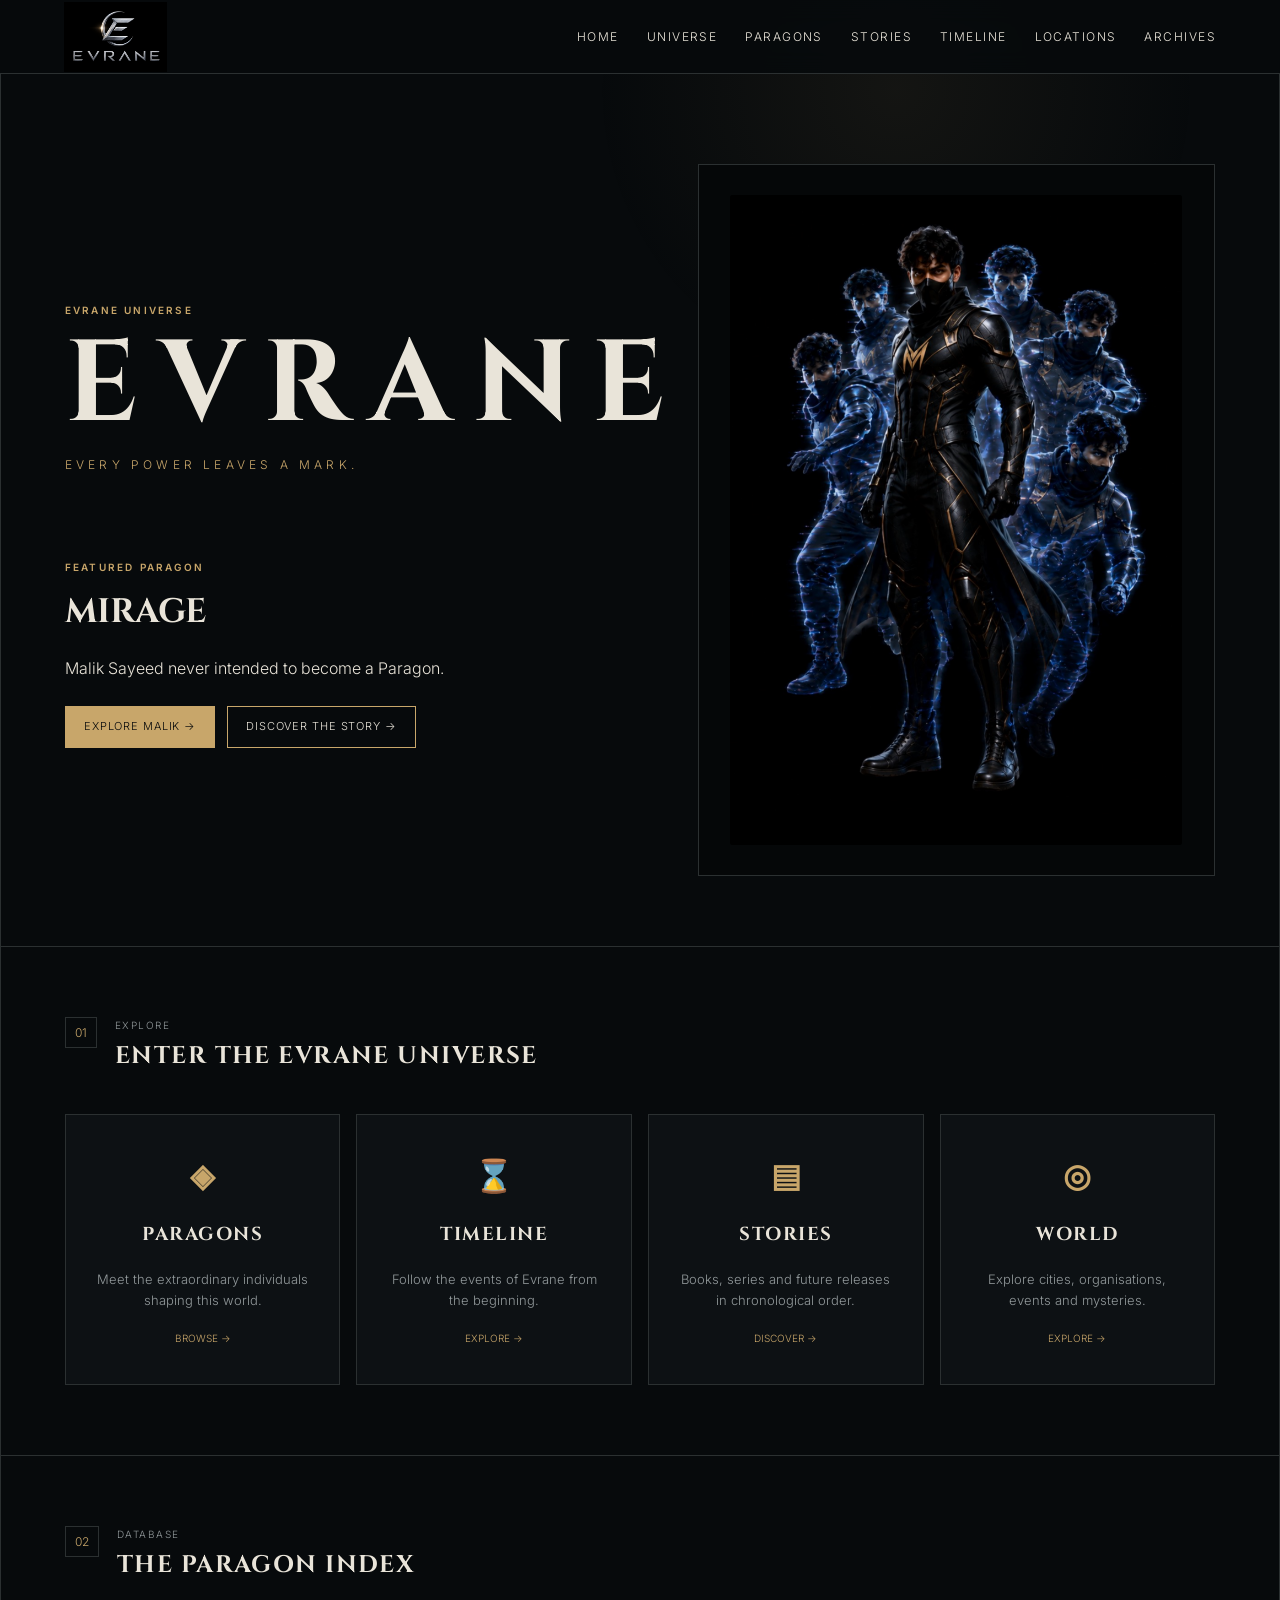
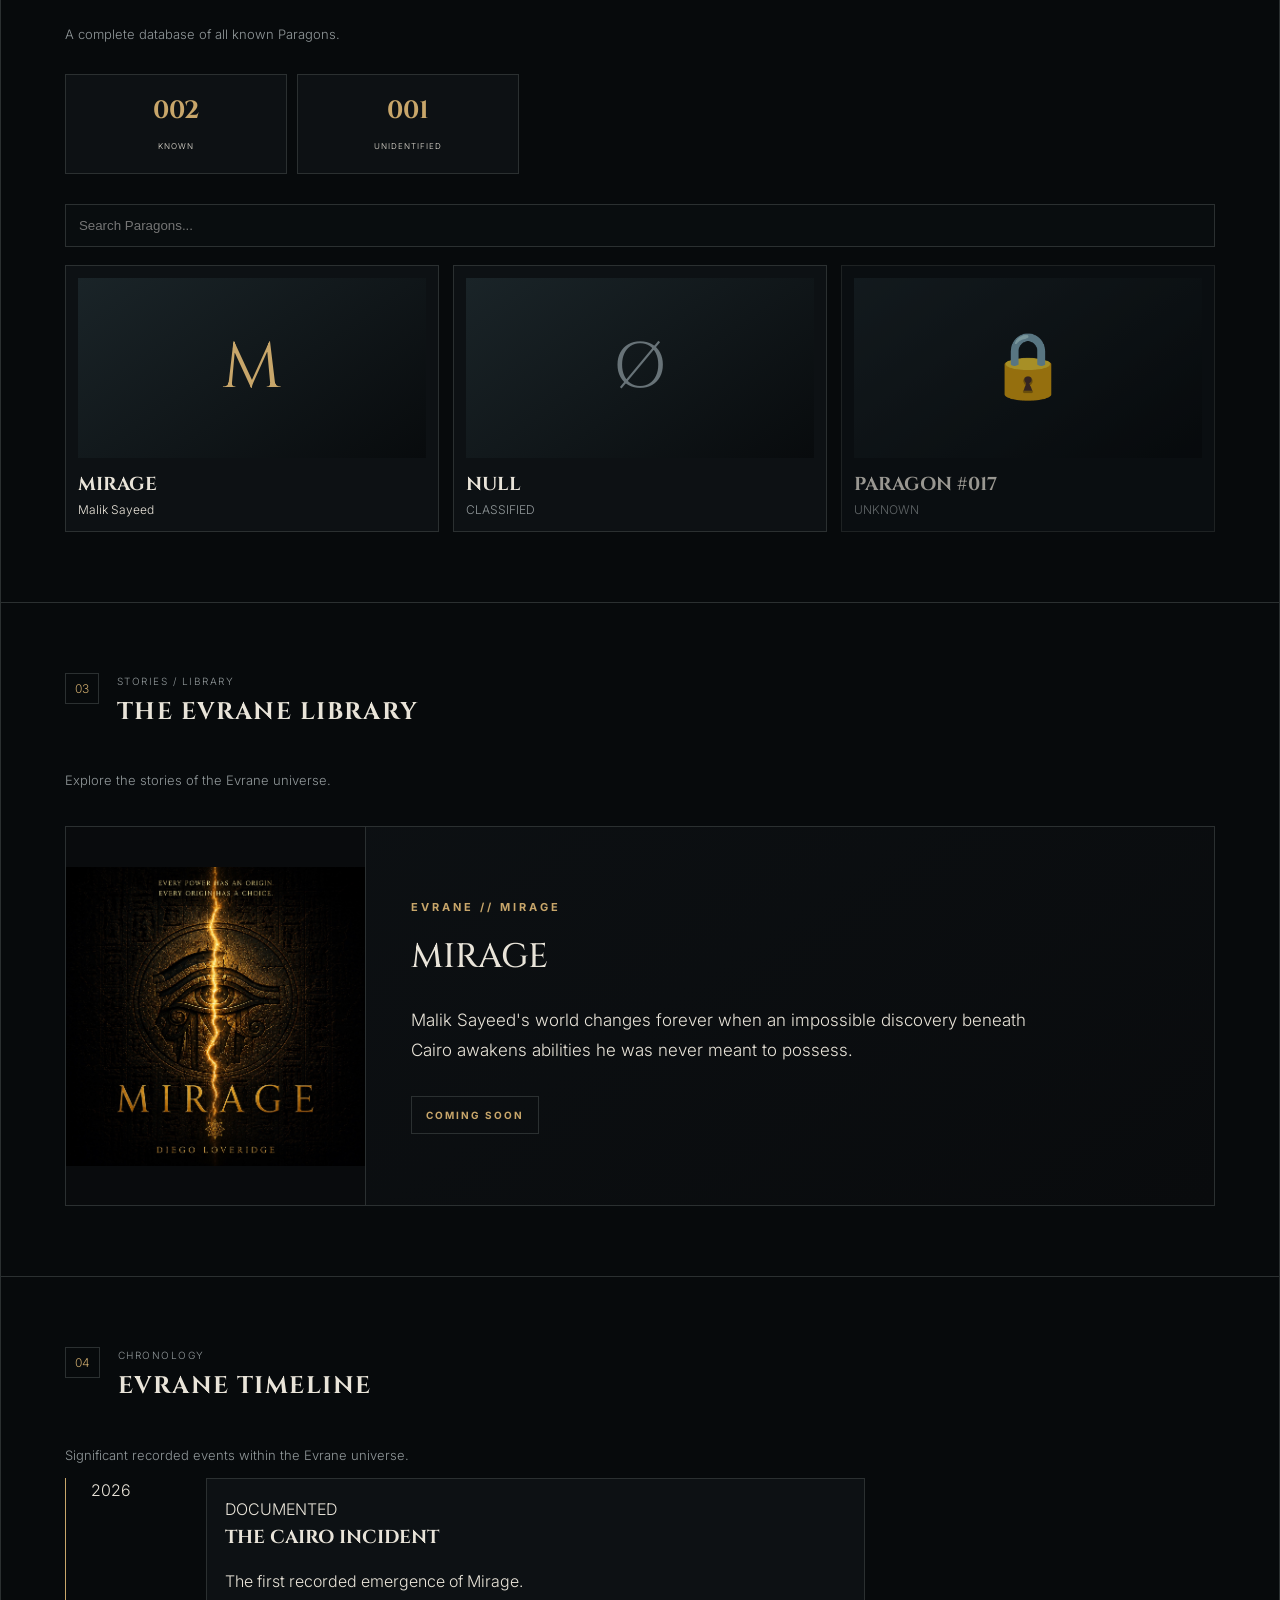
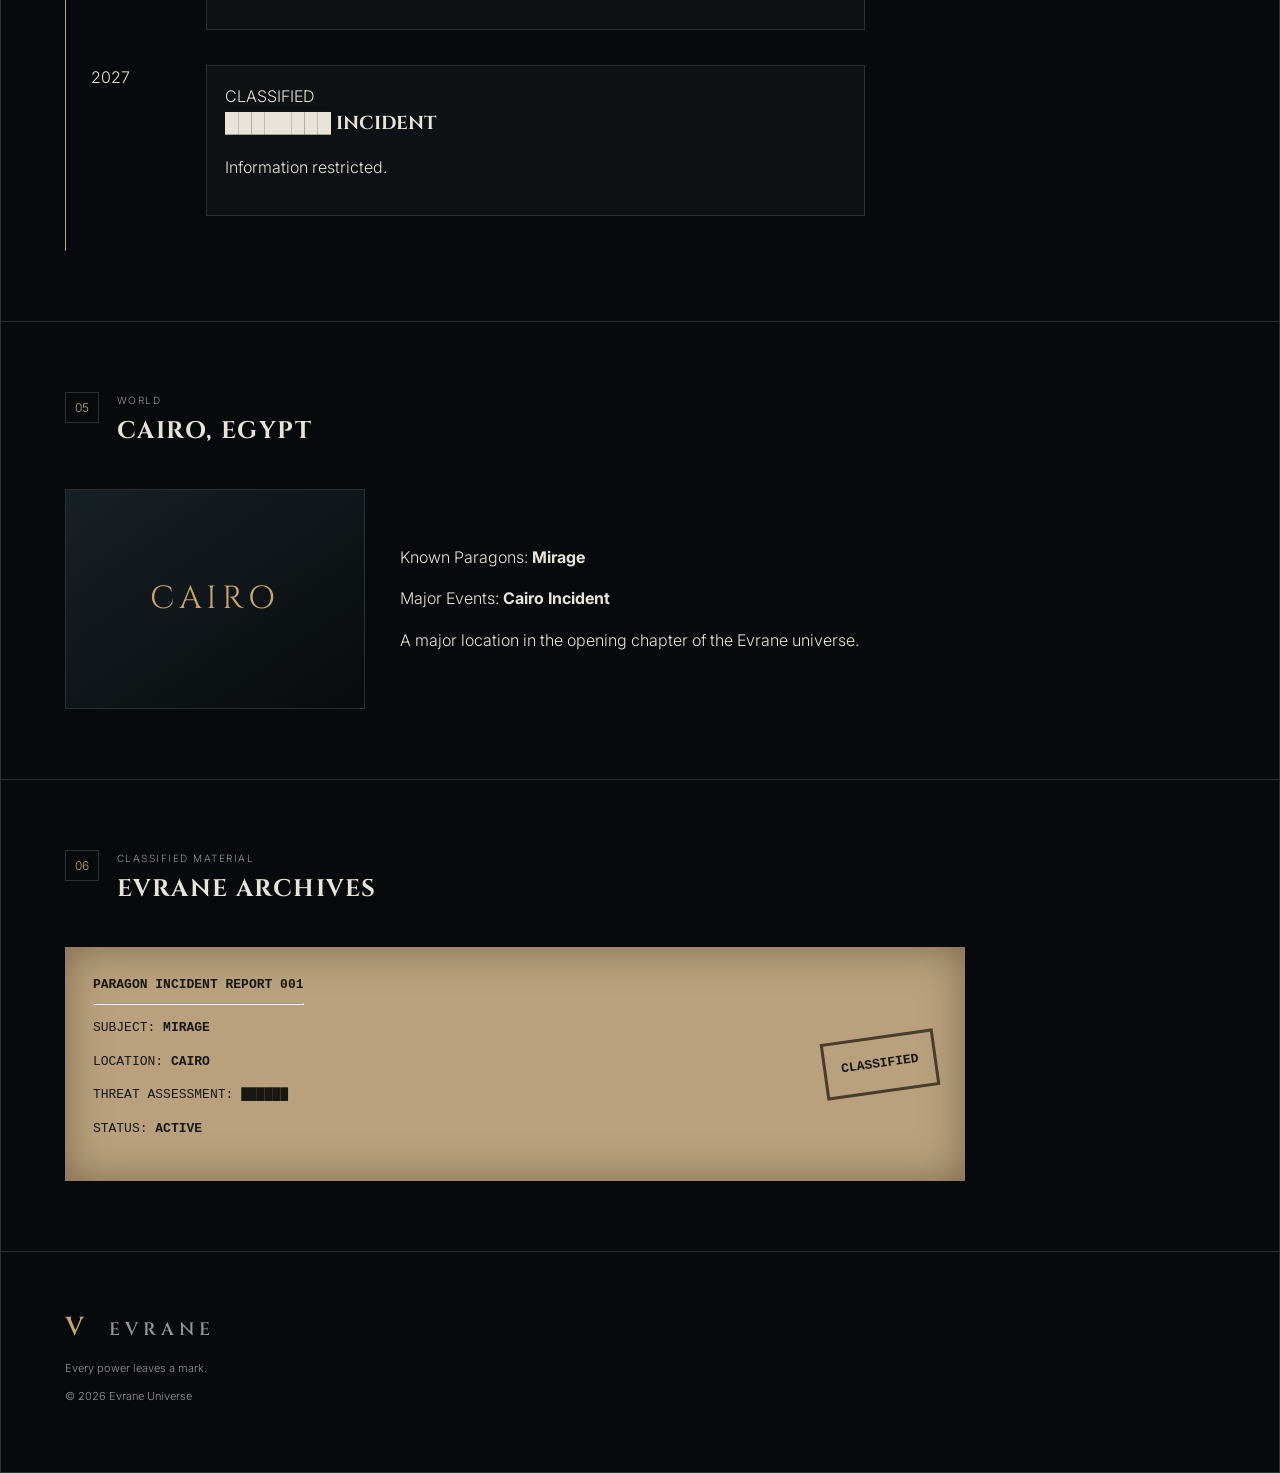
==== index.html @ d213751c "Update index.html" ====
<!doctype html>
<html lang="en">
<head>
<meta charset="utf-8">
<meta name="viewport" content="width=device-width,initial-scale=1">
<title>Evrane — Universe Archive</title>
<link rel="stylesheet" href="style.css">
</head>
<body>
<header>
  <a class="brand" href="#home"><img src="Evrane-logo.png.png" alt="Evrane"></a>
  <button id="menuBtn" aria-label="Open menu">☰</button>
  <nav id="nav">
    <a href="#home">Home</a><a href="#universe">Universe</a><a href="#paragons">Paragons</a>
    <a href="#stories">Stories</a><a href="#timeline">Timeline</a><a href="#locations">Locations</a><a href="#archives">Archives</a>
  </nav>
</header>

<main>
<section id="home" class="hero">
  <div class="hero-copy">
    <p class="eyebrow">EVRANE UNIVERSE</p>
    <h1>EVRANE</h1>
    <p class="tagline">EVERY POWER LEAVES A MARK.</p>
    <div class="feature">
      <p class="eyebrow">FEATURED PARAGON</p>
      <h2>MIRAGE</h2>
      <p>Malik Sayeed never intended to become a Paragon.</p>
      <div class="buttons"><a class="btn gold" href="mirage.html">Explore Malik →</a><a class="btn" href="#stories">Discover the Story →</a></div>
    </div>
  </div>
  <div class="hero-art">
  <img src="Mirage.png" alt="Mirage" class="mirage-hero">
</div>
</section>

<section id="universe">
  <div class="section-title"><span>01</span><div><p>EXPLORE</p><h2>ENTER THE EVRANE UNIVERSE</h2></div></div>
  <div class="portal-grid">
    <a href="#paragons" class="portal"><b>◈</b><h3>PARAGONS</h3><p>Meet the extraordinary individuals shaping this world.</p><em>Browse →</em></a>
    <a href="#timeline" class="portal"><b>⌛</b><h3>TIMELINE</h3><p>Follow the events of Evrane from the beginning.</p><em>Explore →</em></a>
    <a href="#stories" class="portal"><b>▤</b><h3>STORIES</h3><p>Books, series and future releases in chronological order.</p><em>Discover →</em></a>
    <a href="#locations" class="portal"><b>◎</b><h3>WORLD</h3><p>Explore cities, organisations, events and mysteries.</p><em>Explore →</em></a>
  </div>
</section>

<section id="paragons">
  <div class="section-title"><span>02</span><div><p>DATABASE</p><h2>THE PARAGON INDEX</h2></div></div>
  <p class="intro">A complete database of all known Paragons.</p>
  <div class="stats">
  <div><strong>002</strong><small>KNOWN</small></div>
  <div><strong>001</strong><small>UNIDENTIFIED</small></div>
</div>
  <input id="search" placeholder="Search Paragons..." aria-label="Search Paragons">
  <div class="cards" id="paragonCards">
    <a href="mirage.html" class="character" data-name="mirage malik sayeed" id="mirage"><div class="portrait">M</div><h3>MIRAGE</h3><p>Malik Sayeed</p></a>
    <article class="character" data-name="null classified"><div class="portrait dark">Ø</div><h3>NULL</h3><p>CLASSIFIED</p></article>
    <article class="character locked" data-name="paragon 017 unknown"><div class="portrait">🔒</div><h3>PARAGON #017</h3><p>UNKNOWN</p></article>
  </div>
</section>
  
 <section id="stories">

  <div class="section-title">
    <span>03</span>
    <div>
      <p>STORIES / LIBRARY</p>
      <h2>THE EVRANE LIBRARY</h2>
    </div>
  </div>

  <p class="intro">
    Explore the stories of the Evrane universe.
  </p>

  <div class="library-grid">

    <article class="book-card">

      <div class="book-cover">
  <img src="Mirage-Cover.JPEG" alt="Mirage by Diego Loveridge">
</div>

      <div class="book-info">
        <span class="book-series">EVRANE // MIRAGE</span>
        <h3>MIRAGE</h3>
        <p>
          Malik Sayeed's world changes forever when an impossible discovery
          beneath Cairo awakens abilities he was never meant to possess.
        </p>

        <div class="book-meta">
          <span>COMING SOON</span>
        </div>
      </div>

    </article>

  </div>

</section>

 <section id="timeline">

  <div class="section-title">
    <span>04</span>
    <div>
      <p>CHRONOLOGY</p>
      <h2>EVRANE TIMELINE</h2>
    </div>
  </div>

  <p class="intro">
    Significant recorded events within the Evrane universe.
  </p>

  <div class="timeline">

    <div class="timeline-entry">
      <div class="timeline-year">2026</div>

      <article class="timeline-card">
        <span class="timeline-status documented">DOCUMENTED</span>
        <h3>THE CAIRO INCIDENT</h3>
        <p>
          The first recorded emergence of Mirage.
        </p>
      </article>
    </div>

    <div class="timeline-entry classified-entry">
      <div class="timeline-year">2027</div>

      <article class="timeline-card">
        <span class="timeline-status classified">CLASSIFIED</span>

        <h3>
          <span class="redacted">████████</span> INCIDENT
        </h3>

        <p>
          Information restricted.
        </p>
      </article>
    </div>

  </div>

</section>

<section id="locations">
 <div class="section-title"><span>05</span><div><p>WORLD</p><h2>CAIRO, EGYPT</h2></div></div>
 <div class="location"><div class="city">CAIRO</div><div><p>Known Paragons: <b>Mirage</b></p><p>Major Events: <b>Cairo Incident</b></p><p>A major location in the opening chapter of the Evrane universe.</p></div></div>
</section>

<section id="archives">
 <div class="section-title"><span>06</span><div><p>CLASSIFIED MATERIAL</p><h2>EVRANE ARCHIVES</h2></div></div>
 <div class="document">
  <div><b>PARAGON INCIDENT REPORT 001</b><hr><p>SUBJECT: <strong>MIRAGE</strong></p><p>LOCATION: <strong>CAIRO</strong></p><p>THREAT ASSESSMENT: <strong>██████</strong></p><p>STATUS: <strong>ACTIVE</strong></p></div>
  <div class="stamp">CLASSIFIED</div>
 </div>
</section>
</main>

<footer><div class="brand"><span class="mark">V</span> EVRANE</div><p>Every power leaves a mark.</p><p>© 2026 Evrane Universe</p></footer>
<script src="script.js"></script>
</body></html>
---- style.css ----
@import url('https://fonts.googleapis.com/css2?family=Cinzel:wght@500;600&family=Inter:wght@300;400;500;600&display=swap');
:root{--bg:#070a0c;--panel:#0d1114;--panel2:#11171a;--line:#2b3031;--gold:#c8a66a;--cream:#e9e4d9;--muted:#92999b;--green:#86b95d}
*{box-sizing:border-box}html{scroll-behavior:smooth}body{margin:0;background:var(--bg);color:var(--cream);font-family:Inter,Arial,sans-serif;font-weight:300;line-height:1.6}
body:before{content:"";position:fixed;inset:0;pointer-events:none;background:radial-gradient(circle at 70% 10%,rgba(200,166,106,.07),transparent 25%);z-index:-1}
header{height:74px;position:sticky;top:0;z-index:10;background:rgba(7,10,12,.94);backdrop-filter:blur(12px);border-bottom:1px solid var(--line);display:flex;align-items:center;padding:0 5%;gap:35px}
.brand{font-family:Cinzel,serif;letter-spacing:.28em;font-size:18px;font-weight:600}.mark{color:var(--gold);font-size:26px;margin-right:10px}
nav{display:flex;gap:28px;margin-left:auto}nav a,.portal{color:var(--cream);text-decoration:none}nav a{font-size:12px;text-transform:uppercase;letter-spacing:.12em}nav a:hover{color:var(--gold)}
#menuBtn{display:none;margin-left:auto;background:none;border:1px solid var(--line);color:var(--cream);padding:8px 11px}
main{max-width:1400px;margin:auto;border-left:1px solid var(--line);border-right:1px solid var(--line)}
section{padding:70px 5%;border-bottom:1px solid var(--line)}.hero{min-height:650px;display:grid;grid-template-columns:1.1fr .9fr;align-items:center;padding-top:90px}
.hero h1{font-family:Cinzel,serif;font-size:clamp(58px,9vw,118px);letter-spacing:.18em;margin:0;line-height:1}.tagline{color:var(--gold);letter-spacing:.35em;font-size:12px}
.feature{margin-top:85px;max-width:500px}.feature h2{font-family:Cinzel;font-size:34px;margin:.1em 0}.eyebrow{font-size:10px;letter-spacing:.22em;color:var(--gold);font-weight:600}
.hero-art{height:520px;border:1px solid var(--line);background:linear-gradient(145deg,#151b1e,#080a0c);display:grid;place-items:center;text-align:center;color:var(--muted);position:relative;overflow:hidden}
.silhouette{position:absolute;width:180px;height:390px;border-radius:45% 45% 20% 20%;background:linear-gradient(#222b2e,#080a0c);filter:drop-shadow(0 0 25px rgba(200,166,106,.12))}
.hero-art p{z-index:1;margin-top:420px;font-size:11px;letter-spacing:.15em}.buttons{display:flex;gap:12px;margin-top:25px;flex-wrap:wrap}.btn{border:1px solid var(--gold);padding:11px 18px;text-decoration:none;color:var(--cream);font-size:11px;text-transform:uppercase;letter-spacing:.08em}.btn.gold{background:var(--gold);color:#090b0c}
.section-title{display:flex;align-items:flex-start;gap:18px;margin-bottom:35px}.section-title>span{border:1px solid var(--line);padding:5px 9px;color:var(--gold);font-size:12px}.section-title p{margin:0;color:var(--muted);font-size:10px;letter-spacing:.15em}.section-title h2{font-family:Cinzel;margin:4px 0;font-size:24px;letter-spacing:.06em}.section-title h2 small{font-family:Inter;color:var(--muted);font-size:14px}
.portal-grid{display:grid;grid-template-columns:repeat(4,1fr);gap:16px}.portal{background:var(--panel);border:1px solid var(--line);padding:35px 25px;text-align:center}.portal:hover{border-color:var(--gold);transform:translateY(-2px)}.portal b{font-size:32px;color:var(--gold)}.portal h3{font-family:Cinzel;letter-spacing:.08em}.portal p,.intro,.muted{color:var(--muted);font-size:13px}.portal em{font-style:normal;color:var(--gold);font-size:10px;text-transform:uppercase}
.stats{display:grid;grid-template-columns:repeat(5,1fr);gap:10px;margin:30px 0}.stats div{border:1px solid var(--line);background:var(--panel);padding:16px;text-align:center}.stats strong{display:block;color:var(--gold);font-family:Cinzel;font-size:25px}.stats small{font-size:8px;letter-spacing:.12em}
#search{width:100%;background:#090d0f;border:1px solid var(--line);padding:13px;color:var(--cream);margin-bottom:18px}.cards{display:grid;grid-template-columns:repeat(3,1fr);gap:14px}.character{border:1px solid var(--line);background:var(--panel);padding:12px}.portrait{height:180px;display:grid;place-items:center;background:linear-gradient(145deg,#1a2428,#080b0d);font-family:Cinzel;font-size:64px;color:var(--gold)}.portrait.dark{color:#687378}.character h3{font-family:Cinzel;margin:12px 0 0}.character p{margin:0;color:var(--muted);font-size:12px}.character small{color:var(--gold)}.active{color:var(--green)!important}.locked{opacity:.65}
.profile-grid{display:grid;grid-template-columns:.8fr 1.2fr .7fr;gap:25px}.profile-art,.book,.city{min-height:300px;border:1px solid var(--line);background:linear-gradient(145deg,#172024,#080b0d);display:grid;place-items:center;text-align:center;font-family:Cinzel;color:var(--gold);font-size:32px;letter-spacing:.15em}
dl{display:grid;grid-template-columns:1fr 1fr;font-size:13px}dt{color:var(--muted)}dd{margin:0}aside{border:1px solid var(--line);padding:20px;background:var(--panel)}select{width:100%;background:#090d0f;color:var(--cream);border:1px solid var(--line);padding:10px}
.story,.location{display:grid;grid-template-columns:300px 1fr;gap:35px;align-items:center}.book{min-height:390px}.badge{border:1px solid var(--gold);color:var(--gold);font-size:9px;padding:5px 8px}
.timeline{max-width:800px}.timeline>div{display:grid;grid-template-columns:90px 1fr;gap:25px;border-left:1px solid var(--gold);padding:0 0 35px 25px}.timeline time{font-family:Cinzel;color:var(--gold);font-size:20px}.timeline article{border:1px solid var(--line);padding:18px;background:var(--panel)}.timeline h3{font-family:Cinzel;margin:0}.goldtext{color:var(--gold);font-size:10px}.city{min-height:220px}
.document{background:#b9a17d;color:#191713;padding:28px;max-width:900px;display:flex;justify-content:space-between;gap:30px;font-family:monospace;box-shadow:inset 0 0 40px #7d684d}.stamp{border:3px solid #493b2e;padding:15px;align-self:center;transform:rotate(-8deg);font-weight:bold}
footer{max-width:1400px;margin:auto;padding:55px 5%;border:1px solid var(--line);border-top:0;color:var(--muted);font-size:11px}
@media(max-width:850px){header{height:auto;min-height:65px;flex-wrap:wrap;padding:14px 5%}#menuBtn{display:block}nav{display:none;width:100%;flex-direction:column;gap:0}nav.open{display:flex}nav a{padding:12px 0;border-top:1px solid var(--line)}.hero{grid-template-columns:1fr;padding-top:55px}.hero-art{height:360px;margin-top:40px}.silhouette{height:260px}.hero-art p{margin-top:290px}.feature{margin-top:50px}.portal-grid{grid-template-columns:1fr 1fr}.profile-grid{grid-template-columns:1fr}.stats{grid-template-columns:repeat(2,1fr)}.cards{grid-template-columns:1fr 1fr}.story,.location{grid-template-columns:1fr}.book{min-height:300px}}
@media(max-width:520px){section{padding:50px 6%}.portal-grid,.cards{grid-template-columns:1fr}.hero h1{font-size:48px}.tagline{letter-spacing:.2em}.document{flex-direction:column}.stats{grid-template-columns:1fr 1fr}.story{grid-template-columns:1fr}}
.brand img {
  display: block;
  width: 180px;
  max-width: 42vw;
  height: auto;
  object-fit: contain;
}
/* Official Evrane header logo */
header .brand {
  display: flex;
  align-items: center;
  width: 190px;
  height: 70px;
  overflow: hidden;
}

header .brand img {
  display: block;
  width: 190px !important;
  height: 70px !important;
  object-fit: contain;
  object-position: left center;
  max-width: 190px !important;
}
/* Mirage homepage artwork */
.hero-art {
  display: flex;
  align-items: center;
  justify-content: center;
  overflow: hidden;
  background: #050708;
}

.mirage-hero {
  display: block;
  width: 115%;
  height: auto;
  max-height: 820px;
  object-fit: contain;
  object-position: center;
}
/* Mirage artwork - responsive sizing */
.hero-art {
  height: auto !important;
  min-height: 0 !important;
  padding: 30px !important;
  display: flex;
  align-items: center;
  justify-content: center;
  overflow: hidden;
}

.mirage-hero {
  display: block;
  width: 100%;
  max-width: 700px;
  height: auto !important;
  max-height: 650px;
  object-fit: contain !important;
  object-position: center !important;
}

/* Phone */
@media (max-width: 520px) {
  .hero-art {
    padding: 15px !important;
  }

  .mirage-hero {
    width: 100%;
    height: auto !important;
    max-height: none !important;
    object-fit: contain !important;
  }
}
/* ========================================
   MIRAGE CHARACTER PAGE
======================================== */

.mirage-page {
  padding: 70px 5%;
  min-height: 100vh;
}

.mirage-page > h1 {
  font-family: Cinzel, serif;
  font-size: clamp(60px, 10vw, 130px);
  letter-spacing: .12em;
  margin: 10px 0 0;
  line-height: 1;
}

.mirage-page > .tagline {
  color: var(--gold);
  letter-spacing: .35em;
  margin: 18px 0 45px;
  font-size: 14px;
}

/* Main Mirage artwork */

.mirage-page-art {
  width: 100%;
  min-height: 620px;
  border: 1px solid var(--line);
  background:
    radial-gradient(circle at center, #122333 0%, #0d1114 45%, #070a0c 75%);
  display: flex;
  align-items: center;
  justify-content: center;
  overflow: hidden;
  position: relative;
}

.mirage-page-art img {
  display: block;
  width: auto;
  height: 580px;
  max-width: 95%;
  object-fit: contain;
}

/* Identity introduction */

.mirage-intro {
  max-width: 900px;
  margin: 70px auto;
  padding: 45px;
  border-left: 1px solid var(--gold);
  background: var(--panel);
}

.mirage-intro h2 {
  font-family: Cinzel, serif;
  font-size: clamp(30px, 5vw, 52px);
  margin: 10px 0 25px;
}

.mirage-intro p:not(.eyebrow) {
  line-height: 1.8;
  color: var(--cream);
  font-size: 16px;
}

.mirage-intro .intro-lead {
  font-family: Cinzel, serif;
  font-size: 21px;
  line-height: 1.5;
  color: var(--cream);
  margin-bottom: 18px;
  letter-spacing: .02em;
}

/* Mirage page mobile */

@media (max-width: 520px) {

.mirage-page {
  padding: 70px 6% 0;
}

  .mirage-page > h1 {
    font-size: 52px;
    letter-spacing: .08em;
  }

  .mirage-page-art {
    min-height: 430px;
  }

  .mirage-page-art img {
    width: 100%;
    height: auto;
    max-height: 420px;
    object-fit: contain;
  }

  .mirage-intro {
    margin: 40px 0;
    padding: 25px;
  }

}
/* Mirage Profile */

.mirage-profile-card {
  margin: 70px 0 20px;
  padding: 45px;
  border: 1px solid var(--line);
  background: linear-gradient(145deg, #0d1114, #090b0d);
}

.mirage-profile-card > .eyebrow {
  margin-bottom: 30px;
}

.profile-list {
  display: grid;
  grid-template-columns: repeat(2, 1fr);
  border-top: 1px solid var(--line);
  border-left: 1px solid var(--line);
}

.profile-list > div {
  display: flex;
  flex-direction: column;
  gap: 10px;
  padding: 25px;
  min-height: 105px;
  border-right: 1px solid var(--line);
  border-bottom: 1px solid var(--line);
}

.profile-list span {
  color: var(--gold);
  font-size: 11px;
  letter-spacing: .18em;
  text-transform: uppercase;
}

.profile-list strong {
  color: var(--cream);
  font-family: Cinzel, serif;
  font-size: 21px;
  font-weight: 500;
}

.profile-active {
  color: #d7c184 !important;
}

@media (max-width: 520px) {

  .mirage-profile-card {
    margin-top: 45px;
    padding: 25px 20px;
  }

  .profile-list {
    grid-template-columns: 1fr;
  }

  .profile-list > div {
    min-height: auto;
    padding: 20px;
  }

  .profile-list strong {
    font-size: 18px;
  }

}

/* Mirage Abilities */

.mirage-abilities {
  margin: 80px 0 20px;
  padding: 45px;
  border: 1px solid var(--line);
  background: linear-gradient(145deg, #0d1114, #090b0d);
}

.mirage-abilities > .eyebrow {
  margin-bottom: 15px;
}

.mirage-abilities > h2 {
  font-family: Cinzel, serif;
  font-size: clamp(30px, 5vw, 52px);
  font-weight: 500;
  color: var(--cream);
  margin: 0 0 40px;
}

.ability-grid {
  display: grid;
  grid-template-columns: repeat(2, 1fr);
  border-top: 1px solid var(--line);
  border-left: 1px solid var(--line);
}

.ability-card {
  padding: 30px;
  min-height: 210px;
  border-right: 1px solid var(--line);
  border-bottom: 1px solid var(--line);
}

.ability-card span {
  display: block;
  color: var(--gold);
  font-size: 11px;
  letter-spacing: .18em;
  margin-bottom: 15px;
}

.ability-card h3 {
  font-family: Cinzel, serif;
  color: var(--cream);
  font-size: 22px;
  font-weight: 500;
  margin: 0 0 15px;
}

.ability-card p {
  color: var(--cream);
  font-size: 15px;
  line-height: 1.7;
  margin: 0;
}

/* Mirage Abilities - Mobile */

@media (max-width: 520px) {

  .mirage-abilities {
    margin-top: 45px;
    margin-bottom: 0;
    padding: 25px 20px;
  }

  .mirage-abilities > h2 {
    font-size: 32px;
    line-height: 1.2;
    margin-bottom: 30px;
  }

  .ability-grid {
    grid-template-columns: 1fr;
  }

  .ability-card {
    min-height: auto;
    padding: 25px 20px;
  }

  .ability-card h3 {
    font-size: 19px;
  }

}

/* Malik / Mirage Character Showcase */

.character-duo {
  display: grid;
  grid-template-columns: repeat(2, 1fr);
  gap: 20px;
  margin: 45px 0 60px;
}

.character-side {
  position: relative;
  border: 1px solid var(--line);
  background: #080c0f;
  padding: 25px;
  text-align: center;
  overflow: hidden;
}

.character-side img {
  width: 100%;
  height: 450px;
  object-fit: contain;
  display: block;
  margin: 15px auto 20px;
}

.malik-image {
  transform: scale(1.25);
}

.character-side .eyebrow {
  margin: 0;
}

.character-label {
  color: var(--cream);
  font-family: Cinzel, serif;
  font-size: 18px;
  letter-spacing: .12em;
  text-transform: uppercase;
  margin: 15px 0 0;
}

/* Malik / Mirage Character Showcase - Mobile */

@media (max-width: 520px) {

  .character-duo {
    grid-template-columns: 1fr;
    gap: 20px;
    margin: 35px 0 45px;
  }

  .character-side {
    padding: 20px;
  }

  .character-side img {
    height: 420px;
    max-height: none;
    object-fit: contain;
  }
.malik-image {
  transform: scale(1.4);
}
  
  .character-label {
    font-size: 15px;
  }
}

/* Mirage Origin */

.mirage-origin {
  margin: 30px 0 20px;
  padding: 45px;
  border: 1px solid var(--line);
  background: linear-gradient(145deg, #0d1114, #090b0d);
}

.mirage-origin > .eyebrow {
  margin-bottom: 25px;
}

.mirage-origin > h2 {
  font-family: Cinzel, serif;
  color: var(--cream);
  font-size: 42px;
  font-weight: 500;
  margin: 0 0 35px;
}

.origin-content {
  max-width: 850px;
  padding-left: 30px;
  border-left: 1px solid var(--gold);
}

.origin-content p {
  color: var(--cream);
  font-size: 17px;
  line-height: 1.8;
  margin: 0 0 24px;
}

.origin-content p:last-child {
  margin-bottom: 0;
}
/* Mirage Origin - Mobile */

@media (max-width: 520px) {

  .mirage-origin {
    margin-top: 10px;
    padding: 30px 20px;
  }

  .mirage-origin > h2 {
    font-size: 32px;
    line-height: 1.2;
    margin-bottom: 28px;
  }

  .origin-content {
    padding-left: 20px;
  }

  .origin-content p {
    font-size: 15px;
    line-height: 1.75;
  }
}

/* Mirage Personality */

.mirage-personality {
  margin: 10px 0 20px;
  padding: 45px;
  border: 1px solid var(--line);
  background: linear-gradient(145deg, #0d1114, #090b0d);
}

.mirage-personality > .eyebrow {
  margin-bottom: 25px;
}

.mirage-personality > h2 {
  font-family: Cinzel, serif;
  color: var(--cream);
  font-size: 42px;
  font-weight: 500;
  margin: 0 0 35px;
}

.personality-content {
  max-width: 850px;
  padding-left: 30px;
  border-left: 2px solid var(--gold);
}

.personality-content p {
  color: var(--cream);
  font-size: 17px;
  line-height: 1.8;
  margin: 0 0 24px;
}

.personality-content p:last-child {
  margin-bottom: 0;
}

/* Mirage Personality - Mobile */

@media (max-width: 520px) {

  .mirage-personality {
    margin-top: 10px;
    padding: 30px 20px;
  }

  .mirage-personality > h2 {
    font-size: 32px;
    line-height: 1.2;
    margin-bottom: 28px;
  }

  .personality-content {
    padding-left: 20px;
  }

  .personality-content p {
    font-size: 15px;
    line-height: 1.75;
  }
}

/* Mirage Family */

.mirage-family {
  margin: 10px 0 20px;
  padding: 45px;
  border: 1px solid var(--line);
  background: linear-gradient(145deg, #0d1114, #090b0d);
}

.mirage-family > .eyebrow {
  margin-bottom: 25px;
}

.mirage-family > h2 {
  font-family: Cinzel, serif;
  color: var(--cream);
  font-size: 42px;
  font-weight: 500;
  margin: 0 0 35px;
}

.family-content {
  max-width: 850px;
  padding-left: 30px;
  border-left: 2px solid var(--gold);
}

.family-content p {
  color: var(--cream);
  font-size: 17px;
  line-height: 1.8;
  margin: 0 0 24px;
}

.family-content p:last-child {
  margin-bottom: 0;
}

.family-member {
  margin: 38px 0;
  padding: 0;
  
}

.family-member + .family-member {
  margin-top: 48px;
}

.family-member span {
  display: block;
  color: var(--gold);
  font-size: 11px;
  font-weight: 700;
  letter-spacing: 2px;
  text-transform: uppercase;
  margin-bottom: 8px;
}

.family-member h3 {
  font-family: Cinzel, serif;
  color: var(--cream);
  font-size: 24px;
  font-weight: 500;
  margin: 0 0 14px;
}

.family-member p {
  margin: 0;
}

/* Mirage Family - Mobile */

@media (max-width: 520px) {

  .mirage-family {
    margin-top: 10px;
    padding: 30px 20px;
  }

  .mirage-family > h2 {
    font-size: 32px;
    line-height: 1.2;
    margin-bottom: 28px;
  }

  .family-content {
    padding-left: 20px;
  }

  .family-content p {
    font-size: 15px;
    line-height: 1.75;
  }

}

a.character,
a.character:visited,
a.character:hover,
a.character:active {
  color: inherit;
  text-decoration: none;
}

a.character h3,
a.character p,
a.character small {
  color: inherit;
  text-decoration: none;
}

/* Mirage — Allies & Enemies */

.mirage-relations {
  margin: 10px 0 20px;
  padding: 45px;
  border: 1px solid var(--line);
  background: linear-gradient(145deg, #0d1114, #090b0d);
}

.mirage-relations > .eyebrow {
  margin-bottom: 25px;
}

.mirage-relations > h2 {
  font-family: Cinzel, serif;
  color: var(--cream);
  font-size: 42px;
  font-weight: 500;
  margin: 0 0 40px;
}

.relations-grid {
  display: grid;
  grid-template-columns: 1fr 1fr;
  gap: 25px;
}

.relations-column {
  border: 1px solid var(--line);
  padding: 30px;
  min-width: 0;
}

.relations-heading {
  border-bottom: 1px solid var(--line);
  padding-bottom: 20px;
  margin-bottom: 25px;
}

.relations-heading span {
  display: block;
  color: var(--gold);
  font-size: 11px;
  font-weight: 700;
  letter-spacing: 2px;
  margin-bottom: 8px;
}

.relations-heading h3 {
  font-family: Cinzel, serif;
  color: var(--cream);
  font-size: 24px;
  font-weight: 500;
  margin: 0;
}

.relation-empty {
  padding: 30px 0;
  opacity: 0.55;
}

.relation-empty span {
  font-size: 12px;
  letter-spacing: 2px;
}

.relation-empty p {
  margin: 10px 0 0;
}

.relation-card {
  padding: 10px 0;
}

.relation-type {
  color: var(--gold);
  font-size: 11px;
  font-weight: 700;
  letter-spacing: 2px;
}

.relation-card h3 {
  font-family: Cinzel, serif;
  color: var(--cream);
  font-size: 30px;
  font-weight: 500;
  margin: 12px 0 4px;
}

.relation-name {
  color: var(--cream);
  opacity: 0.65;
  margin: 0 0 22px;
}

.relation-card > p:not(.relation-name) {
  color: var(--cream);
  font-size: 16px;
  line-height: 1.75;
}

.relation-status {
  display: inline-block;
  margin-top: 18px;
  color: var(--gold);
  font-size: 11px;
  font-weight: 700;
  letter-spacing: 2px;
}

/* Allies & Enemies — Mobile */

@media (max-width: 520px) {

  .mirage-relations {
    padding: 30px 20px;
  }

  .mirage-relations > h2 {
    font-size: 32px;
  }

  .relations-grid {
    grid-template-columns: 1fr;
  }

  .relations-column {
    padding: 22px 20px;
  }

  .relations-heading h3 {
    font-size: 21px;
  }

  .relation-card h3 {
    font-size: 26px;
  }

  .relation-card > p:not(.relation-name) {
    font-size: 15px;
    line-height: 1.75;
  }
}

/* Evrane Library */

.library-grid {
  margin-top: 35px;
}

.book-card {
  display: grid;
  grid-template-columns: 300px 1fr;
  border: 1px solid var(--line);
  background: linear-gradient(145deg, #0d1114, #090b0d);
  min-height: 380px;
}

.book-cover-placeholder {
  border-right: 1px solid var(--line);
  background: linear-gradient(145deg, #151d22, #0b1013);
  display: flex;
  flex-direction: column;
  align-items: center;
  justify-content: center;
  min-height: 380px;
  font-family: Cinzel, serif;
  color: var(--gold);
  letter-spacing: 5px;
}

.book-cover-placeholder span {
  font-size: 36px;
}

.book-cover-placeholder small {
  margin-top: 15px;
  font-size: 11px;
  letter-spacing: 3px;
  color: var(--cream);
}

.book-info {
  padding: 45px;
  display: flex;
  flex-direction: column;
  justify-content: center;
}

.book-series {
  color: var(--gold);
  font-size: 11px;
  font-weight: 700;
  letter-spacing: 3px;
}

.book-info h3 {
  font-family: Cinzel, serif;
  color: var(--cream);
  font-size: 34px;
  font-weight: 500;
  margin: 14px 0 20px;
}

.book-info p {
  max-width: 650px;
  font-size: 17px;
  line-height: 1.8;
  margin: 0 0 30px;
}

.book-meta {
  display: flex;
  gap: 12px;
}

.book-meta span {
  border: 1px solid var(--line);
  padding: 10px 14px;
  color: var(--gold);
  font-size: 10px;
  font-weight: 700;
  letter-spacing: 2px;
}

/* Evrane Library - Mobile */

@media (max-width: 700px) {

  .book-card {
    grid-template-columns: 1fr;
  }

  .book-cover-placeholder {
    border-right: 0;
    border-bottom: 1px solid var(--line);
    min-height: 280px;
  }

.book-info {
  padding: 28px 24px;
}

.book-info h3 {
  margin-bottom: 18px;
}

.book-info p {
  margin-bottom: 22px;
  line-height: 1.65;
}

  .book-meta {
    flex-wrap: wrap;
  }
}

.book-cover {
  border-right: 1px solid var(--line);
  overflow: hidden;
  display: flex;
  align-items: center;
  justify-content: center;
  background: #090b0d;
}

.book-cover img {
  width: 100%;
  aspect-ratio: 1 / 1;
  object-fit: cover;
  display: block;
}
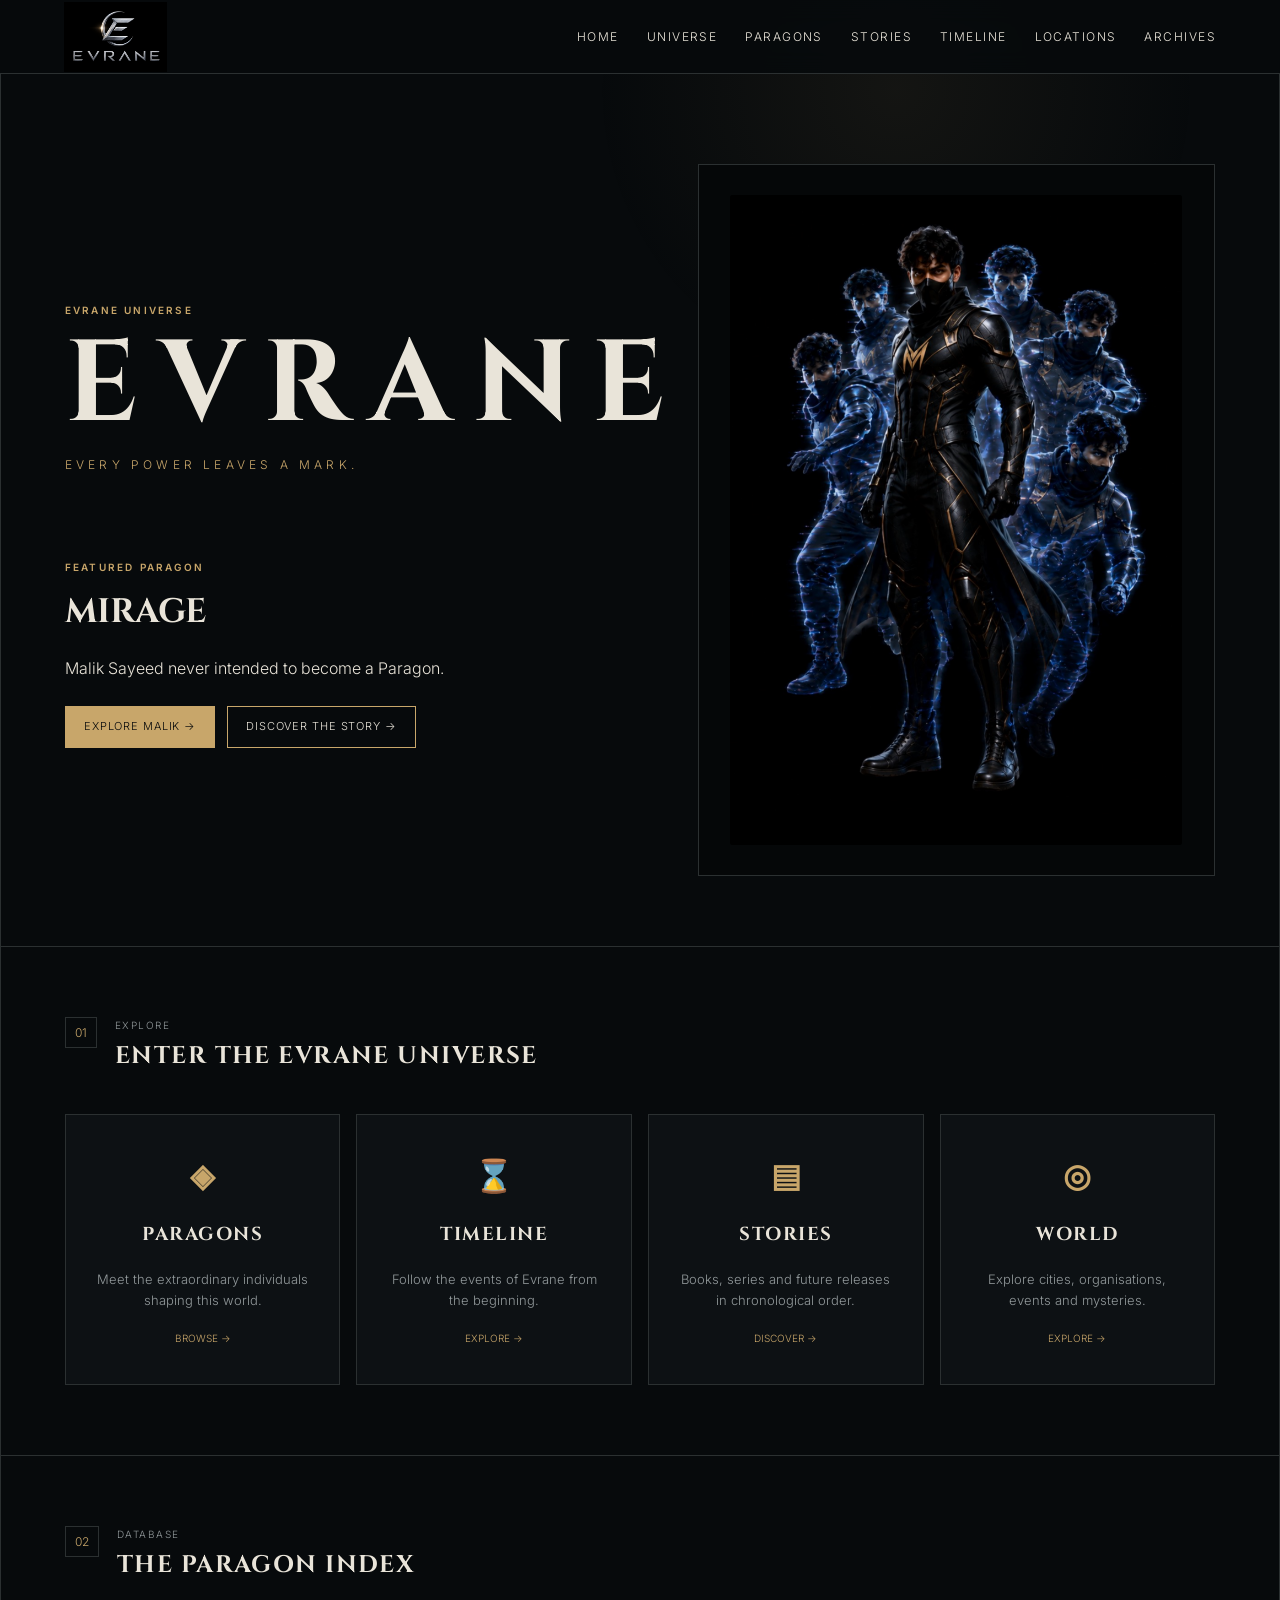
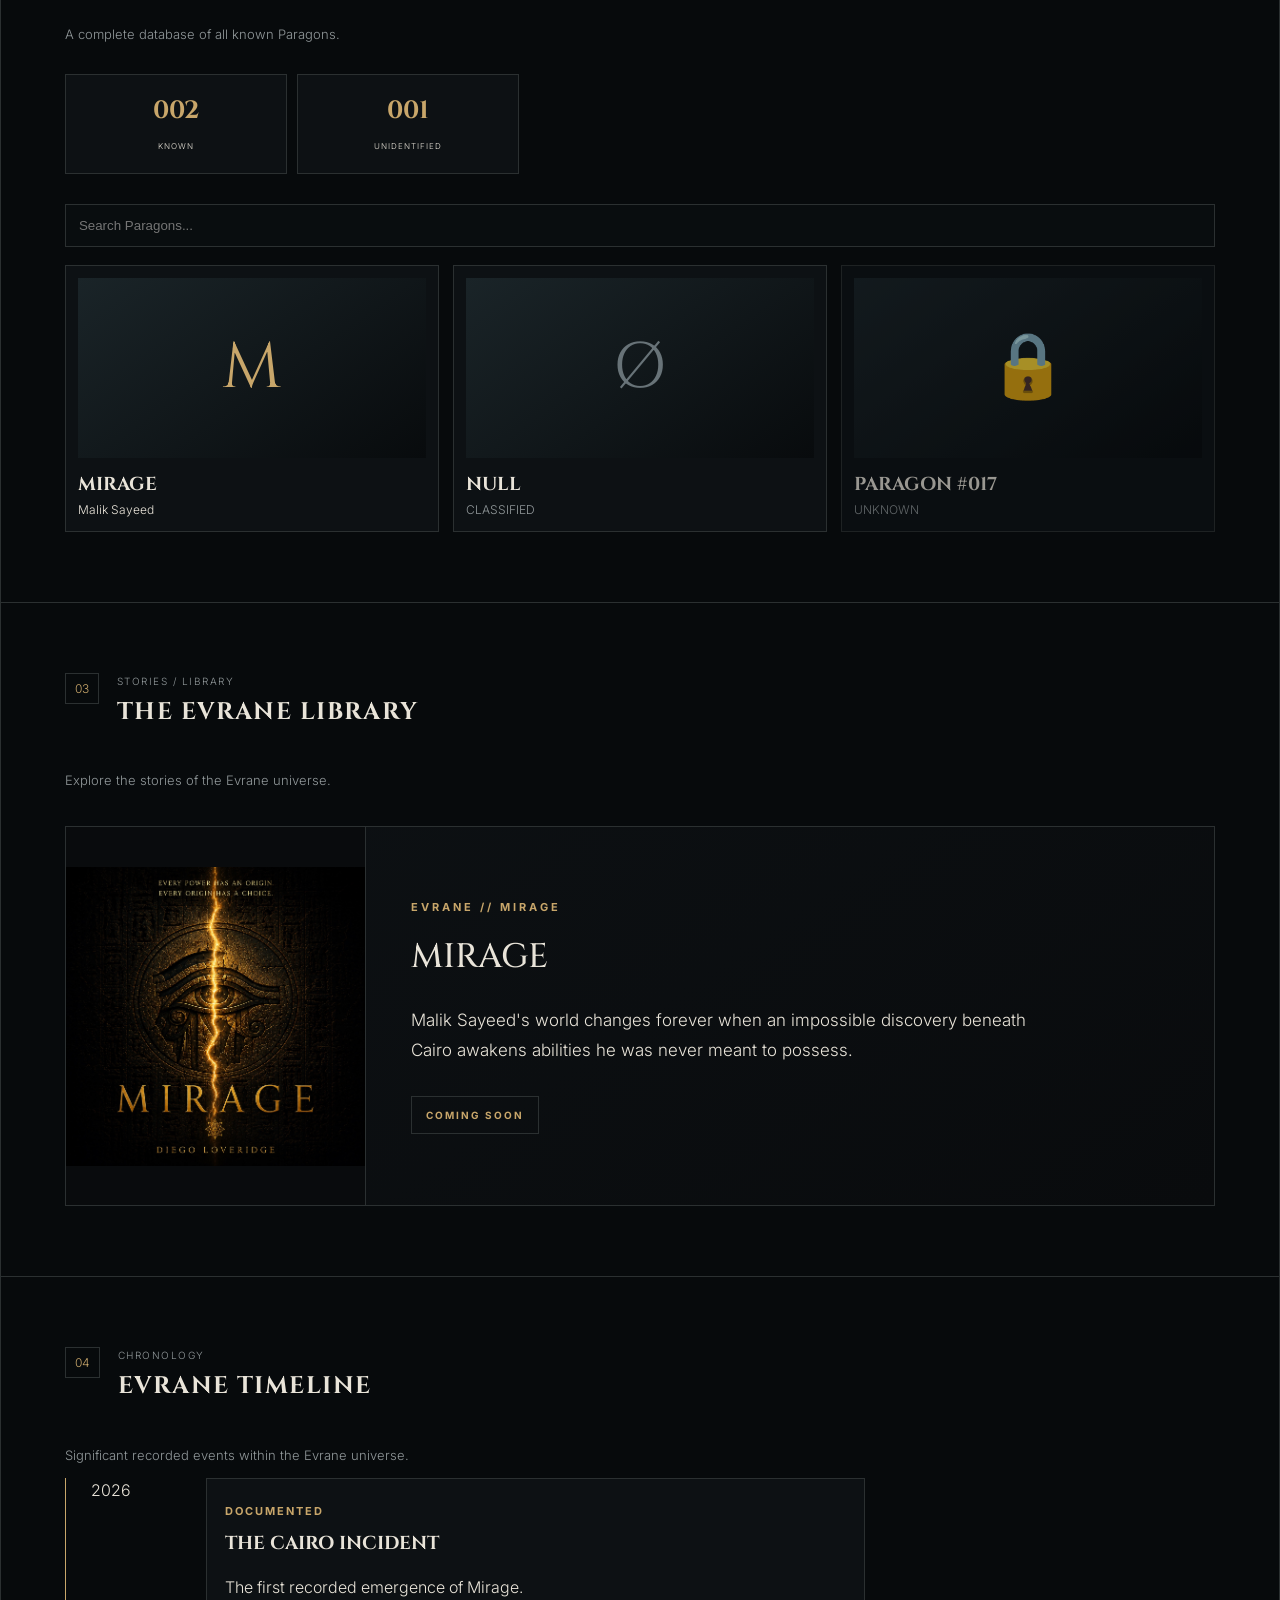
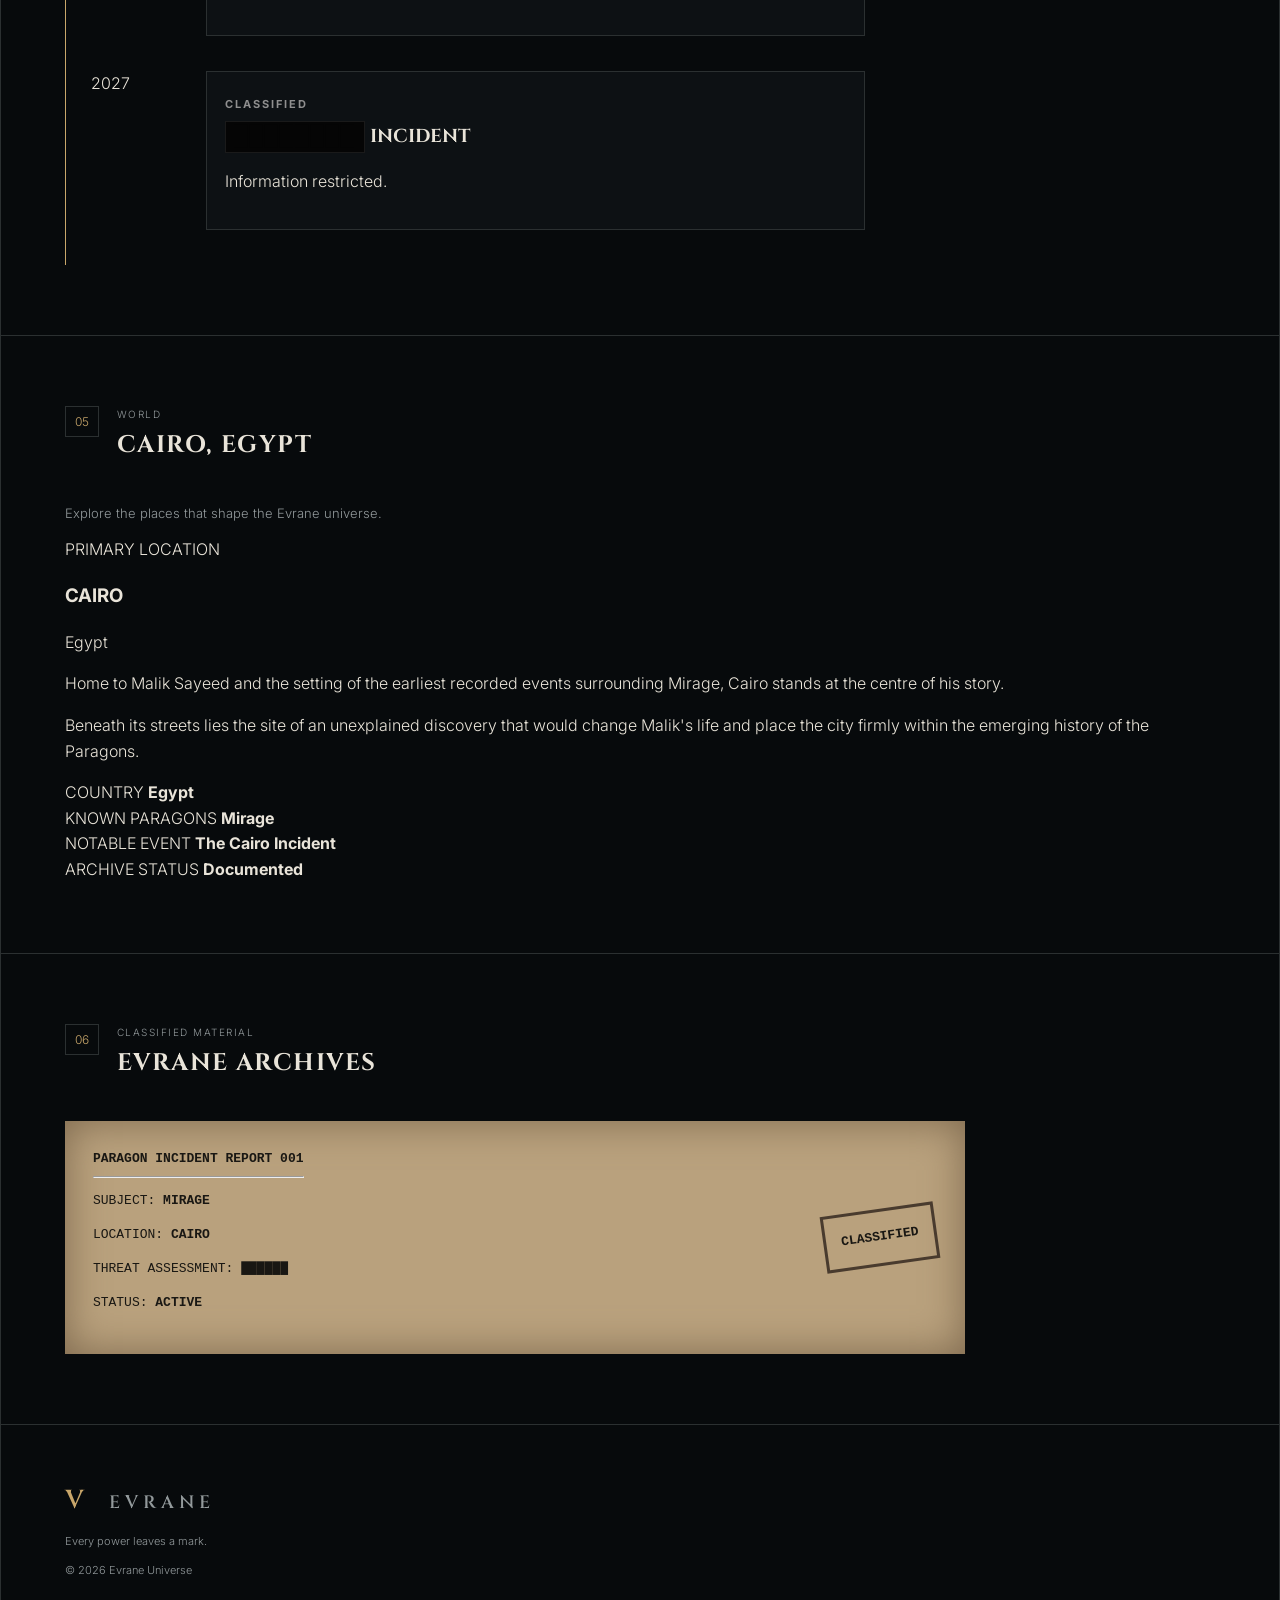
==== commit 8091b4d6: "Update index.html" ====
--- a/index.html
+++ b/index.html
@@ -149,8 +149,68 @@
 </section>
 
 <section id="locations">
- <div class="section-title"><span>05</span><div><p>WORLD</p><h2>CAIRO, EGYPT</h2></div></div>
- <div class="location"><div class="city">CAIRO</div><div><p>Known Paragons: <b>Mirage</b></p><p>Major Events: <b>Cairo Incident</b></p><p>A major location in the opening chapter of the Evrane universe.</p></div></div>
+
+  <div class="section-title">
+    <span>05</span>
+    <div>
+      <p>WORLD</p>
+      <h2>CAIRO, EGYPT</h2>
+    </div>
+  </div>
+
+  <p class="intro">
+    Explore the places that shape the Evrane universe.
+  </p>
+
+  <div class="location-card">
+
+    <div class="location-heading">
+      <span>PRIMARY LOCATION</span>
+      <h3>CAIRO</h3>
+      <p>Egypt</p>
+    </div>
+
+    <div class="location-content">
+
+      <div class="location-description">
+        <p>
+          Home to Malik Sayeed and the setting of the earliest recorded
+          events surrounding Mirage, Cairo stands at the centre of his story.
+        </p>
+
+        <p>
+          Beneath its streets lies the site of an unexplained discovery that
+          would change Malik's life and place the city firmly within the
+          emerging history of the Paragons.
+        </p>
+      </div>
+
+      <div class="location-data">
+        <div>
+          <span>COUNTRY</span>
+          <strong>Egypt</strong>
+        </div>
+
+        <div>
+          <span>KNOWN PARAGONS</span>
+          <strong>Mirage</strong>
+        </div>
+
+        <div>
+          <span>NOTABLE EVENT</span>
+          <strong>The Cairo Incident</strong>
+        </div>
+
+        <div>
+          <span>ARCHIVE STATUS</span>
+          <strong>Documented</strong>
+        </div>
+      </div>
+
+    </div>
+
+  </div>
+
 </section>
 
 <section id="archives">
--- a/style.css
+++ b/style.css
@@ -946,3 +946,29 @@
   object-fit: cover;
   display: block;
 }
+
+.redacted {
+  display: inline-block;
+  background: #050505;
+  color: #050505;
+  padding: 0 8px;
+  border: 1px solid #1a1a1a;
+  letter-spacing: 2px;
+  user-select: none;
+}
+
+.timeline-status {
+  display: inline-block;
+  font-size: 11px;
+  font-weight: 700;
+  letter-spacing: 2px;
+  margin-bottom: 8px;
+}
+
+.timeline-status.documented {
+  color: var(--gold);
+}
+
+.timeline-status.classified {
+  color: #8f8f8f;
+}
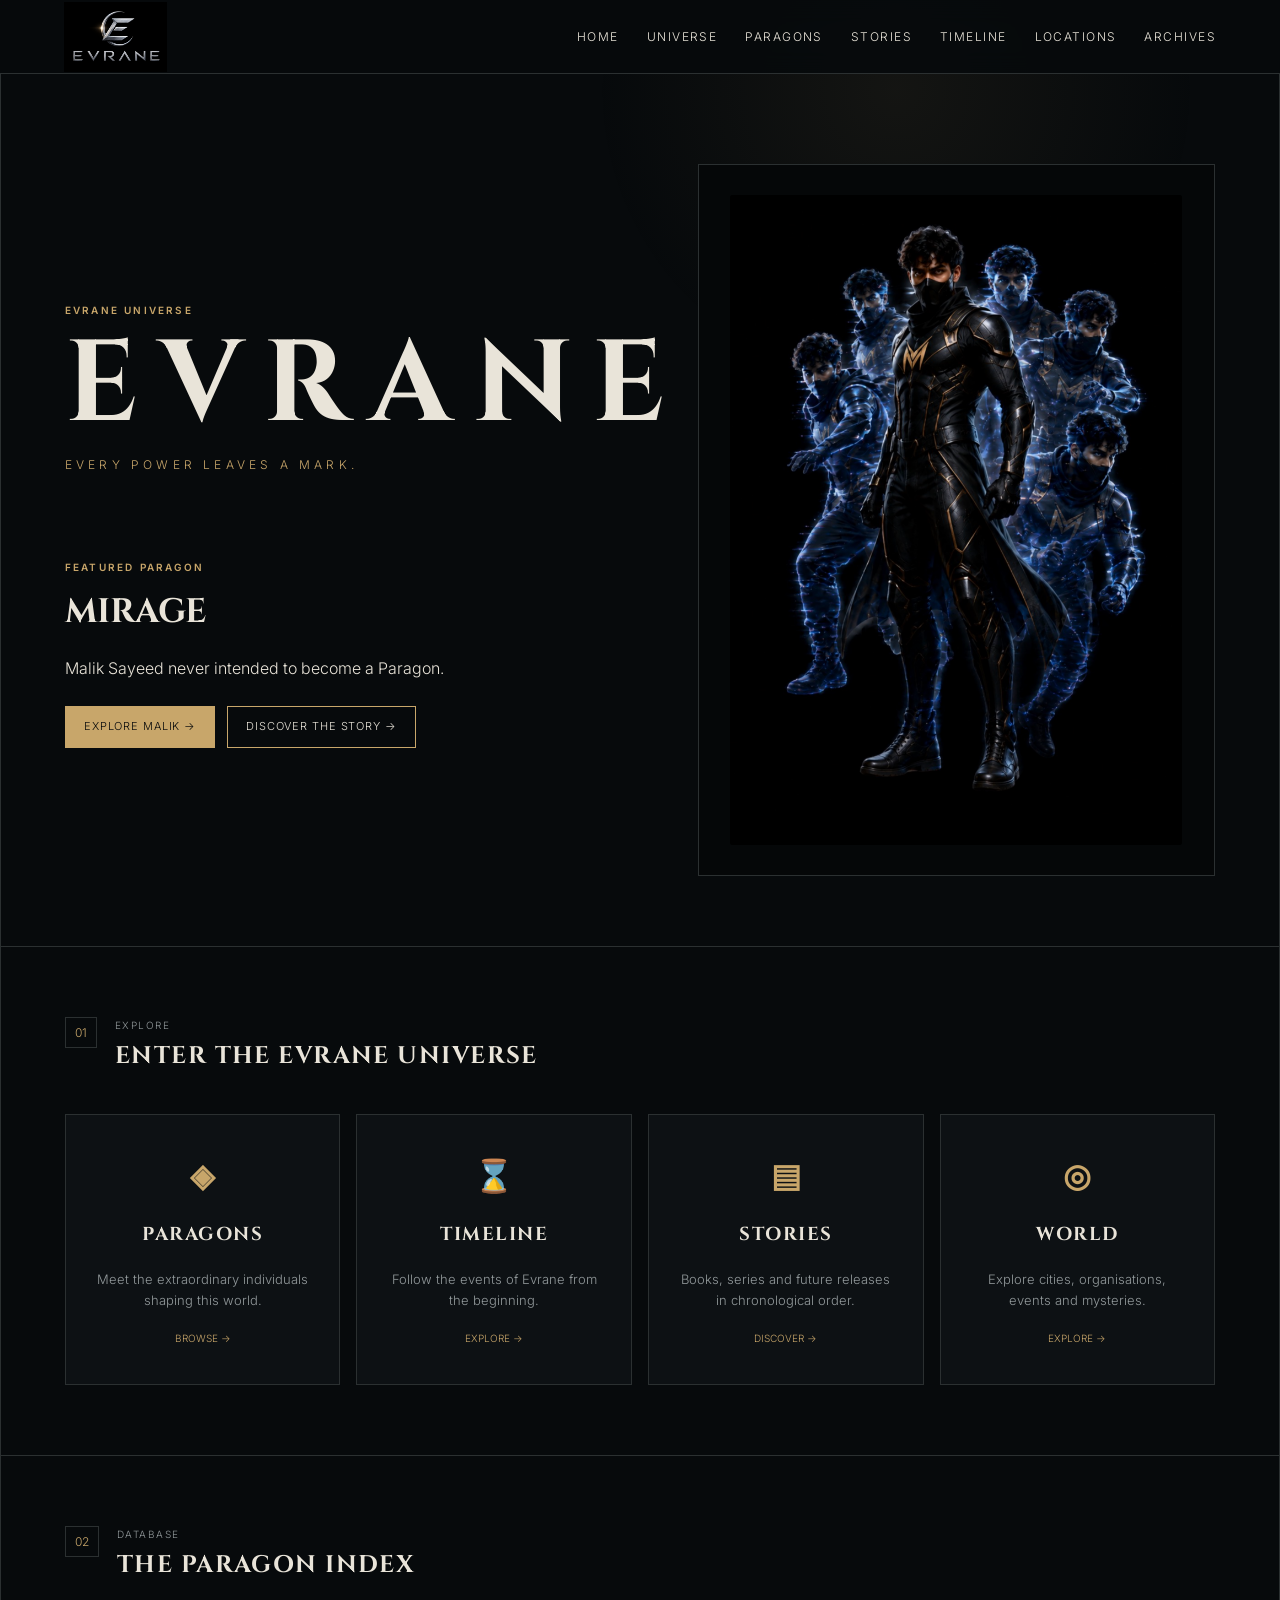
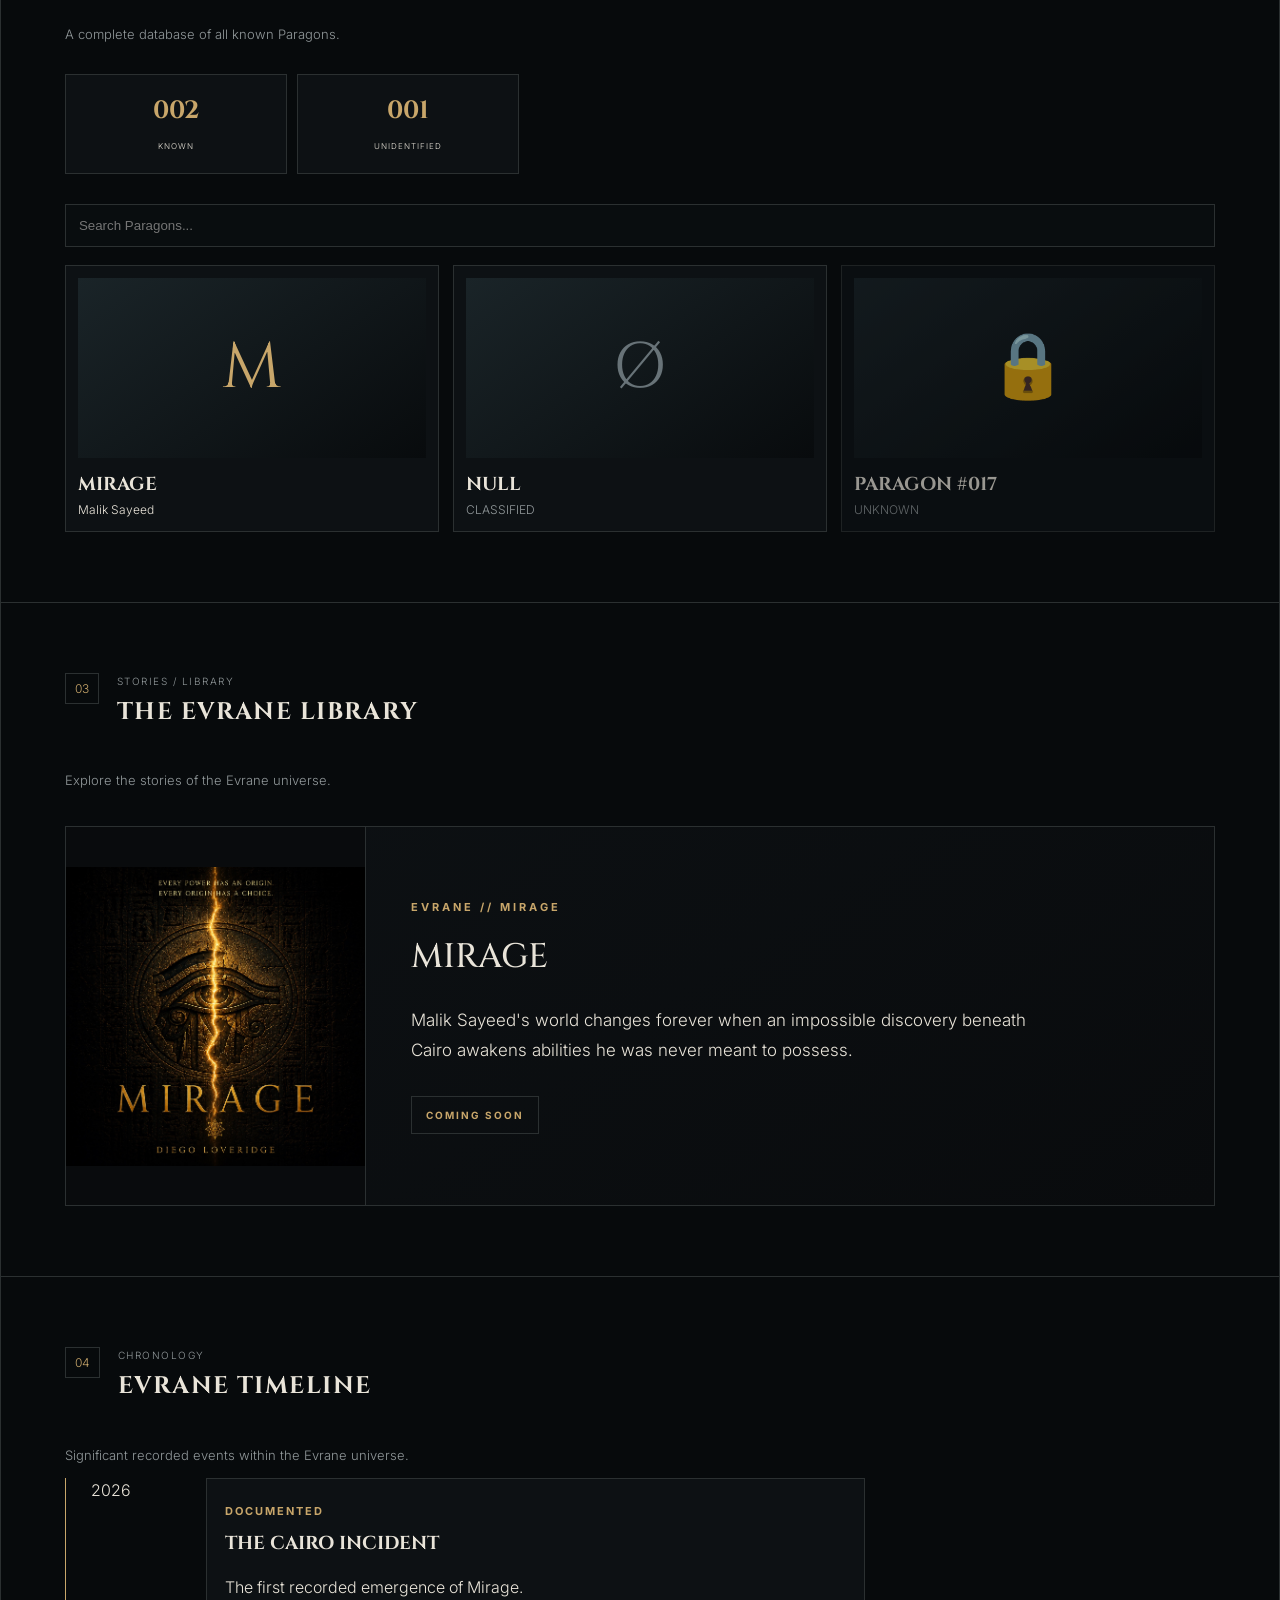
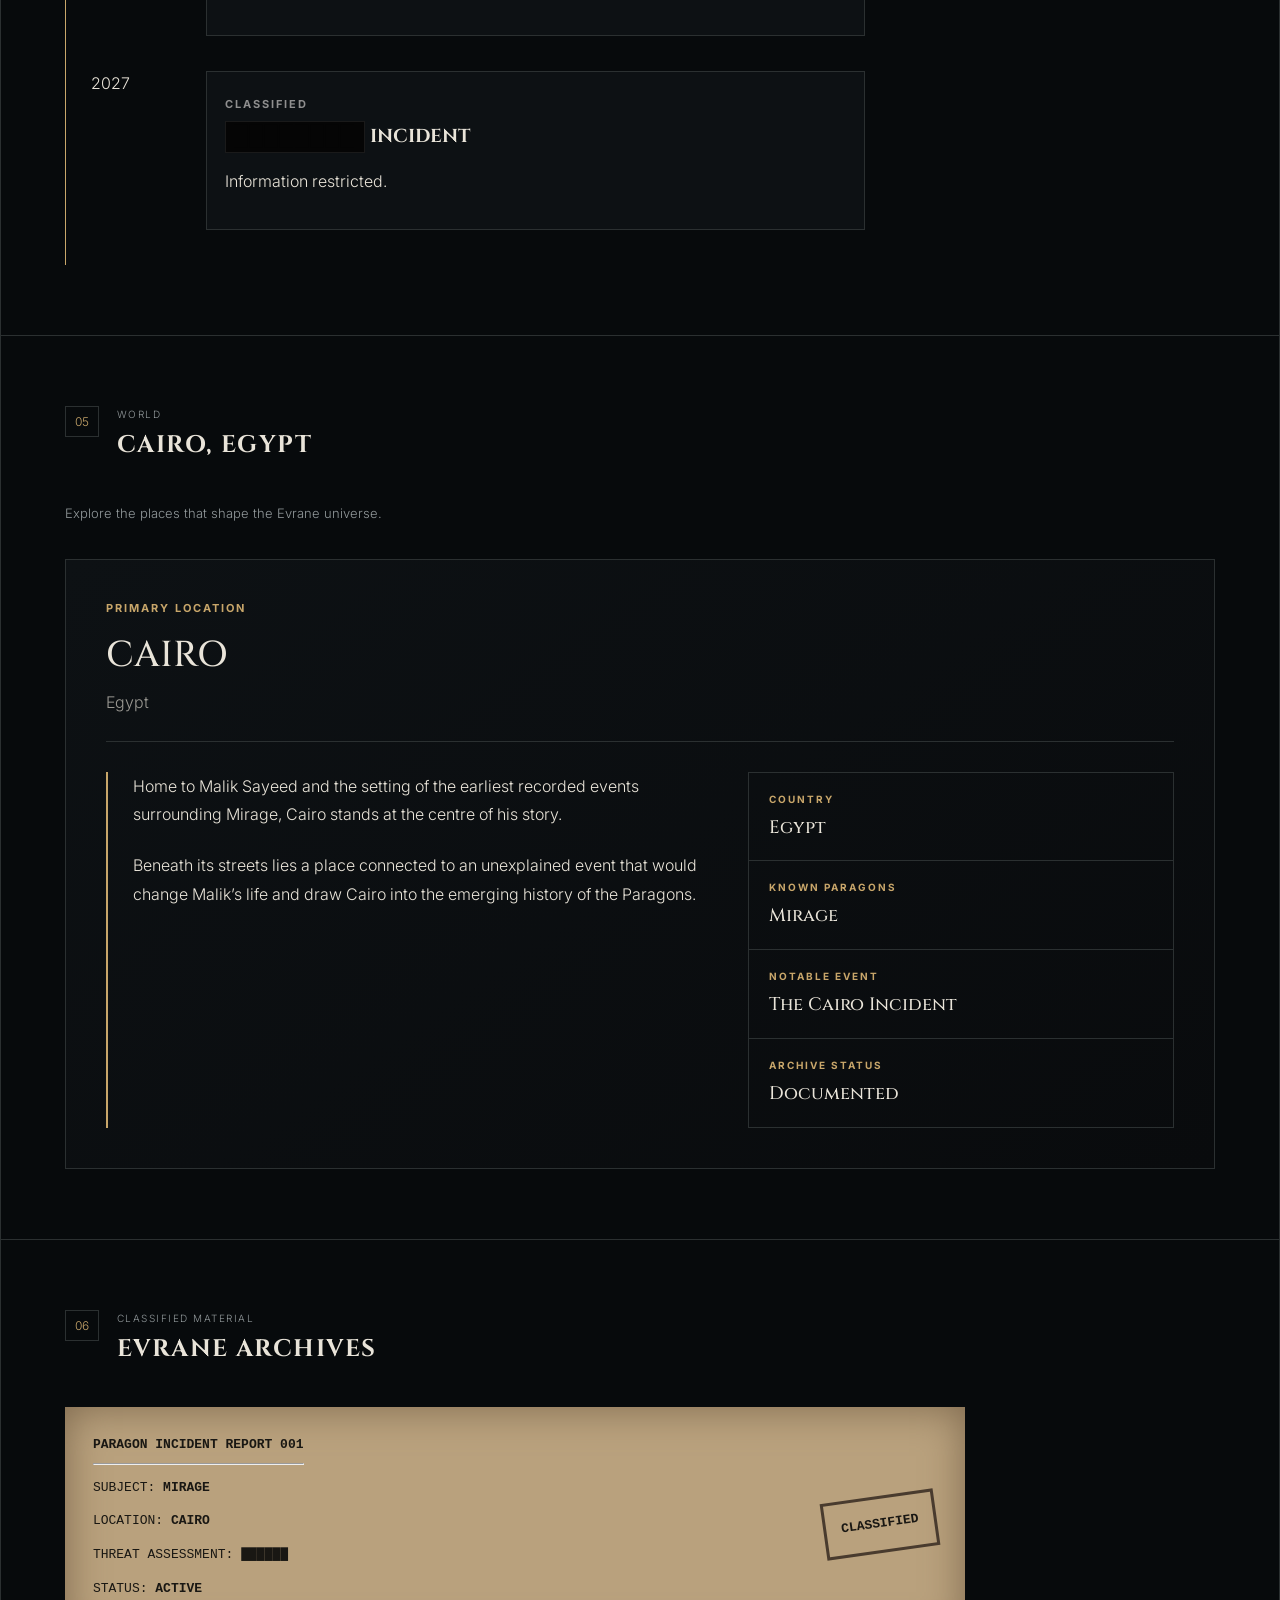
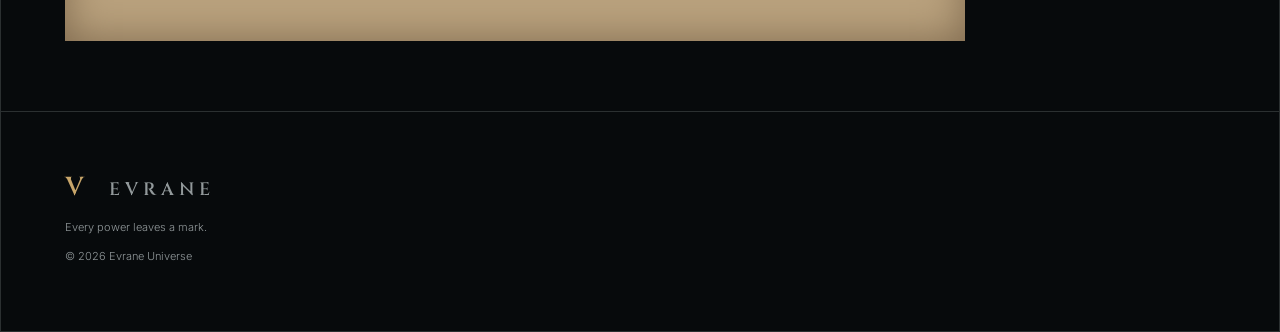
==== commit 6748878d: "Update index.html" ====
--- a/index.html
+++ b/index.html
@@ -179,9 +179,7 @@
         </p>
 
         <p>
-          Beneath its streets lies the site of an unexplained discovery that
-          would change Malik's life and place the city firmly within the
-          emerging history of the Paragons.
+          Beneath its streets lies a place connected to an unexplained event that would change Malik’s life and draw Cairo into the emerging history of the Paragons.
         </p>
       </div>
 
--- a/style.css
+++ b/style.css
@@ -972,3 +972,125 @@
 .timeline-status.classified {
   color: #8f8f8f;
 }
+
+/* Evrane World / Locations */
+
+.location-card {
+  margin-top: 35px;
+  border: 1px solid var(--line);
+  background: linear-gradient(145deg, #0d1114, #090b0d);
+  padding: 40px;
+}
+
+.location-heading {
+  padding-bottom: 25px;
+  margin-bottom: 30px;
+  border-bottom: 1px solid var(--line);
+}
+
+.location-heading > span {
+  display: block;
+  color: var(--gold);
+  font-size: 11px;
+  font-weight: 700;
+  letter-spacing: 2px;
+  margin-bottom: 10px;
+}
+
+.location-heading h3 {
+  font-family: Cinzel, serif;
+  color: var(--cream);
+  font-size: 36px;
+  font-weight: 500;
+  margin: 0 0 5px;
+}
+
+.location-heading p {
+  color: var(--cream);
+  opacity: 0.65;
+  font-size: 16px;
+  margin: 0;
+}
+
+.location-content {
+  display: grid;
+  grid-template-columns: 1.4fr 1fr;
+  gap: 45px;
+}
+
+.location-description {
+  padding-left: 25px;
+  border-left: 2px solid var(--gold);
+}
+
+.location-description p {
+  color: var(--cream);
+  font-size: 16px;
+  line-height: 1.8;
+  margin: 0 0 22px;
+}
+
+.location-description p:last-child {
+  margin-bottom: 0;
+}
+
+.location-data {
+  border: 1px solid var(--line);
+}
+
+.location-data > div {
+  padding: 18px 20px;
+  border-bottom: 1px solid var(--line);
+}
+
+.location-data > div:last-child {
+  border-bottom: 0;
+}
+
+.location-data span {
+  display: block;
+  color: var(--gold);
+  font-size: 10px;
+  font-weight: 700;
+  letter-spacing: 2px;
+  margin-bottom: 7px;
+}
+
+.location-data strong {
+  display: block;
+  color: var(--cream);
+  font-family: Cinzel, serif;
+  font-size: 18px;
+  font-weight: 500;
+}
+
+/* Evrane World / Locations — Mobile */
+
+@media (max-width: 700px) {
+
+  .location-card {
+    padding: 30px 20px;
+  }
+
+  .location-heading h3 {
+    font-size: 30px;
+  }
+
+  .location-content {
+    grid-template-columns: 1fr;
+    gap: 30px;
+  }
+
+  .location-description {
+    padding-left: 20px;
+  }
+
+  .location-description p {
+    font-size: 15px;
+    line-height: 1.75;
+  }
+
+  .location-data > div {
+    padding: 16px;
+  }
+}
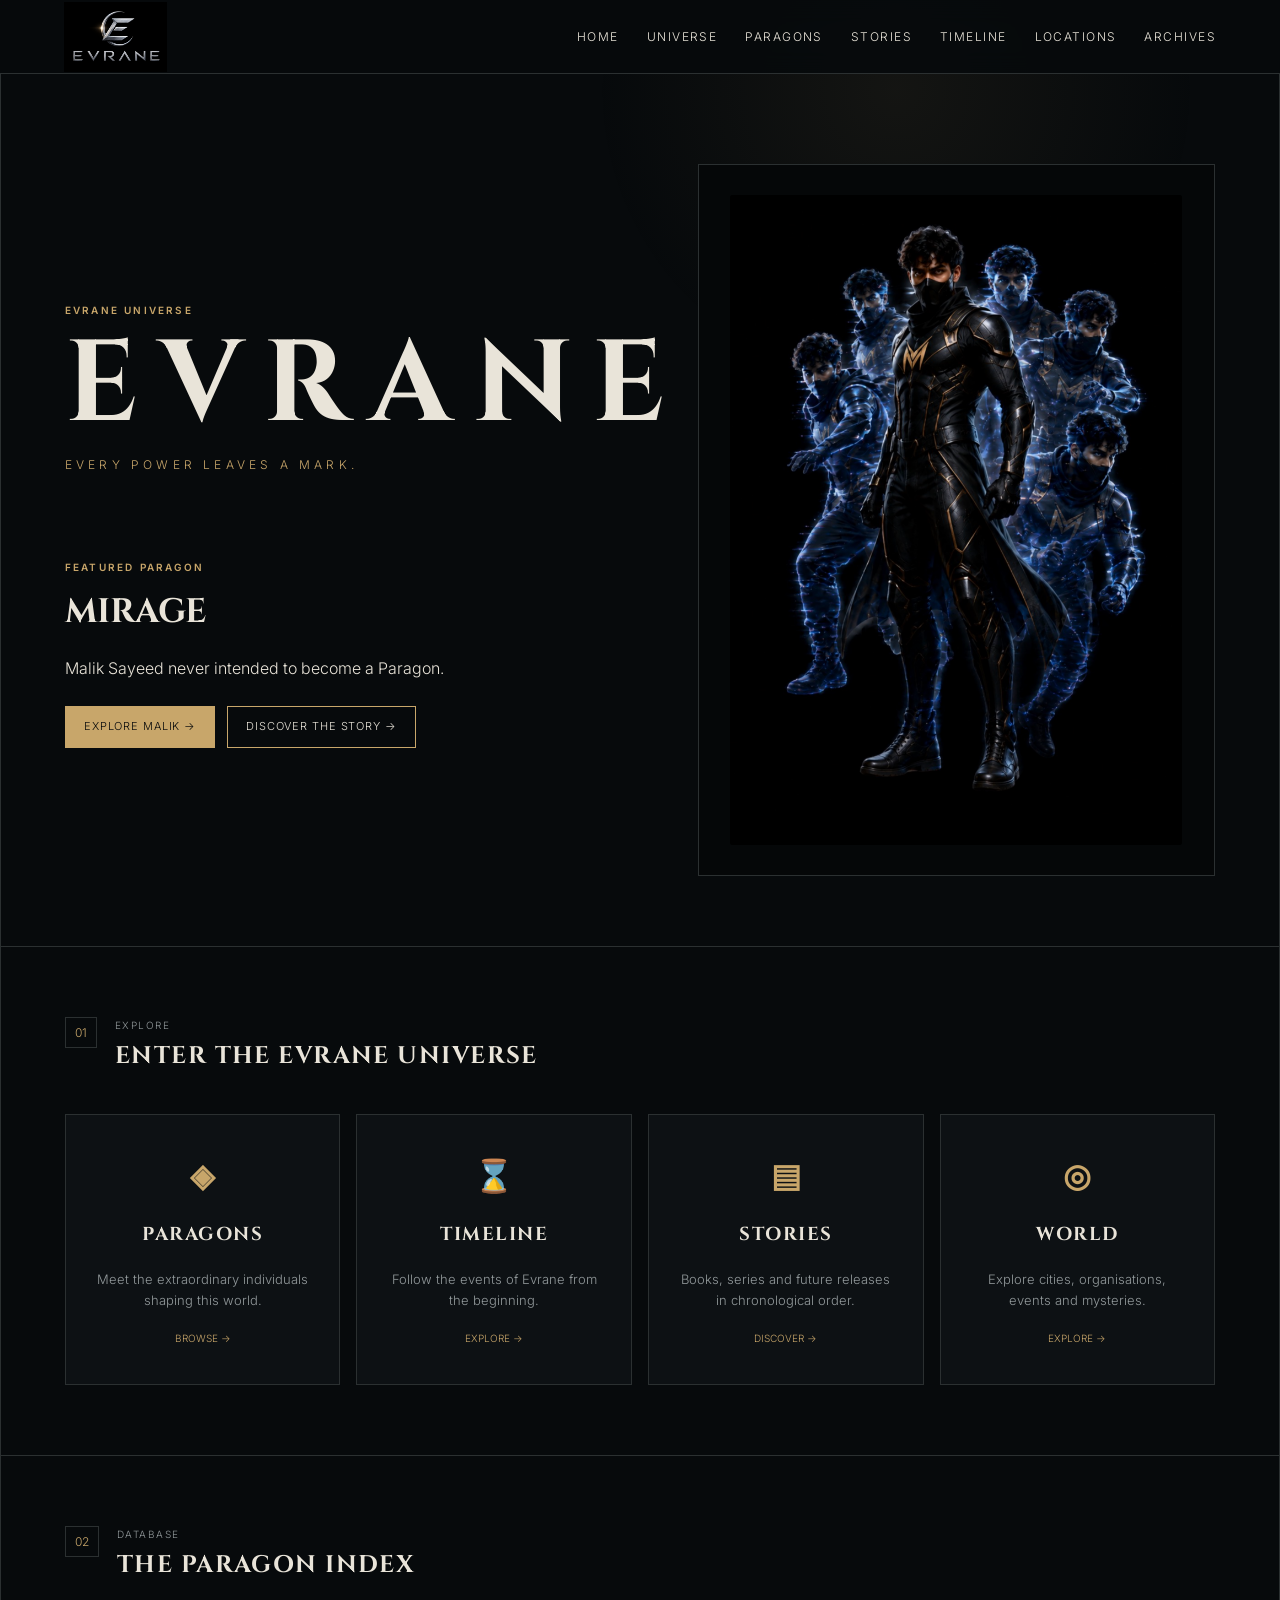
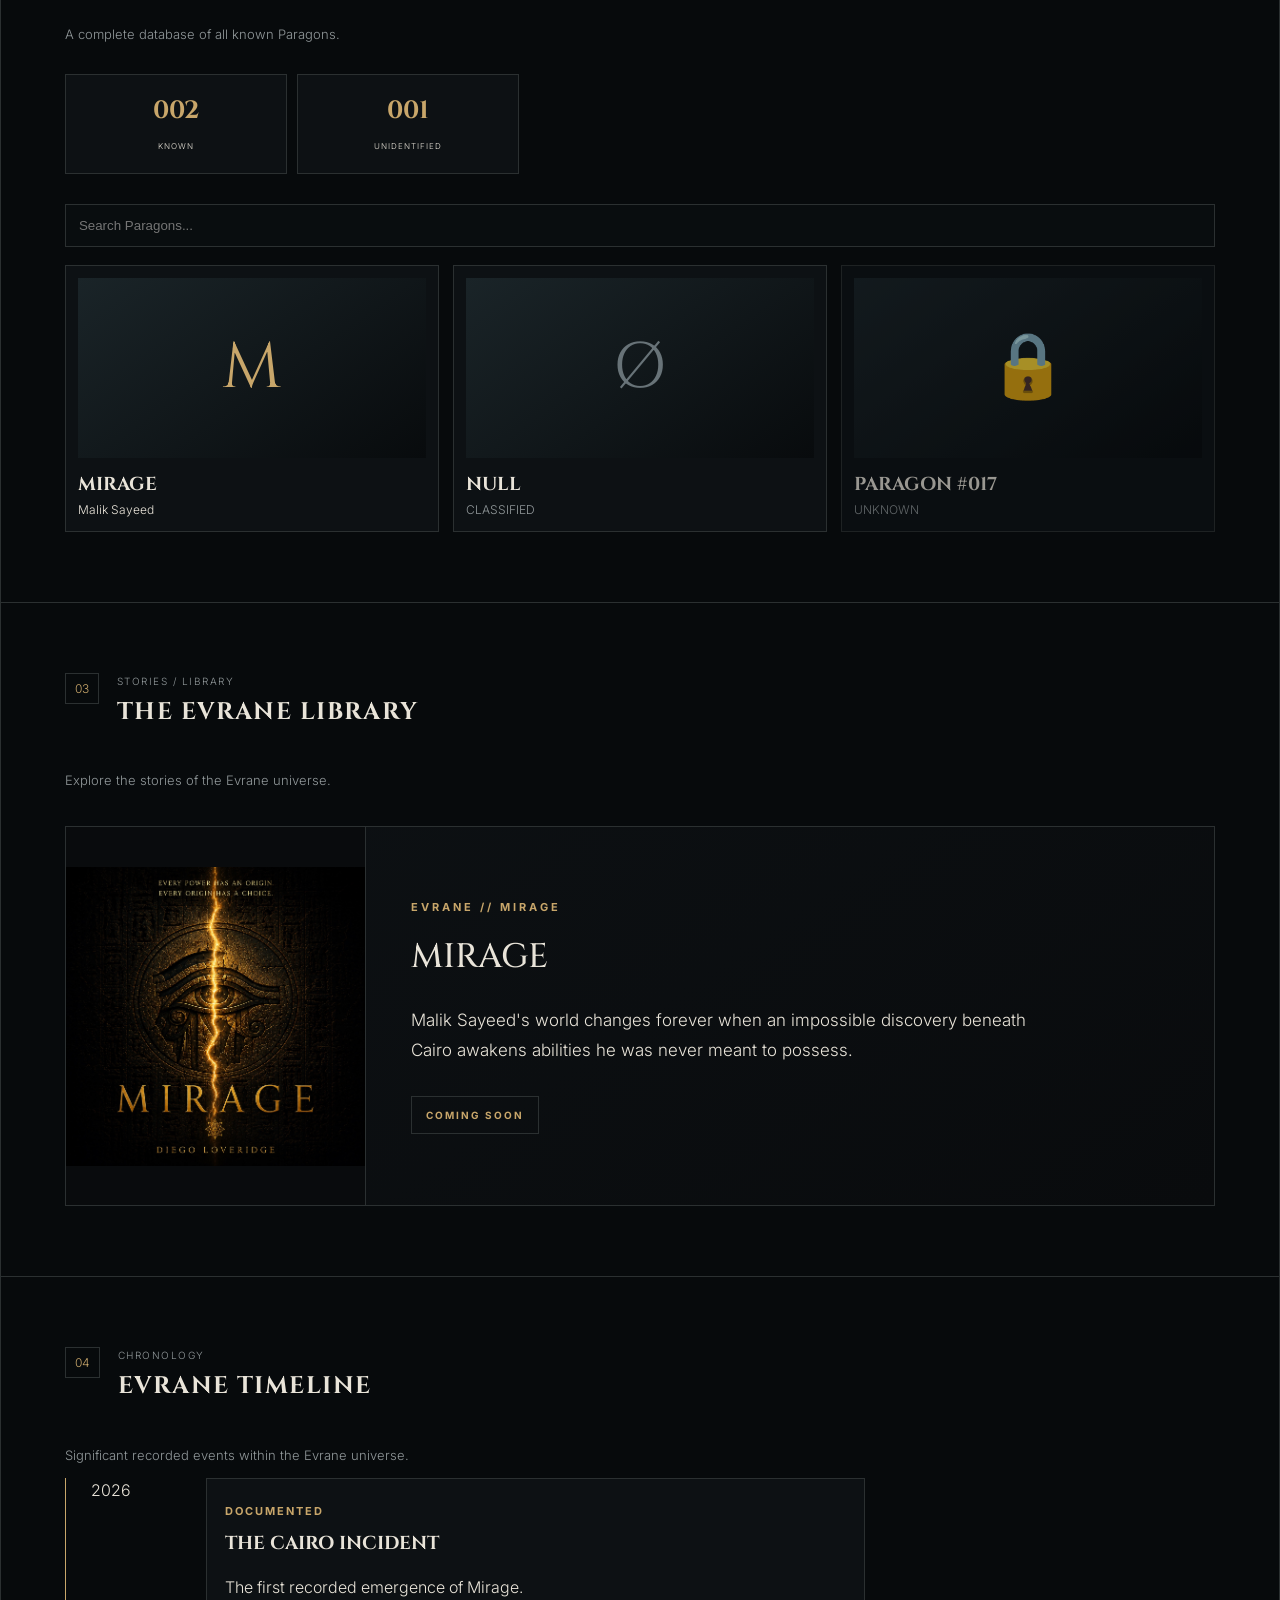
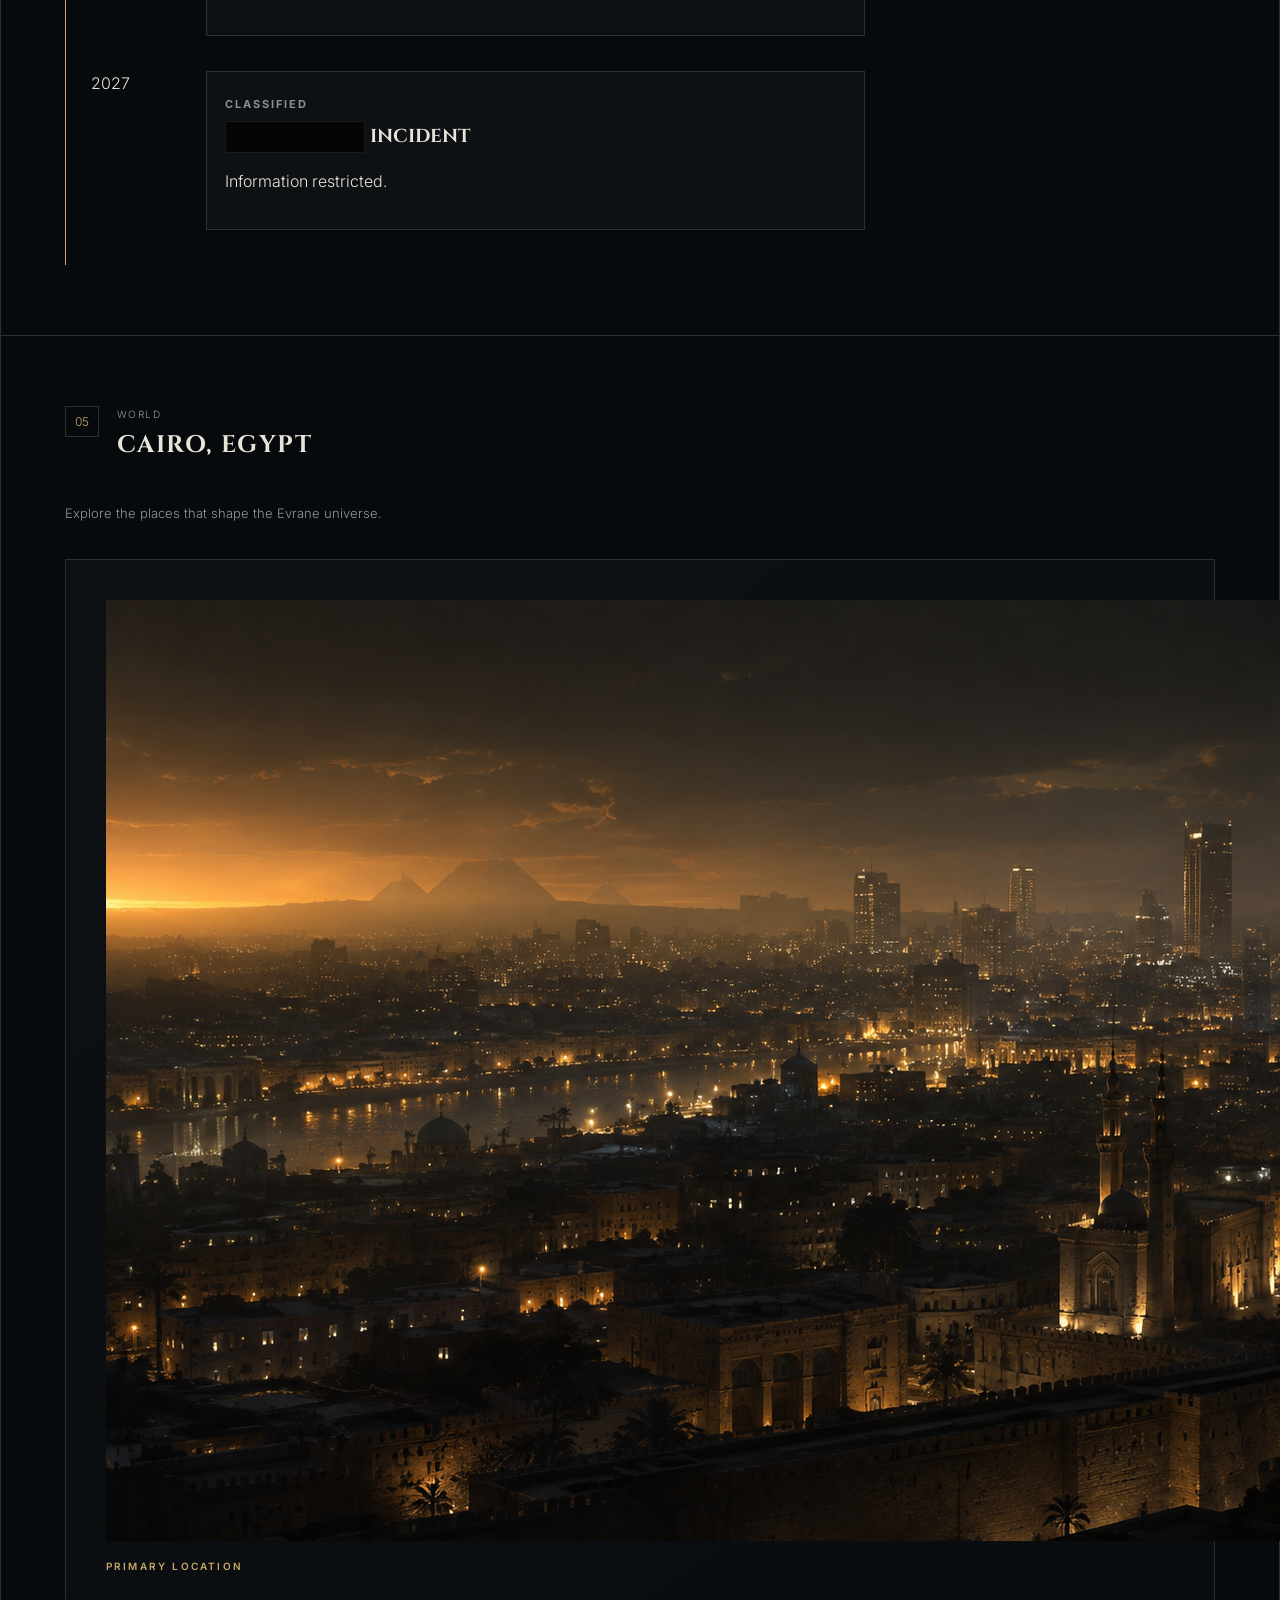
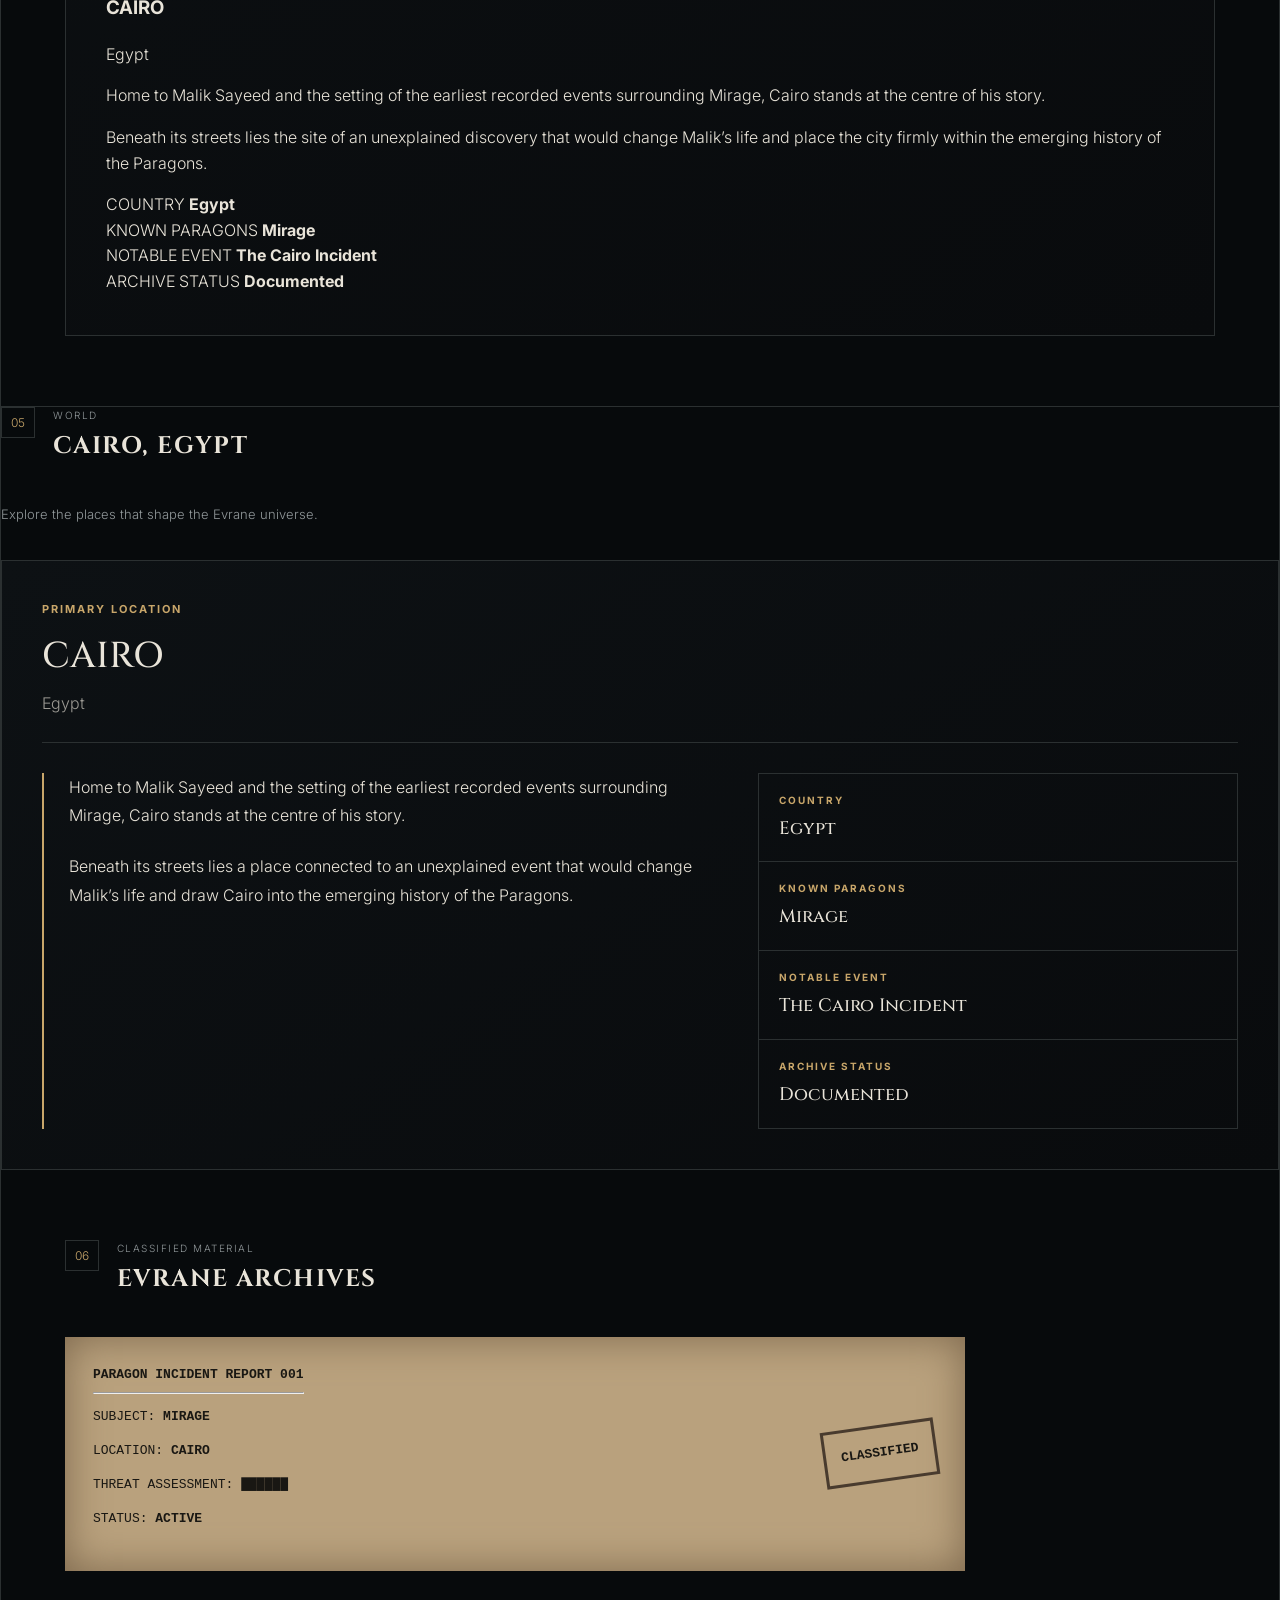
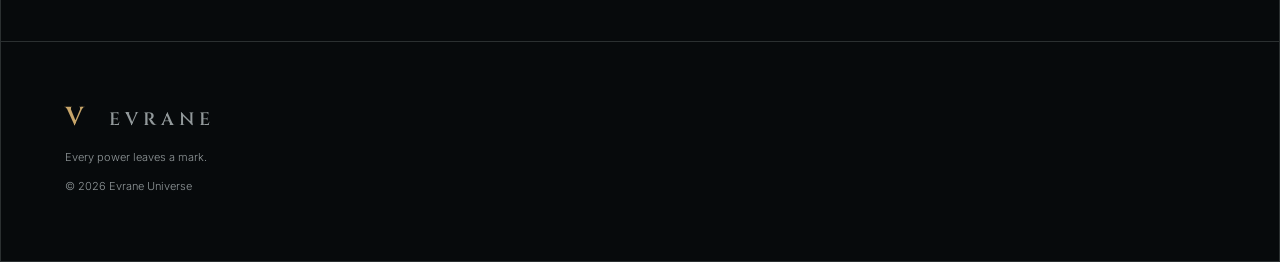
==== commit 534e116e: "Update index.html" ====
--- a/index.html
+++ b/index.html
@@ -149,6 +149,67 @@
 </section>
 
 <section id="locations">
+  <div class="section-title">
+    <span>05</span>
+    <div>
+      <p>WORLD</p>
+      <h2>CAIRO, EGYPT</h2>
+    </div>
+  </div>
+
+  <p class="intro">Explore the places that shape the Evrane universe.</p>
+
+  <div class="location-card">
+    <div class="location-image">
+      <img src="Cairo-location.PNG" alt="A golden view of Cairo with a mosque overlooking the city">
+    </div>
+
+    <div class="location-body">
+      <div class="location-header">
+        <p class="eyebrow">PRIMARY LOCATION</p>
+        <h3>CAIRO</h3>
+        <p class="location-subtitle">Egypt</p>
+      </div>
+
+      <div class="location-layout">
+        <div class="location-text">
+          <p>
+            Home to Malik Sayeed and the setting of the earliest recorded events
+            surrounding Mirage, Cairo stands at the centre of his story.
+          </p>
+
+          <p>
+            Beneath its streets lies the site of an unexplained discovery that would
+            change Malik’s life and place the city firmly within the emerging history
+            of the Paragons.
+          </p>
+        </div>
+
+        <div class="location-facts">
+          <div class="fact-box">
+            <span>COUNTRY</span>
+            <strong>Egypt</strong>
+          </div>
+
+          <div class="fact-box">
+            <span>KNOWN PARAGONS</span>
+            <strong>Mirage</strong>
+          </div>
+
+          <div class="fact-box">
+            <span>NOTABLE EVENT</span>
+            <strong>The Cairo Incident</strong>
+          </div>
+
+          <div class="fact-box">
+            <span>ARCHIVE STATUS</span>
+            <strong>Documented</strong>
+          </div>
+        </div>
+      </div>
+    </div>
+  </div>
+</section>
 
   <div class="section-title">
     <span>05</span>
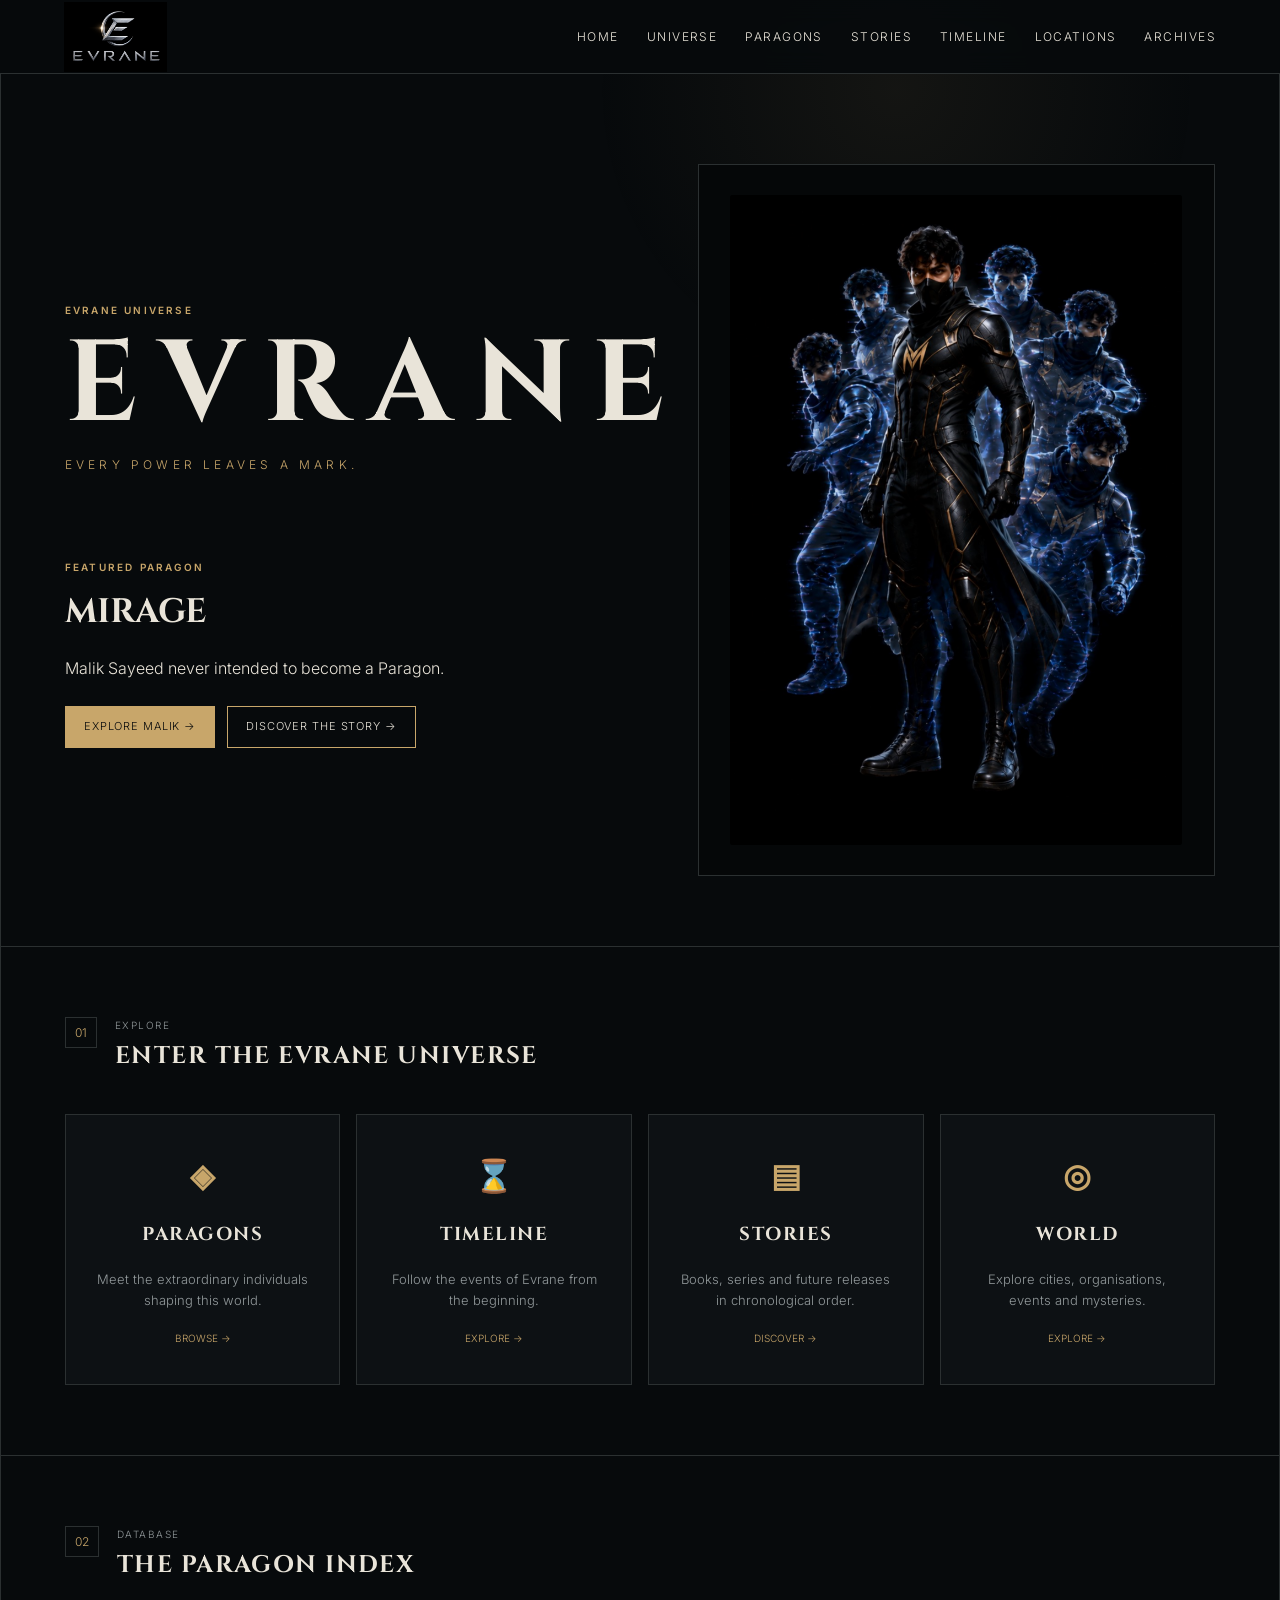
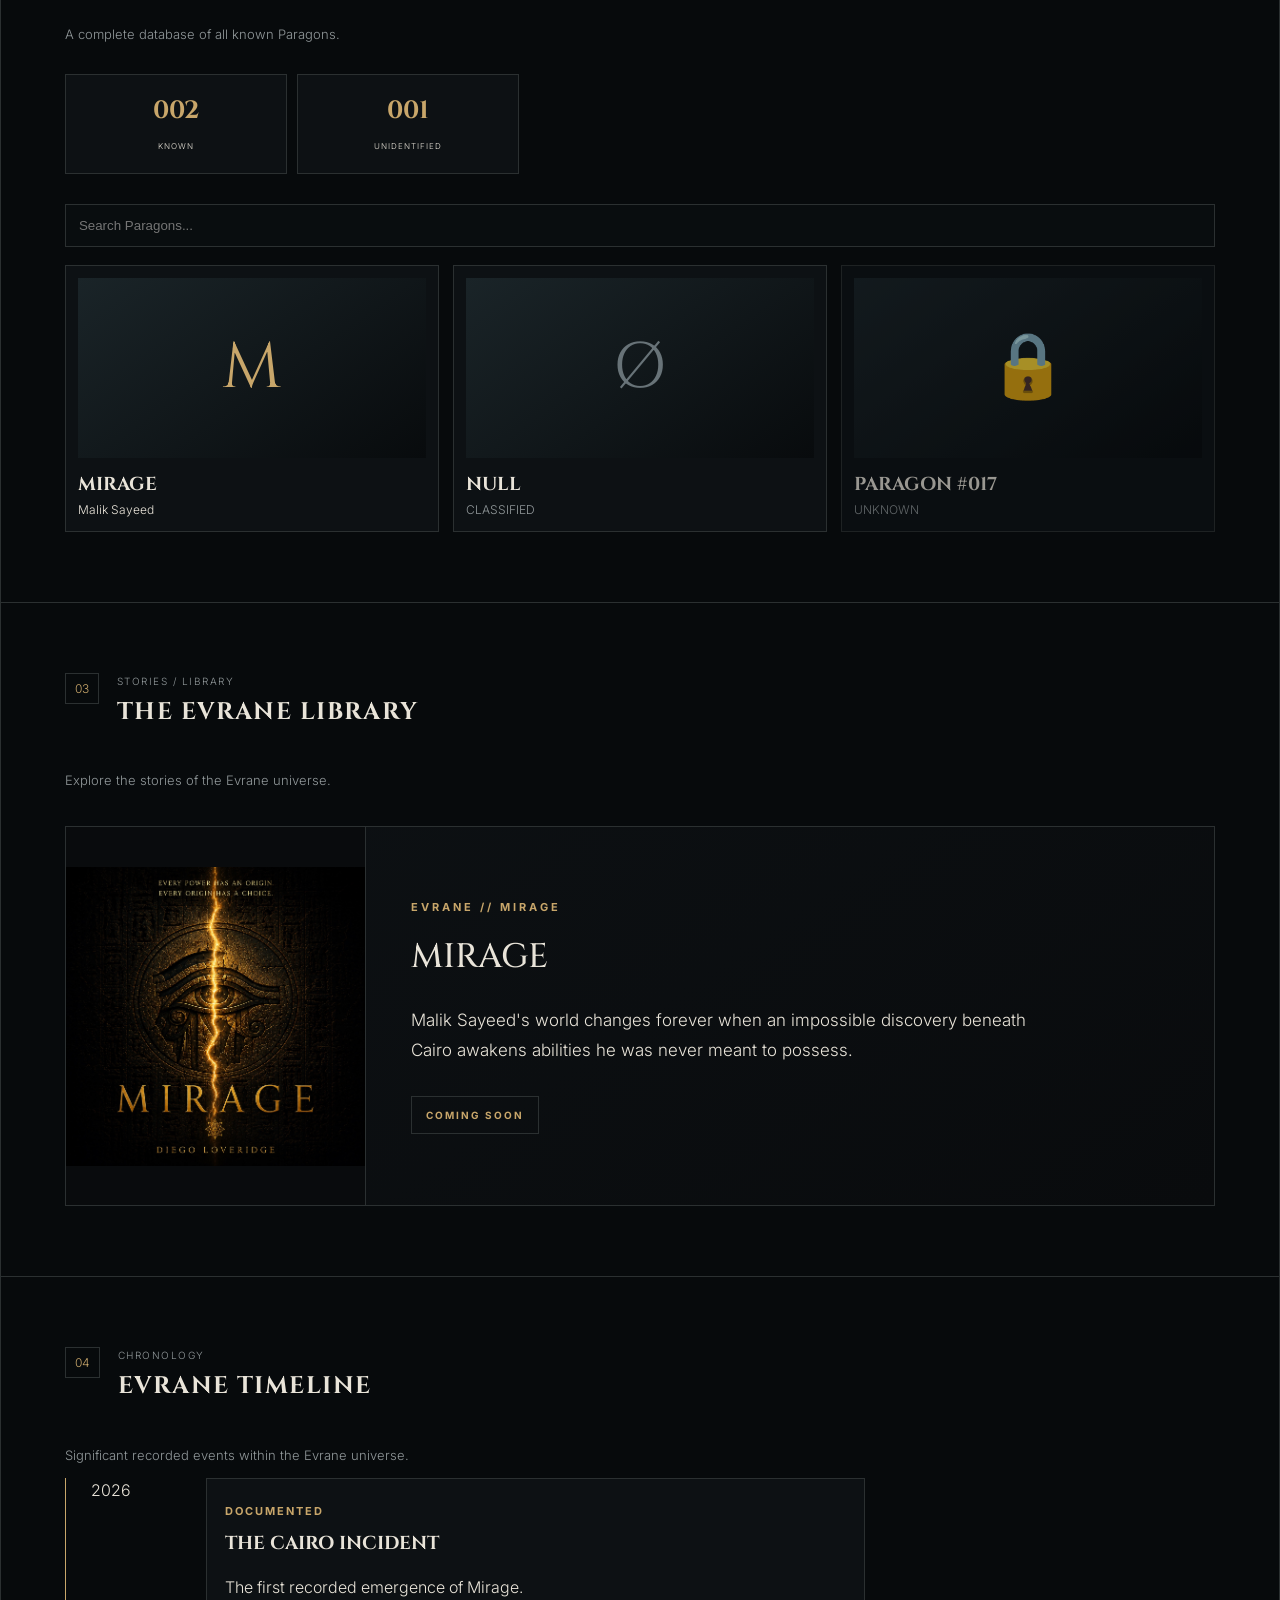
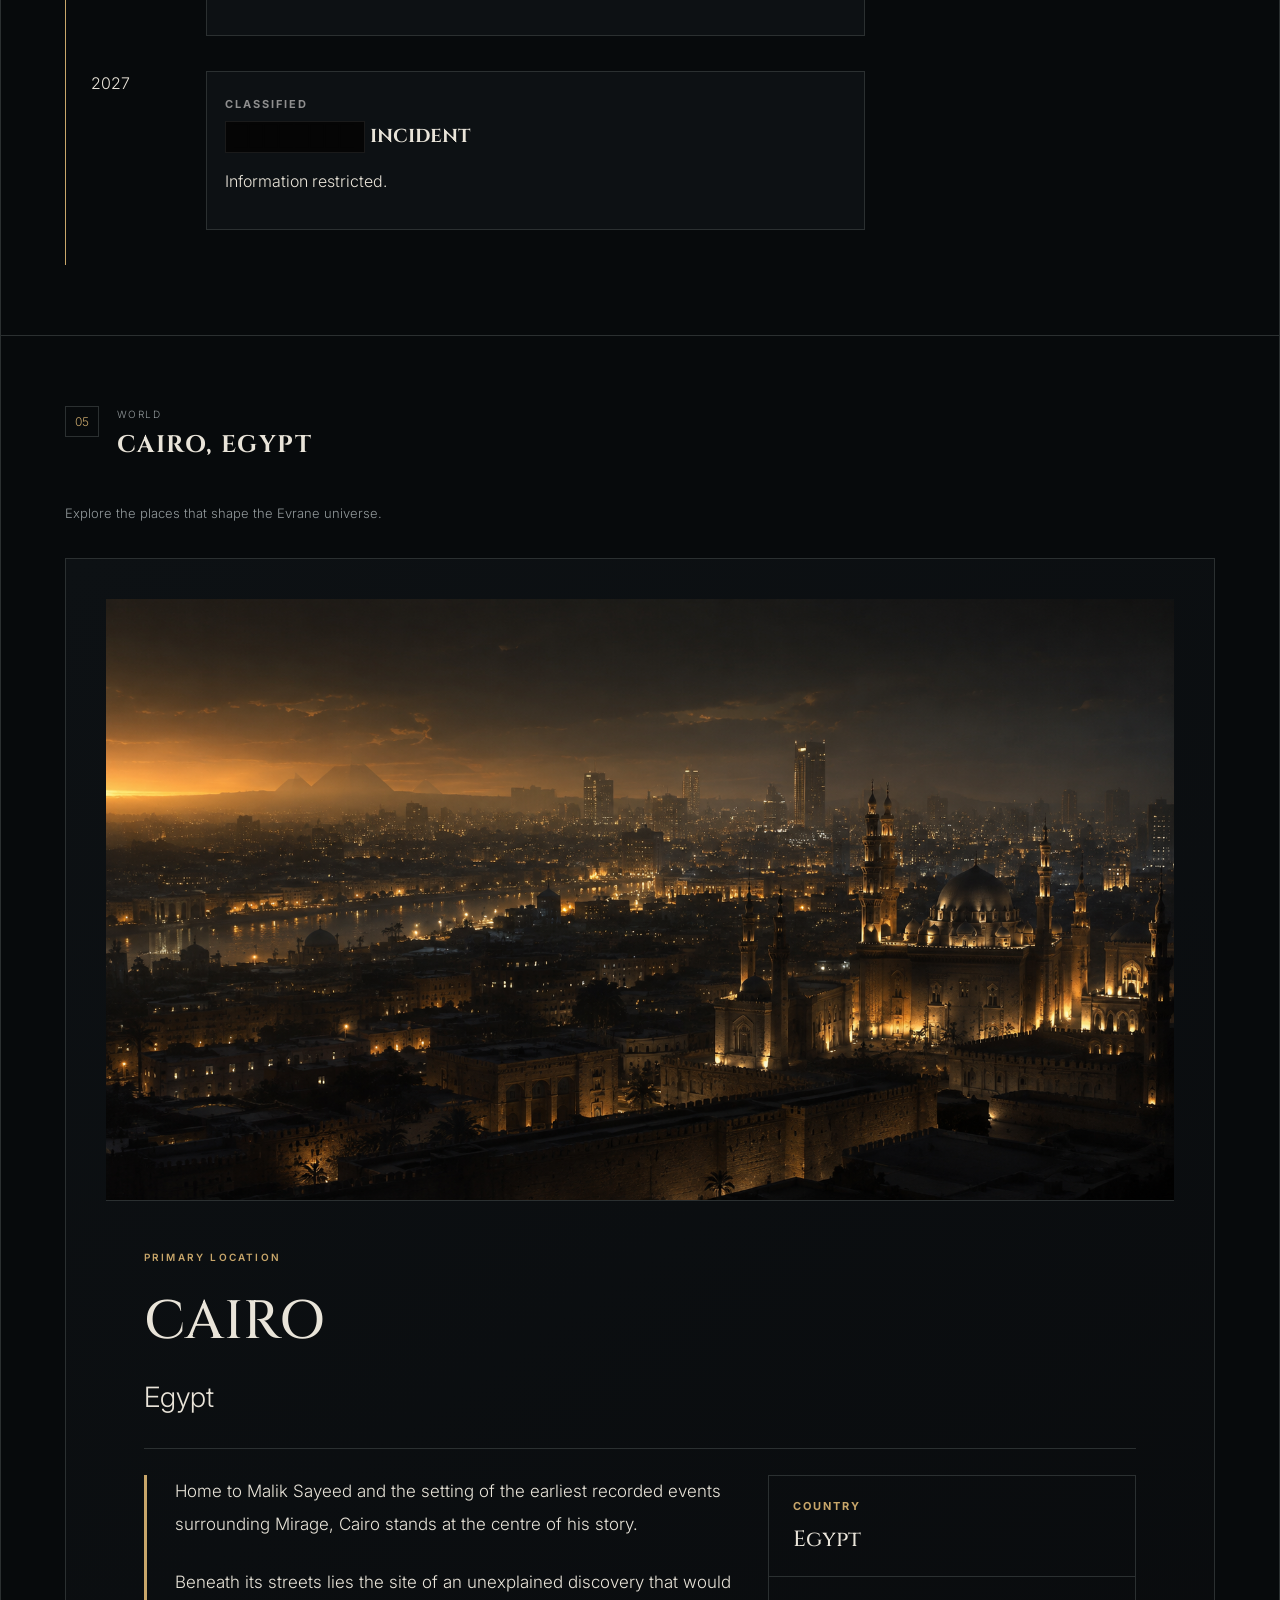
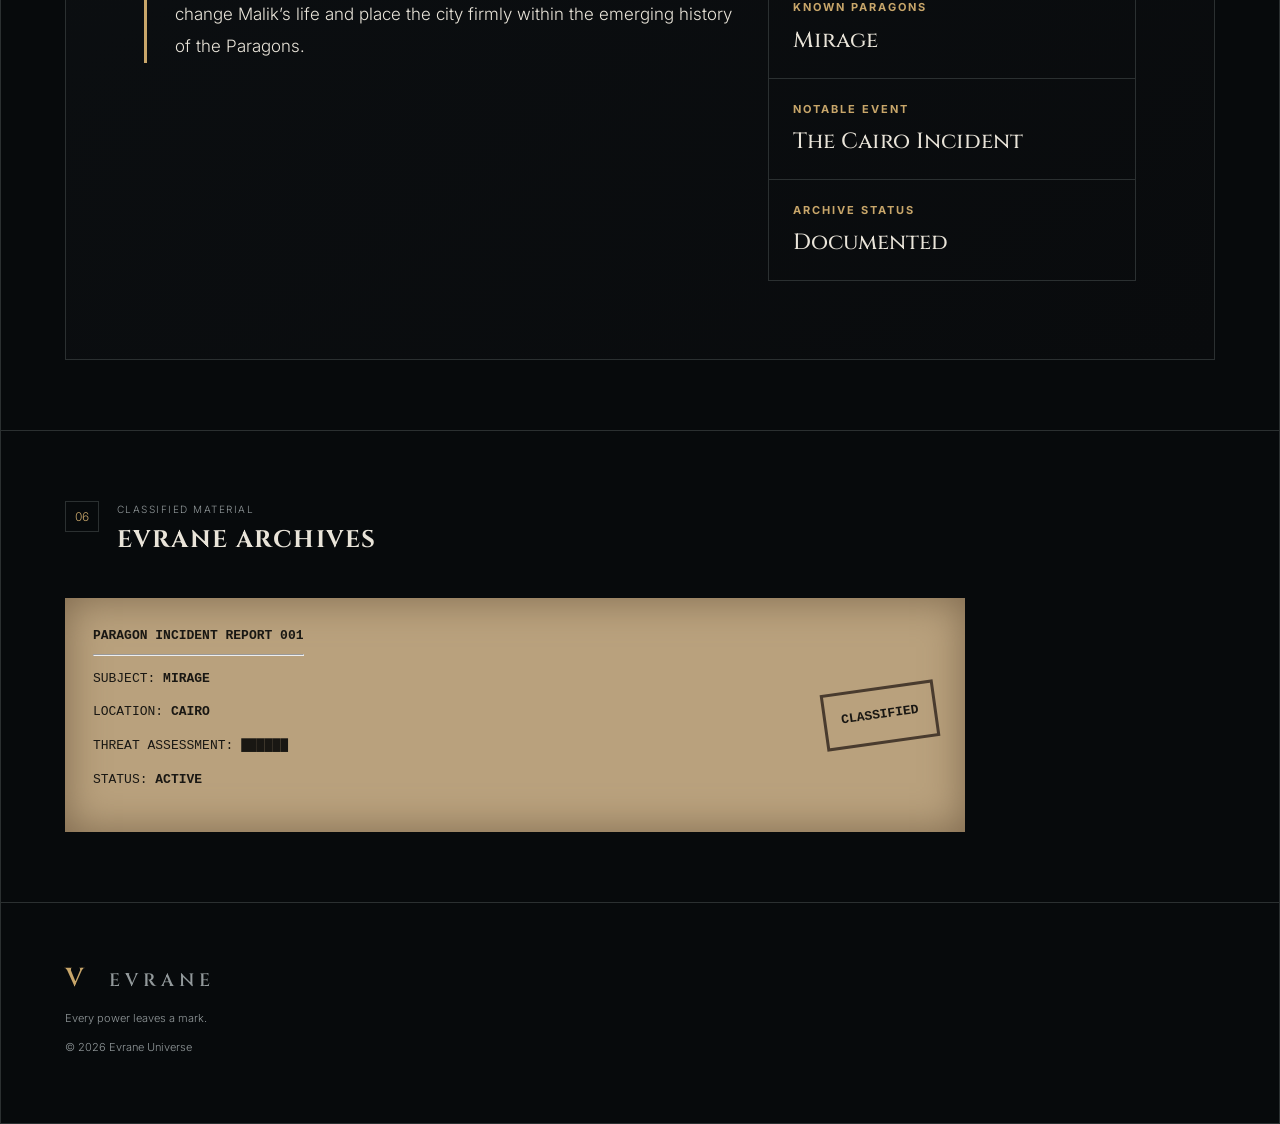
==== commit 0fb0b36b: "Update index.html" ====
--- a/index.html
+++ b/index.html
@@ -211,67 +211,6 @@
   </div>
 </section>
 
-  <div class="section-title">
-    <span>05</span>
-    <div>
-      <p>WORLD</p>
-      <h2>CAIRO, EGYPT</h2>
-    </div>
-  </div>
-
-  <p class="intro">
-    Explore the places that shape the Evrane universe.
-  </p>
-
-  <div class="location-card">
-
-    <div class="location-heading">
-      <span>PRIMARY LOCATION</span>
-      <h3>CAIRO</h3>
-      <p>Egypt</p>
-    </div>
-
-    <div class="location-content">
-
-      <div class="location-description">
-        <p>
-          Home to Malik Sayeed and the setting of the earliest recorded
-          events surrounding Mirage, Cairo stands at the centre of his story.
-        </p>
-
-        <p>
-          Beneath its streets lies a place connected to an unexplained event that would change Malik’s life and draw Cairo into the emerging history of the Paragons.
-        </p>
-      </div>
-
-      <div class="location-data">
-        <div>
-          <span>COUNTRY</span>
-          <strong>Egypt</strong>
-        </div>
-
-        <div>
-          <span>KNOWN PARAGONS</span>
-          <strong>Mirage</strong>
-        </div>
-
-        <div>
-          <span>NOTABLE EVENT</span>
-          <strong>The Cairo Incident</strong>
-        </div>
-
-        <div>
-          <span>ARCHIVE STATUS</span>
-          <strong>Documented</strong>
-        </div>
-      </div>
-
-    </div>
-
-  </div>
-
-</section>
-
 <section id="archives">
  <div class="section-title"><span>06</span><div><p>CLASSIFIED MATERIAL</p><h2>EVRANE ARCHIVES</h2></div></div>
  <div class="document">
--- a/style.css
+++ b/style.css
@@ -1094,3 +1094,149 @@
     padding: 16px;
   }
 }
+
+/* Cairo Location Card */
+.location-card {
+  margin-top: 34px;
+  border: 1px solid var(--line);
+  background: linear-gradient(145deg, #0d1114, #090b0d);
+  overflow: hidden;
+}
+
+.location-image img {
+  display: block;
+  width: 100%;
+  height: auto;
+  border-bottom: 1px solid var(--line);
+}
+
+.location-body {
+  padding: 38px;
+}
+
+.location-header {
+  margin-bottom: 28px;
+}
+
+.location-header .eyebrow {
+  margin-bottom: 14px;
+}
+
+.location-header h3 {
+  font-family: Cinzel, serif;
+  color: var(--cream);
+  font-size: 54px;
+  font-weight: 500;
+  margin: 0 0 10px;
+}
+
+.location-subtitle {
+  color: var(--cream);
+  font-size: 28px;
+  margin: 0;
+}
+
+.location-layout {
+  display: grid;
+  grid-template-columns: 1.6fr 1fr;
+  gap: 34px;
+  align-items: start;
+  padding-top: 26px;
+  border-top: 1px solid var(--line);
+}
+
+.location-text {
+  border-left: 3px solid var(--gold);
+  padding-left: 28px;
+}
+
+.location-text p {
+  color: var(--cream);
+  font-size: 17px;
+  line-height: 1.9;
+  margin: 0 0 26px;
+}
+
+.location-text p:last-child {
+  margin-bottom: 0;
+}
+
+.location-facts {
+  display: grid;
+  gap: 0;
+  border: 1px solid var(--line);
+}
+
+.fact-box {
+  padding: 22px 24px;
+  border-bottom: 1px solid var(--line);
+}
+
+.fact-box:last-child {
+  border-bottom: none;
+}
+
+.fact-box span {
+  display: block;
+  color: var(--gold);
+  font-size: 11px;
+  font-weight: 700;
+  letter-spacing: 2px;
+  text-transform: uppercase;
+  margin-bottom: 10px;
+}
+
+.fact-box strong {
+  display: block;
+  font-family: Cinzel, serif;
+  color: var(--cream);
+  font-size: 22px;
+  font-weight: 500;
+  line-height: 1.3;
+}
+
+/* Mobile */
+@media (max-width: 900px) {
+  .location-body {
+    padding: 28px;
+  }
+
+  .location-header h3 {
+    font-size: 42px;
+  }
+
+  .location-subtitle {
+    font-size: 22px;
+  }
+
+  .location-layout {
+    grid-template-columns: 1fr;
+  }
+}
+
+@media (max-width: 520px) {
+  .location-body {
+    padding: 22px 18px;
+  }
+
+  .location-header h3 {
+    font-size: 34px;
+  }
+
+  .location-subtitle {
+    font-size: 18px;
+  }
+
+  .location-text {
+    padding-left: 18px;
+  }
+
+  .location-text p {
+    font-size: 15px;
+    line-height: 1.75;
+  }
+
+  .fact-box strong {
+    font-size: 19px;
+  }
+}
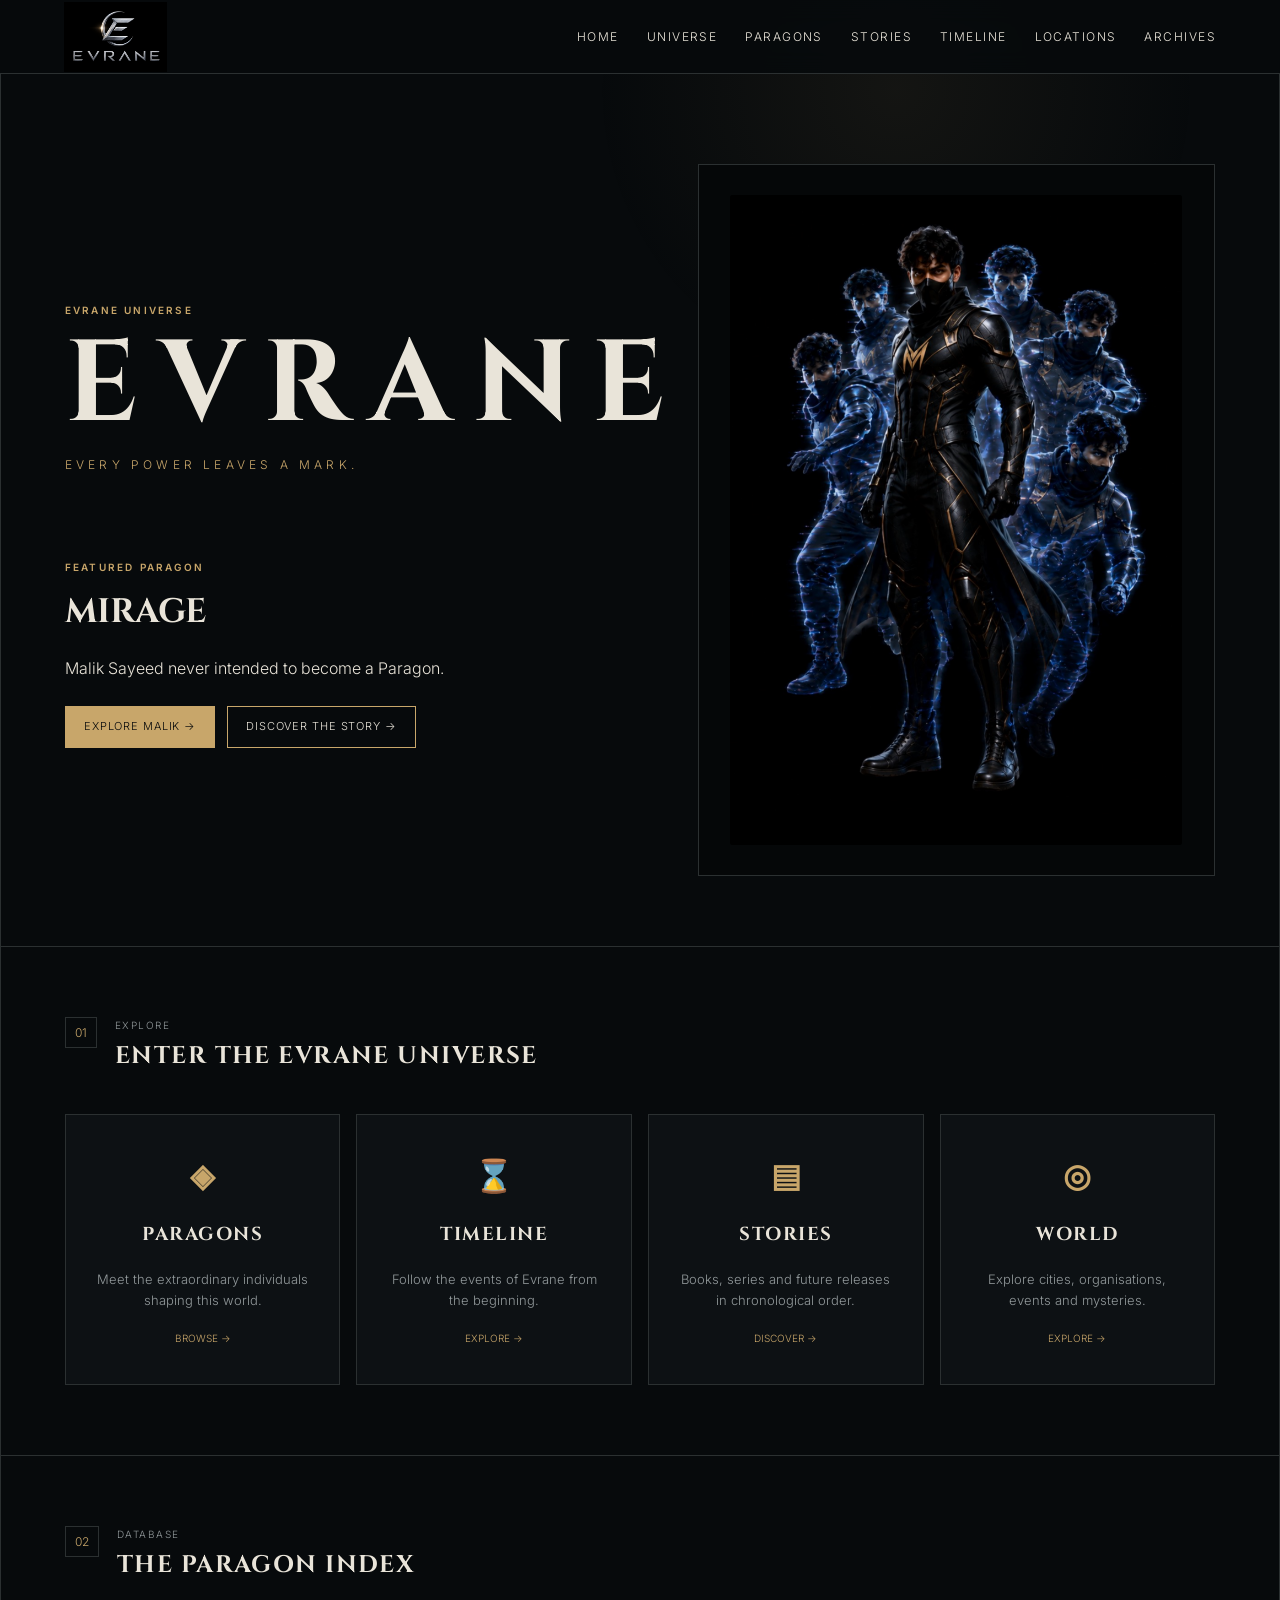
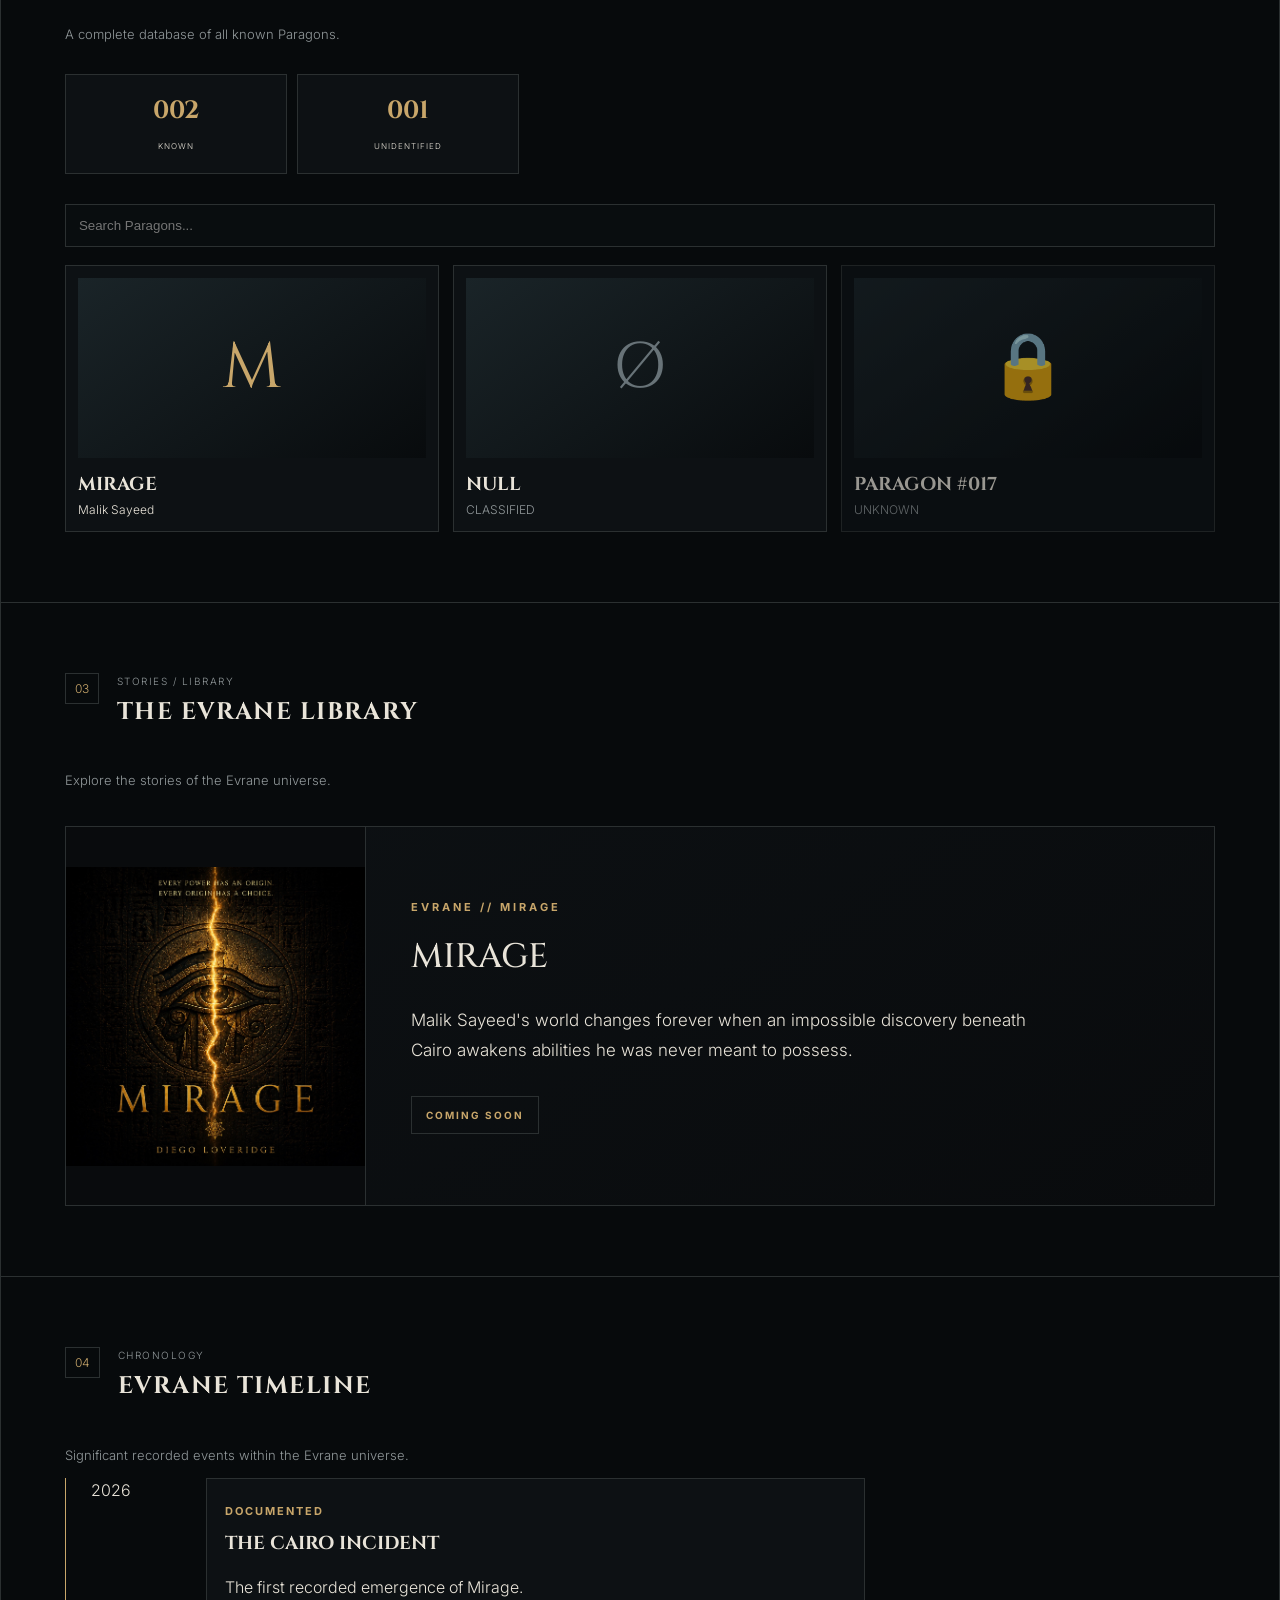
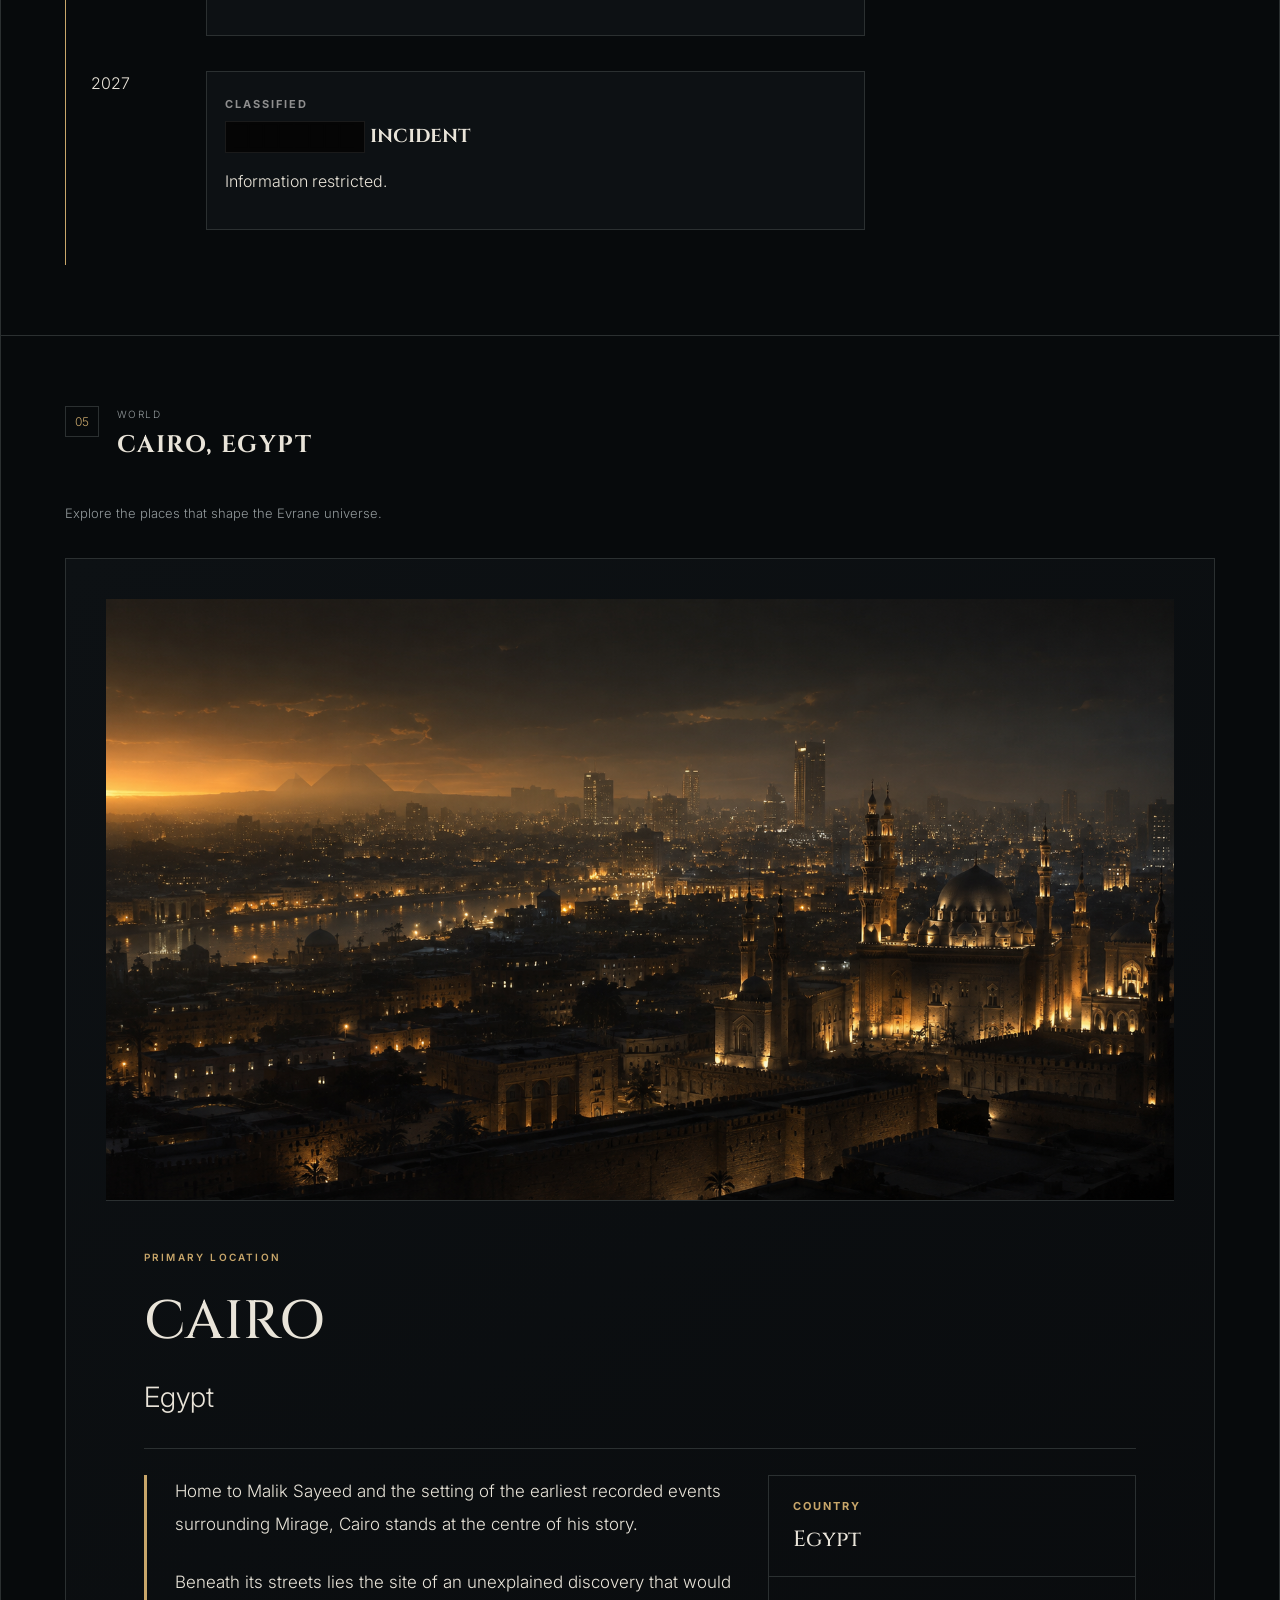
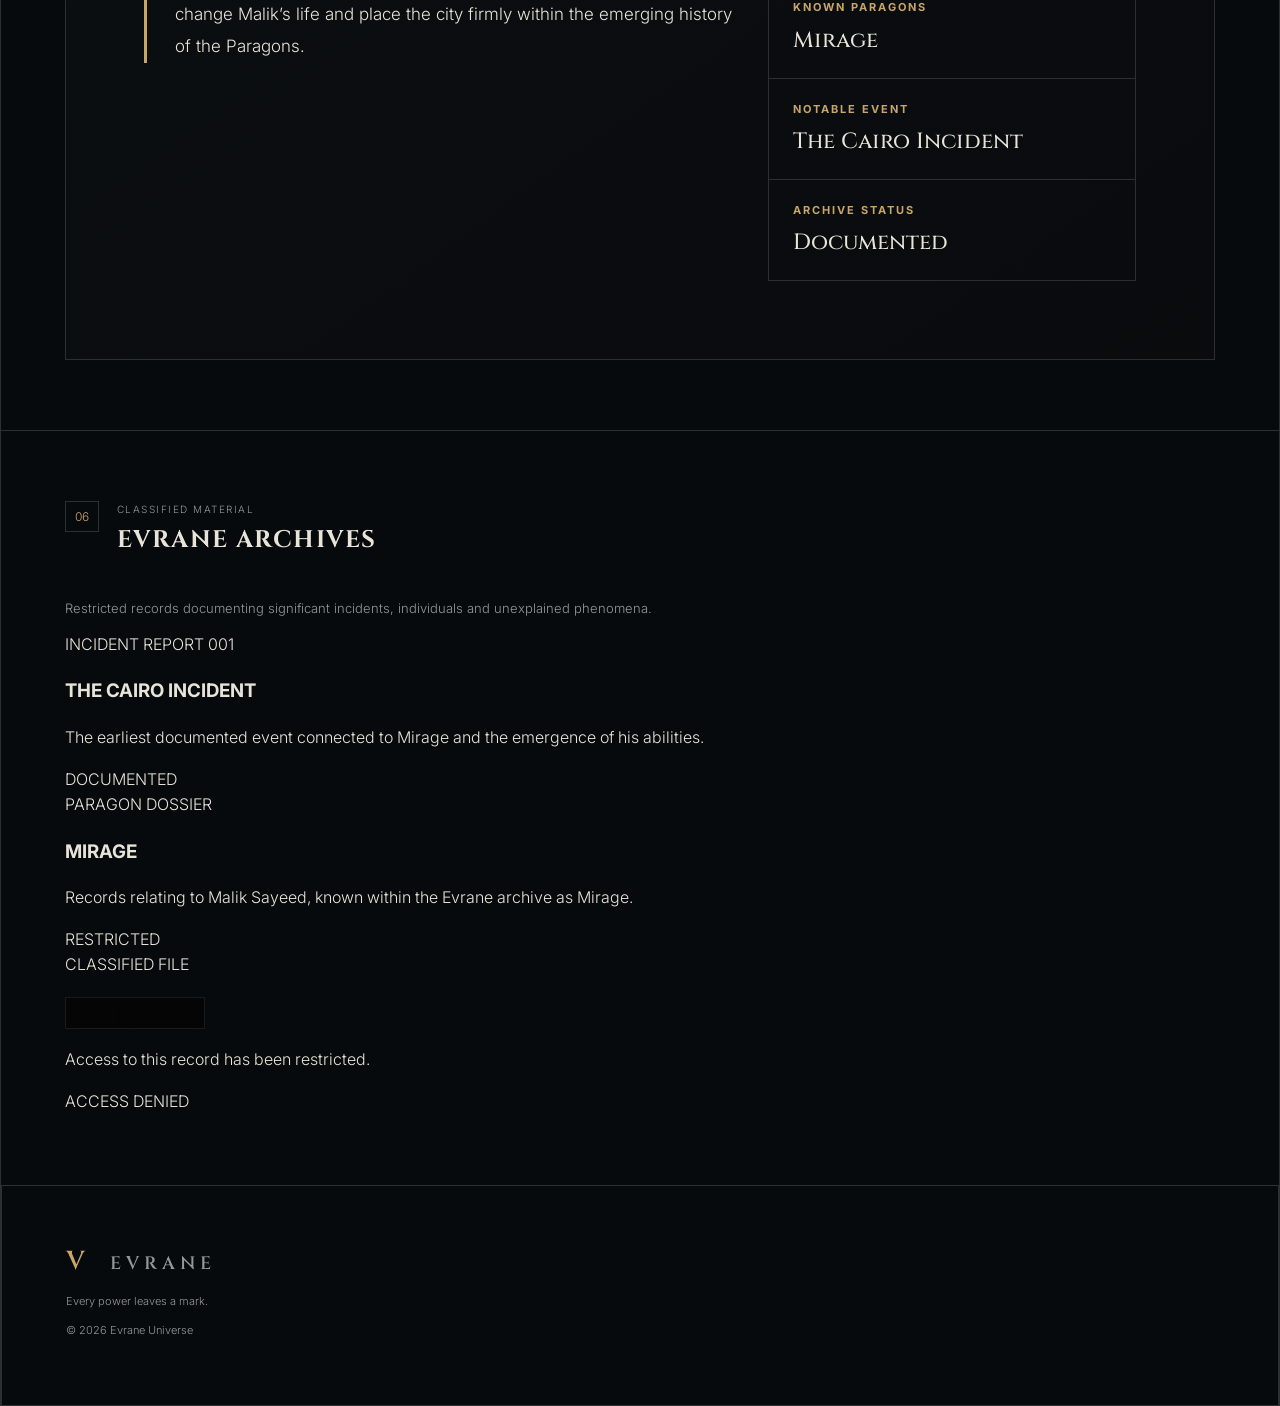
==== commit 7eb451b2: "Update index.html" ====
--- a/index.html
+++ b/index.html
@@ -211,14 +211,52 @@
   </div>
 </section>
 
-<section id="archives">
- <div class="section-title"><span>06</span><div><p>CLASSIFIED MATERIAL</p><h2>EVRANE ARCHIVES</h2></div></div>
- <div class="document">
-  <div><b>PARAGON INCIDENT REPORT 001</b><hr><p>SUBJECT: <strong>MIRAGE</strong></p><p>LOCATION: <strong>CAIRO</strong></p><p>THREAT ASSESSMENT: <strong>██████</strong></p><p>STATUS: <strong>ACTIVE</strong></p></div>
-  <div class="stamp">CLASSIFIED</div>
- </div>
-</section>
-</main>
+ <section id="archives">
+
+  <div class="section-title">
+    <span>06</span>
+    <div>
+      <p>CLASSIFIED MATERIAL</p>
+      <h2>EVRANE ARCHIVES</h2>
+    </div>
+  </div>
+
+  <p class="intro">
+    Restricted records documenting significant incidents, individuals and unexplained phenomena.
+  </p>
+
+  <div class="archive-grid">
+
+    <article class="archive-file">
+      <span class="archive-type">INCIDENT REPORT 001</span>
+      <h3>THE CAIRO INCIDENT</h3>
+      <p>
+        The earliest documented event connected to Mirage and the emergence of his abilities.
+      </p>
+      <div class="archive-status documented">DOCUMENTED</div>
+    </article>
+
+    <article class="archive-file">
+      <span class="archive-type">PARAGON DOSSIER</span>
+      <h3>MIRAGE</h3>
+      <p>
+        Records relating to Malik Sayeed, known within the Evrane archive as Mirage.
+      </p>
+      <div class="archive-status restricted">RESTRICTED</div>
+    </article>
+
+    <article class="archive-file classified-file">
+      <span class="archive-type">CLASSIFIED FILE</span>
+      <h3><span class="redacted">████████</span></h3>
+      <p>
+        Access to this record has been restricted.
+      </p>
+      <div class="archive-status classified">ACCESS DENIED</div>
+    </article>
+
+  </div>
+
+</section>
 
 <footer><div class="brand"><span class="mark">V</span> EVRANE</div><p>Every power leaves a mark.</p><p>© 2026 Evrane Universe</p></footer>
 <script src="script.js"></script>
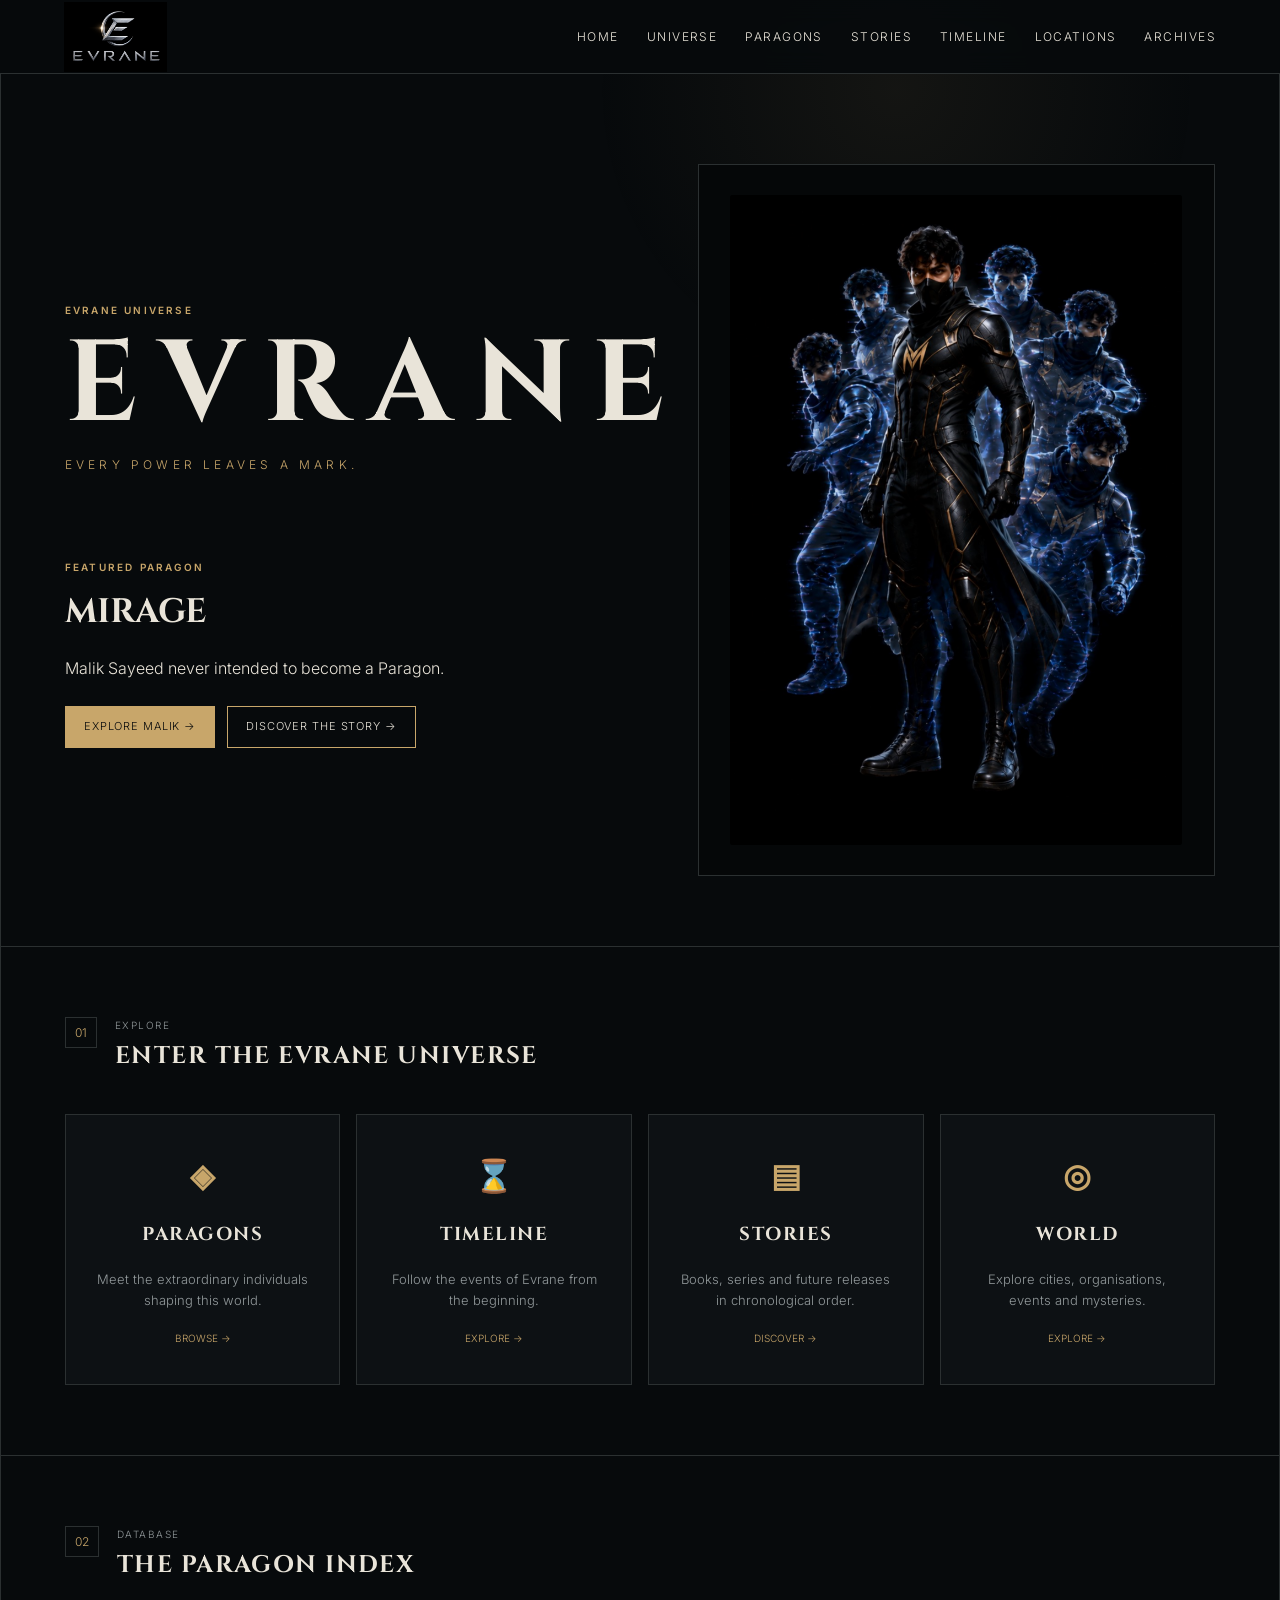
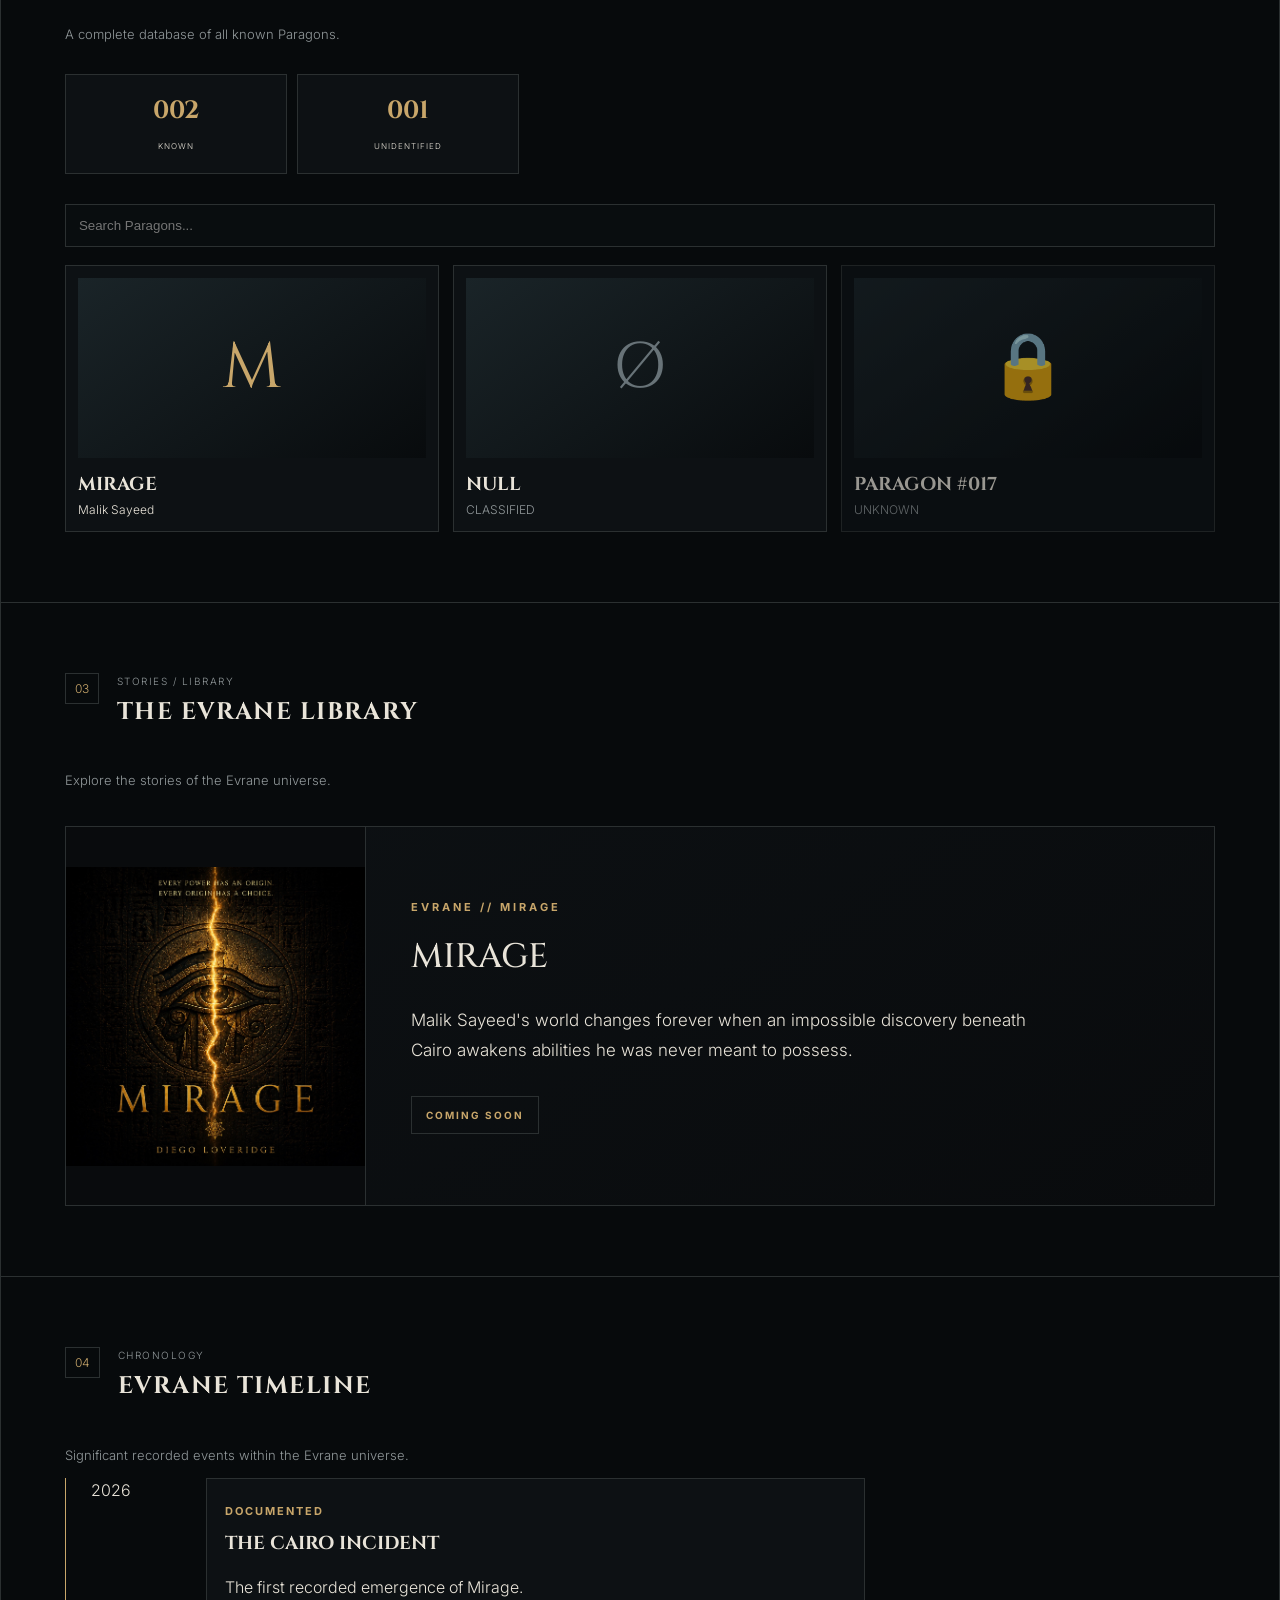
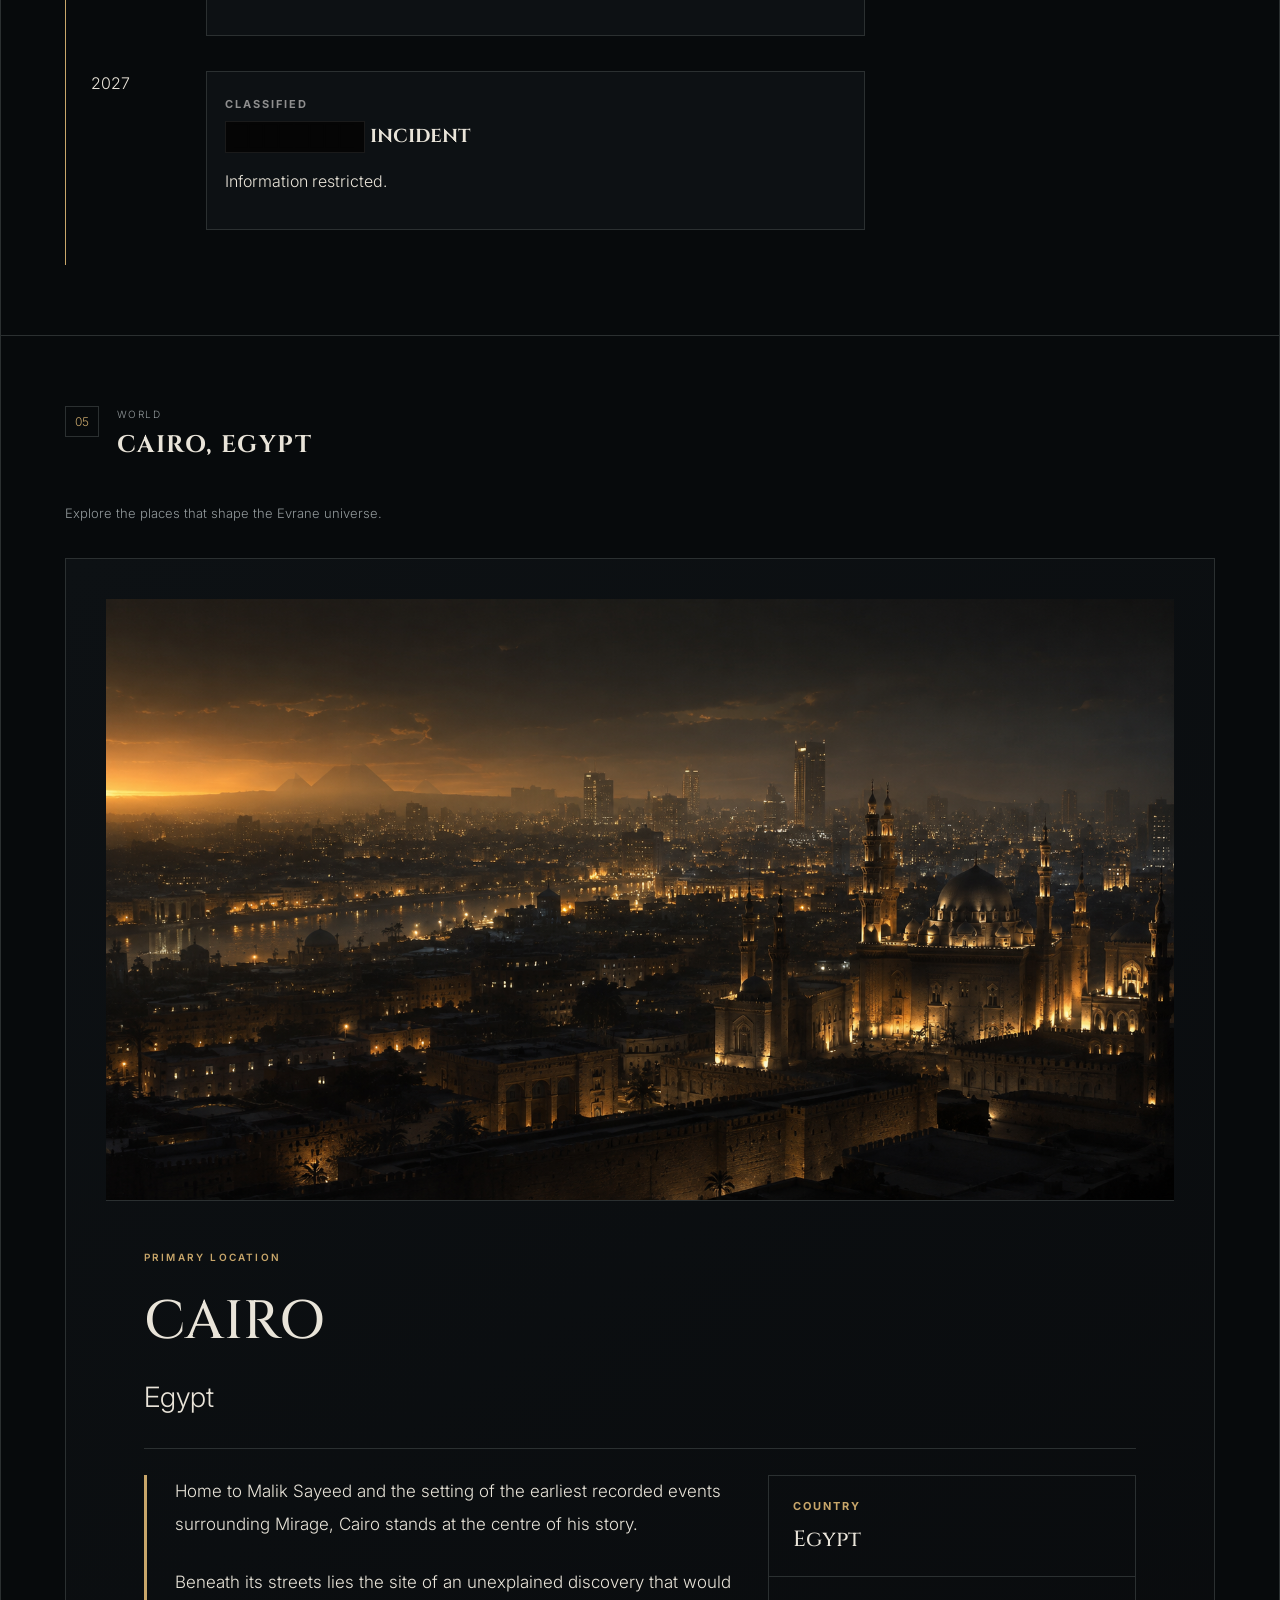
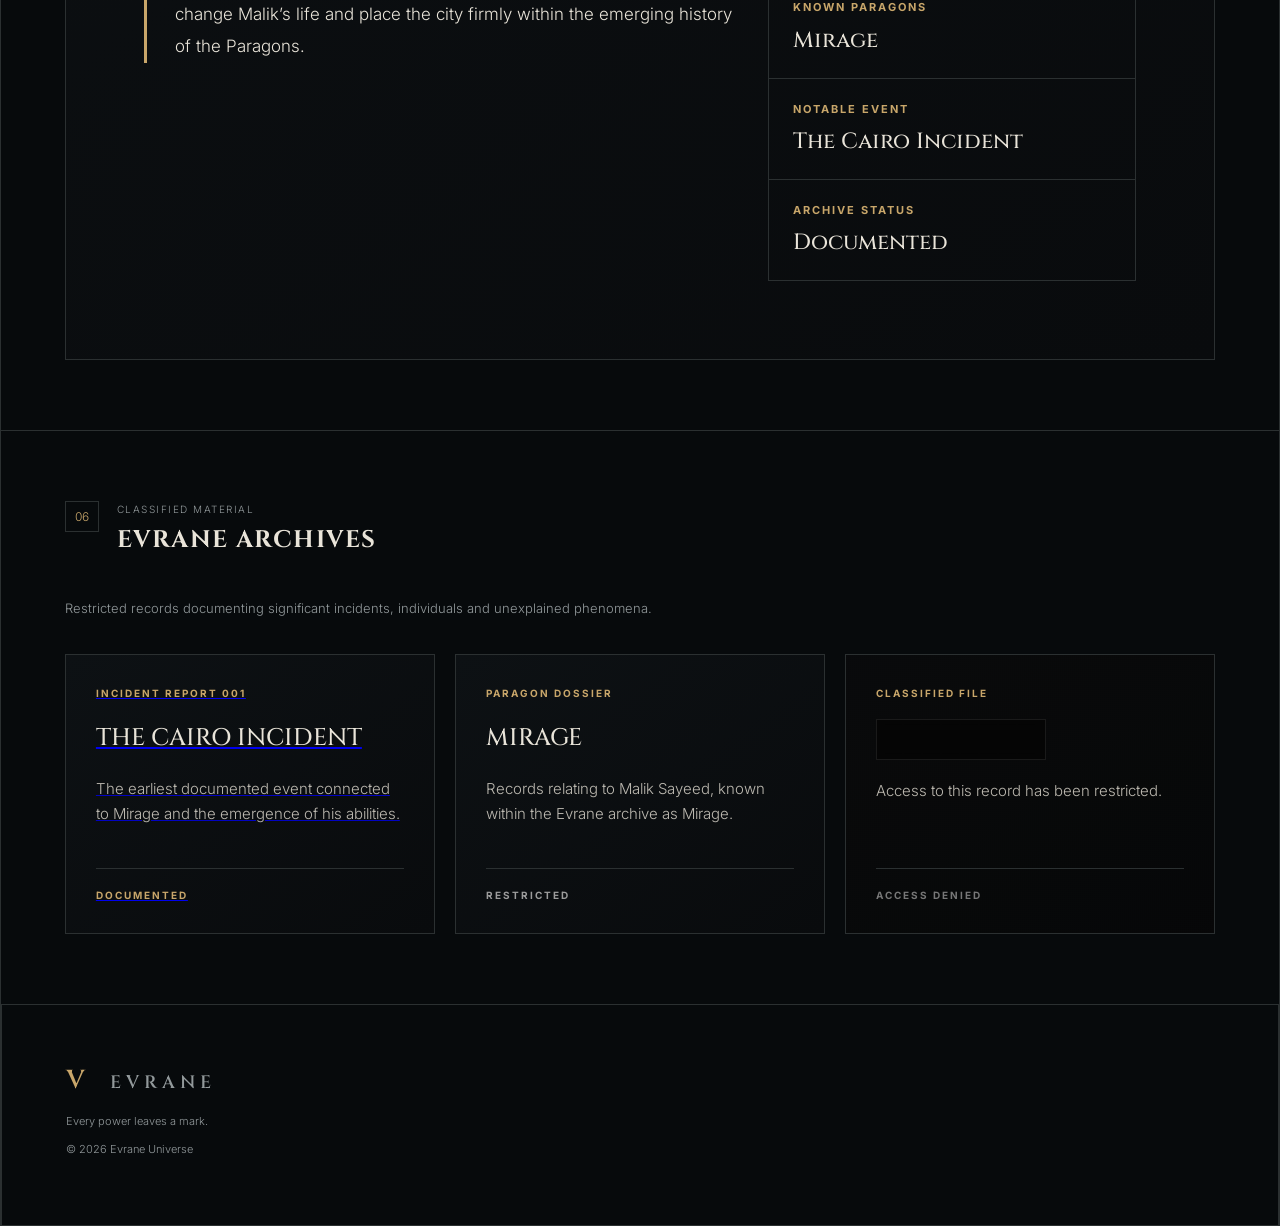
==== commit 11c4dedf: "Update index.html" ====
--- a/index.html
+++ b/index.html
@@ -227,14 +227,14 @@
 
   <div class="archive-grid">
 
-    <article class="archive-file">
+      <a href="cairo-incident.html" class="archive-file archive-link">
       <span class="archive-type">INCIDENT REPORT 001</span>
       <h3>THE CAIRO INCIDENT</h3>
       <p>
         The earliest documented event connected to Mirage and the emergence of his abilities.
       </p>
       <div class="archive-status documented">DOCUMENTED</div>
-    </article>
+    </a>
 
     <article class="archive-file">
       <span class="archive-type">PARAGON DOSSIER</span>
--- a/style.css
+++ b/style.css
@@ -1240,3 +1240,275 @@
     font-size: 19px;
   }
 }
+
+/* Evrane Archives */
+
+.archive-grid {
+  margin-top: 35px;
+  display: grid;
+  grid-template-columns: repeat(3, 1fr);
+  gap: 20px;
+}
+
+.archive-file {
+  border: 1px solid var(--line);
+  background: linear-gradient(145deg, #0d1114, #090b0d);
+  padding: 30px;
+  min-height: 280px;
+  display: flex;
+  flex-direction: column;
+}
+
+.archive-type {
+  color: var(--gold);
+  font-size: 10px;
+  font-weight: 700;
+  letter-spacing: 2px;
+  margin-bottom: 18px;
+}
+
+.archive-file h3 {
+  font-family: Cinzel, serif;
+  color: var(--cream);
+  font-size: 24px;
+  font-weight: 500;
+  margin: 0 0 18px;
+}
+
+.archive-file p {
+  color: var(--cream);
+  font-size: 15px;
+  line-height: 1.7;
+  opacity: 0.8;
+  margin: 0 0 28px;
+}
+
+.archive-status {
+  margin-top: auto;
+  padding-top: 18px;
+  border-top: 1px solid var(--line);
+  font-size: 10px;
+  font-weight: 700;
+  letter-spacing: 2px;
+}
+
+.archive-status.documented {
+  color: var(--gold);
+}
+
+.archive-status.restricted {
+  color: #9c9c9c;
+}
+
+.archive-status.classified {
+  color: #777;
+}
+
+.classified-file {
+  background:
+    linear-gradient(rgba(5,5,5,0.35), rgba(5,5,5,0.35)),
+    linear-gradient(145deg, #0b0d0f, #070809);
+}
+
+/* Mobile */
+
+@media (max-width: 900px) {
+  .archive-grid {
+    grid-template-columns: 1fr;
+  }
+
+  .archive-file {
+    min-height: 0;
+  }
+}
+
+/* Incident Archive Page */
+
+.incident-page {
+  padding-bottom: 80px;
+}
+
+.incident-hero {
+  padding: 90px 6vw 70px;
+  border-bottom: 1px solid var(--line);
+  background: linear-gradient(145deg, #0d1114, #090b0d);
+}
+
+.incident-code {
+  display: inline-block;
+  margin: 20px 0;
+  padding: 10px 14px;
+  border: 1px solid var(--line);
+  color: var(--gold);
+  font-family: Cinzel, serif;
+  font-size: 22px;
+  letter-spacing: 3px;
+}
+
+.incident-hero h1 {
+  font-family: Cinzel, serif;
+  color: var(--cream);
+  font-size: clamp(42px, 7vw, 82px);
+  font-weight: 500;
+  margin: 0 0 22px;
+}
+
+.incident-intro {
+  max-width: 760px;
+  color: var(--cream);
+  font-size: 18px;
+  line-height: 1.8;
+  opacity: 0.8;
+}
+
+.incident-record {
+  margin: 50px 6vw 0;
+  border: 1px solid var(--line);
+  background: linear-gradient(145deg, #0d1114, #090b0d);
+}
+
+.incident-meta {
+  display: grid;
+  grid-template-columns: repeat(3, 1fr);
+  border-bottom: 1px solid var(--line);
+}
+
+.incident-meta > div {
+  padding: 22px;
+  border-right: 1px solid var(--line);
+  border-bottom: 1px solid var(--line);
+}
+
+.incident-meta > div:nth-child(3n) {
+  border-right: 0;
+}
+
+.incident-meta span,
+.incident-note span {
+  display: block;
+  color: var(--gold);
+  font-size: 10px;
+  font-weight: 700;
+  letter-spacing: 2px;
+  margin-bottom: 8px;
+}
+
+.incident-meta strong {
+  color: var(--cream);
+  font-family: Cinzel, serif;
+  font-size: 18px;
+  font-weight: 500;
+}
+
+.incident-section {
+  padding: 45px;
+  border-bottom: 1px solid var(--line);
+}
+
+.incident-section h2 {
+  font-family: Cinzel, serif;
+  color: var(--cream);
+  font-size: 34px;
+  font-weight: 500;
+  margin: 10px 0 30px;
+}
+
+.incident-copy {
+  max-width: 850px;
+  padding-left: 28px;
+  border-left: 2px solid var(--gold);
+}
+
+.incident-copy p {
+  color: var(--cream);
+  font-size: 17px;
+  line-height: 1.85;
+  margin: 0 0 24px;
+}
+
+.incident-copy p:last-child {
+  margin-bottom: 0;
+}
+
+.evidence-grid {
+  display: grid;
+  grid-template-columns: repeat(2, 1fr);
+  gap: 20px;
+}
+
+.evidence-file {
+  border: 1px solid var(--line);
+  padding: 25px;
+  min-height: 170px;
+}
+
+.evidence-file > span {
+  color: var(--gold);
+  font-size: 10px;
+  font-weight: 700;
+  letter-spacing: 2px;
+}
+
+.evidence-file h3 {
+  margin: 24px 0 16px;
+}
+
+.evidence-file p {
+  color: var(--cream);
+  opacity: 0.65;
+  margin: 0;
+}
+
+.incident-note {
+  padding: 30px 45px;
+  background: #080a0c;
+}
+
+.incident-note p {
+  color: var(--cream);
+  margin: 0;
+  line-height: 1.7;
+}
+
+@media (max-width: 700px) {
+  .incident-hero {
+    padding: 60px 20px 45px;
+  }
+
+  .incident-record {
+    margin: 30px 20px 0;
+  }
+
+  .incident-meta {
+    grid-template-columns: 1fr;
+  }
+
+  .incident-meta > div {
+    border-right: 0;
+  }
+
+  .incident-section {
+    padding: 30px 22px;
+  }
+
+  .incident-section h2 {
+    font-size: 28px;
+  }
+
+  .incident-copy {
+    padding-left: 20px;
+  }
+
+  .incident-copy p {
+    font-size: 15px;
+    line-height: 1.75;
+  }
+
+  .evidence-grid {
+    grid-template-columns: 1fr;
+  }
+
+  .incident-note {
+    padding: 25px 22px;
+  }
+}
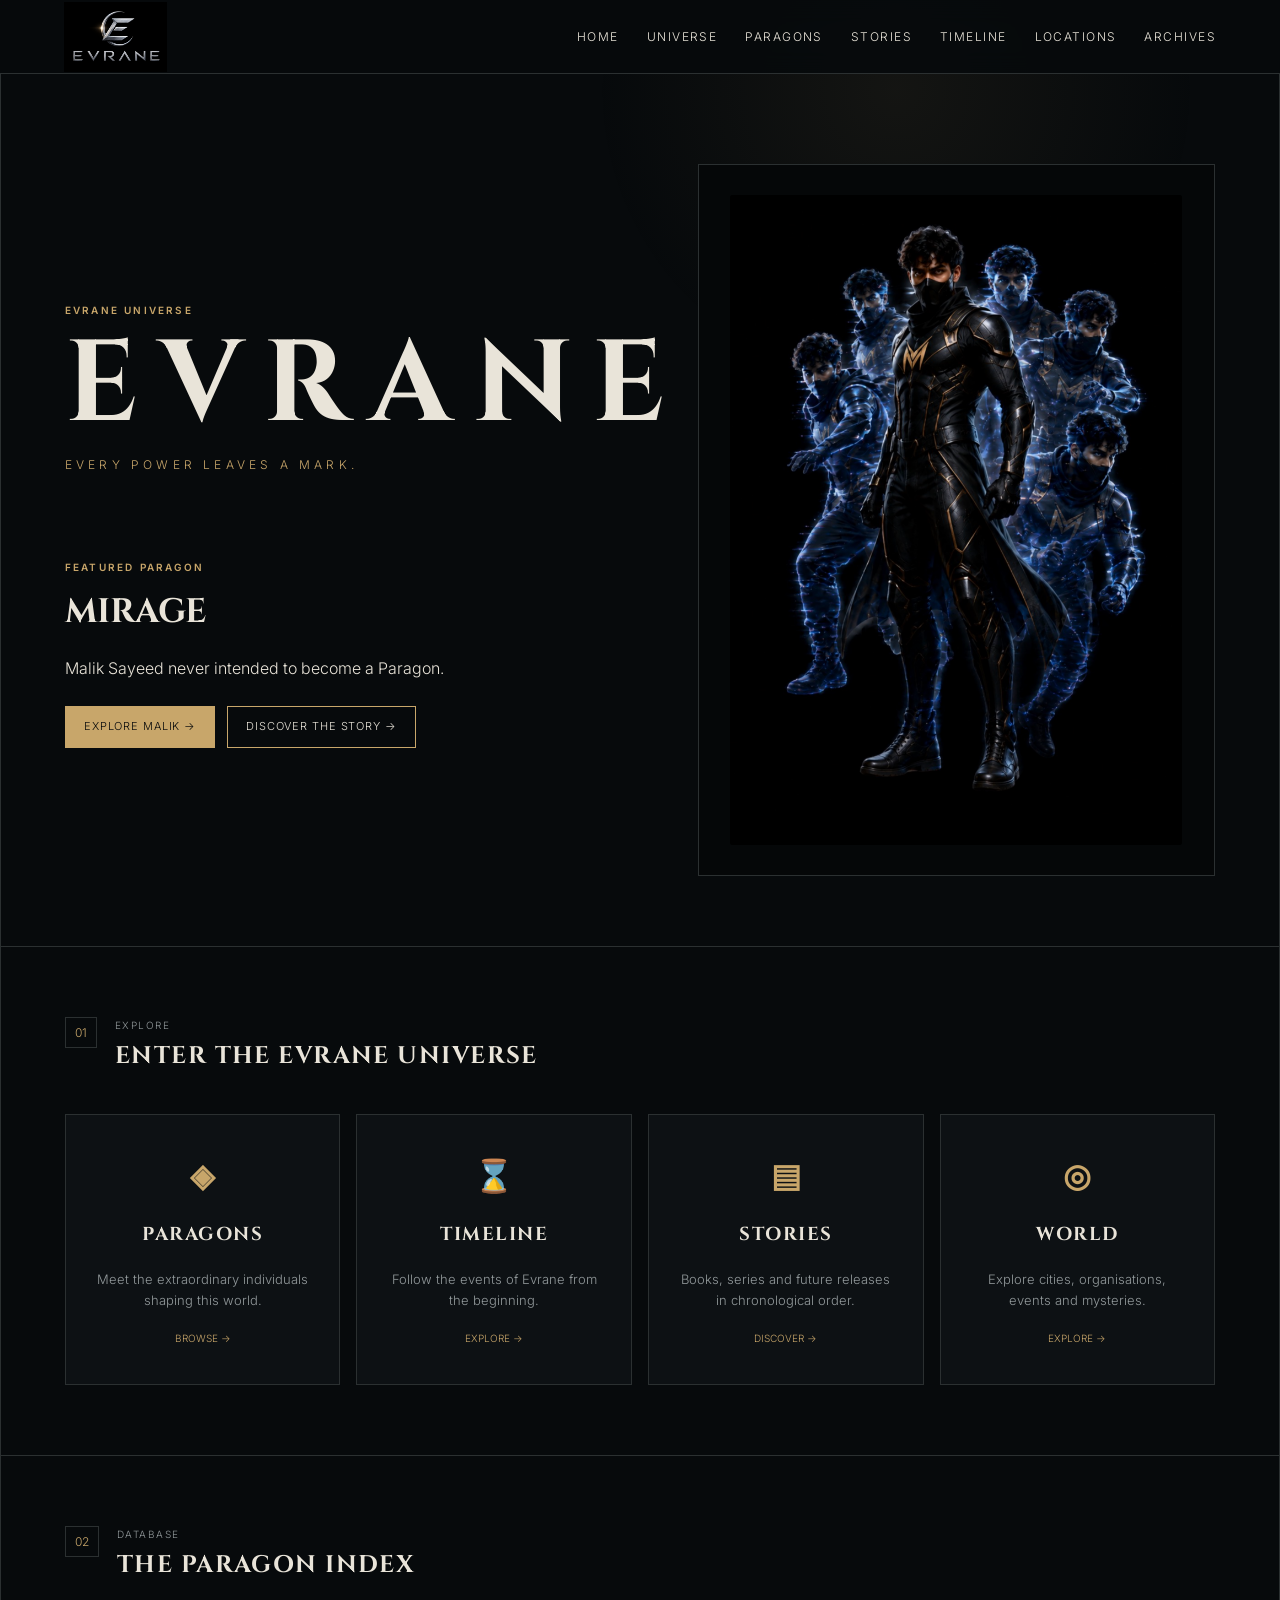
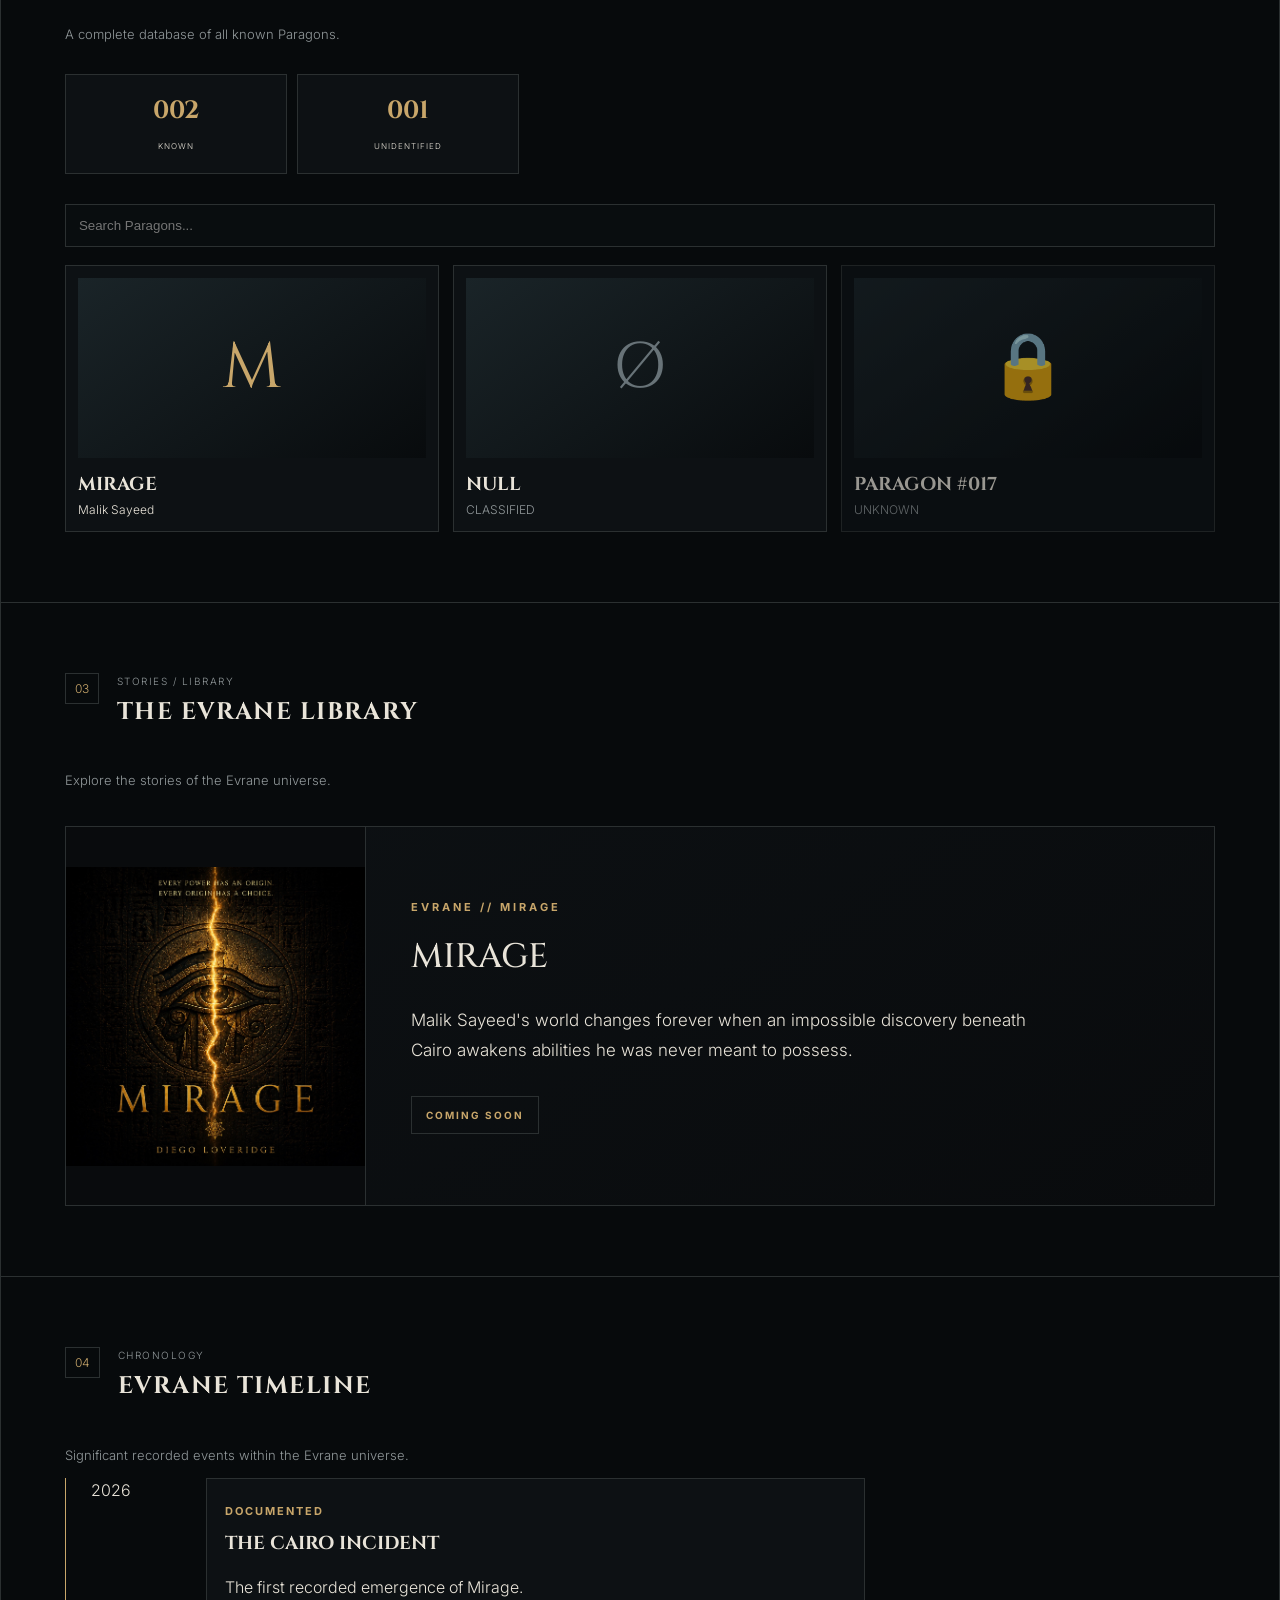
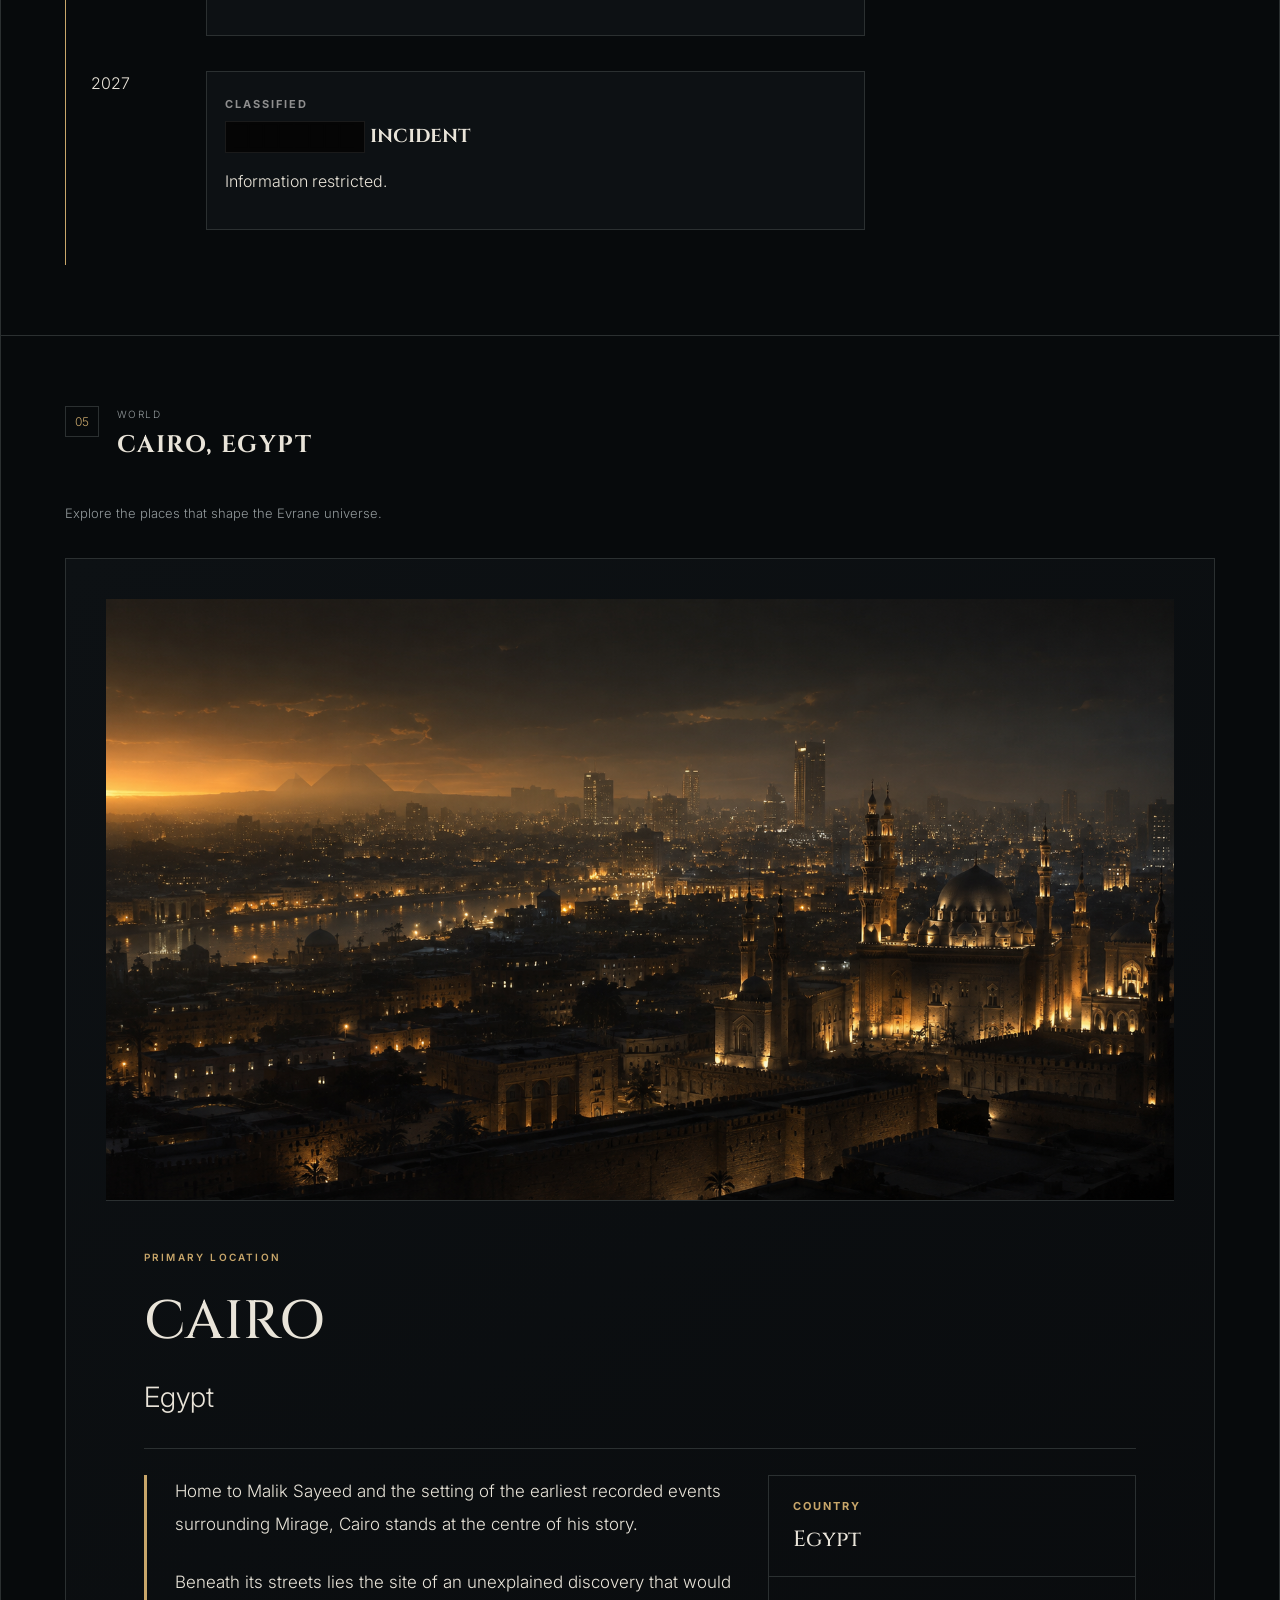
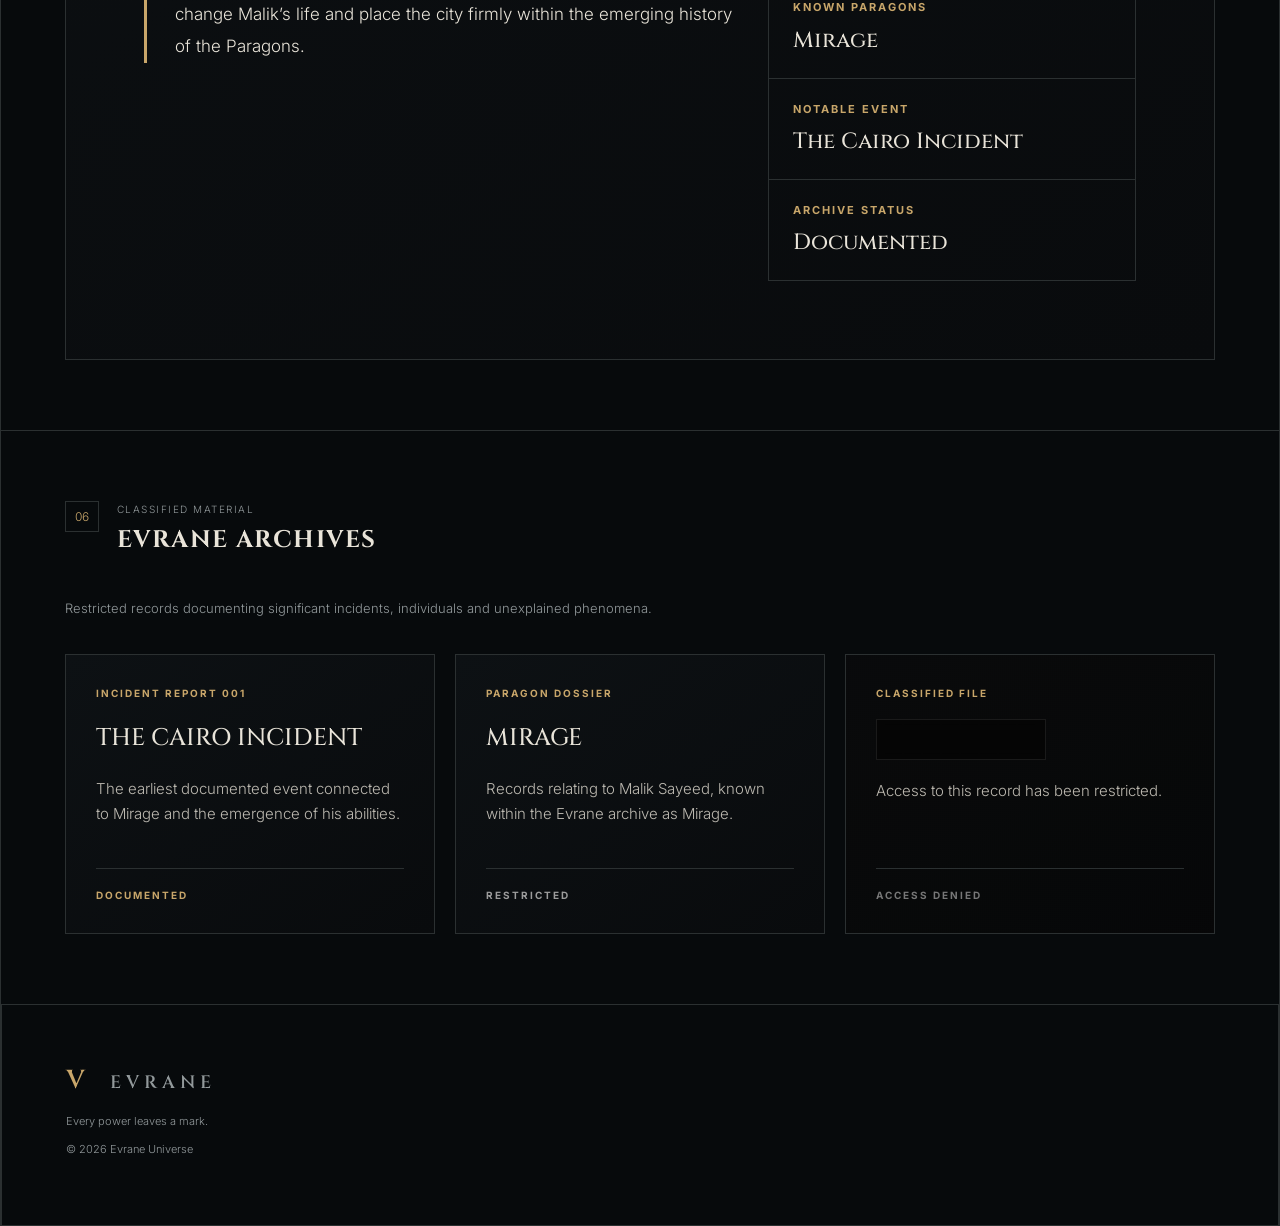
==== commit b94af198: "Update index.html" ====
--- a/index.html
+++ b/index.html
@@ -236,14 +236,14 @@
       <div class="archive-status documented">DOCUMENTED</div>
     </a>
 
-    <article class="archive-file">
+    <a href="mirage-dossier.html" class="archive-file archive-link">
       <span class="archive-type">PARAGON DOSSIER</span>
       <h3>MIRAGE</h3>
       <p>
         Records relating to Malik Sayeed, known within the Evrane archive as Mirage.
       </p>
       <div class="archive-status restricted">RESTRICTED</div>
-    </article>
+    </a>
 
     <article class="archive-file classified-file">
       <span class="archive-type">CLASSIFIED FILE</span>
--- a/style.css
+++ b/style.css
@@ -1512,3 +1512,256 @@
     padding: 25px 22px;
   }
 }
+
+/* Interactive Archive Records */
+
+.archive-link {
+  text-decoration: none;
+  color: inherit;
+  cursor: pointer;
+  transition:
+    border-color 0.25s ease,
+    transform 0.25s ease,
+    background 0.25s ease;
+}
+
+.archive-link:hover {
+  border-color: var(--gold);
+  transform: translateY(-3px);
+  background: linear-gradient(145deg, #111619, #090b0d);
+}
+
+.archive-link:active {
+  transform: translateY(-1px);
+}
+
+/* Remove default link styling from archive cards */
+
+.archive-link,
+.archive-link:visited,
+.archive-link:hover,
+.archive-link:active {
+  text-decoration: none;
+  color: inherit;
+}
+
+.archive-link * {
+  text-decoration: none;
+}
+
+.file-access {
+  margin-top: 22px;
+  padding-top: 18px;
+  border-top: 1px solid rgba(255, 255, 255, 0.12);
+
+  font-size: 11px;
+  font-weight: 600;
+  letter-spacing: 0.18em;
+  text-transform: uppercase;
+
+  color: #c9a86a;
+}
+
+/* Paragon Dossier Page */
+
+.dossier-page {
+  padding-bottom: 80px;
+}
+
+.dossier-hero {
+  padding: 90px 6vw 70px;
+  border-bottom: 1px solid var(--line);
+  background: linear-gradient(145deg, #0d1114, #090b0d);
+}
+
+.dossier-code {
+  display: inline-block;
+  margin: 20px 0;
+  padding: 10px 14px;
+  border: 1px solid var(--line);
+  color: var(--gold);
+  font-family: Cinzel, serif;
+  font-size: 22px;
+  letter-spacing: 3px;
+}
+
+.dossier-hero h1 {
+  font-family: Cinzel, serif;
+  color: var(--cream);
+  font-size: clamp(42px, 7vw, 82px);
+  font-weight: 500;
+  margin: 0 0 22px;
+}
+
+.dossier-intro {
+  max-width: 760px;
+  color: var(--cream);
+  font-size: 18px;
+  line-height: 1.8;
+  opacity: 0.8;
+}
+
+.dossier-record {
+  margin: 50px 6vw 0;
+  border: 1px solid var(--line);
+  background: linear-gradient(145deg, #0d1114, #090b0d);
+}
+
+.dossier-meta {
+  display: grid;
+  grid-template-columns: repeat(3, 1fr);
+  border-bottom: 1px solid var(--line);
+}
+
+.dossier-meta > div {
+  padding: 22px;
+  border-right: 1px solid var(--line);
+  border-bottom: 1px solid var(--line);
+}
+
+.dossier-meta > div:nth-child(3n) {
+  border-right: 0;
+}
+
+.dossier-meta span,
+.dossier-note span {
+  display: block;
+  color: var(--gold);
+  font-size: 10px;
+  font-weight: 700;
+  letter-spacing: 2px;
+  margin-bottom: 8px;
+}
+
+.dossier-meta strong {
+  color: var(--cream);
+  font-family: Cinzel, serif;
+  font-size: 18px;
+  font-weight: 500;
+}
+
+.dossier-section {
+  padding: 45px;
+  border-bottom: 1px solid var(--line);
+}
+
+.dossier-section h2 {
+  font-family: Cinzel, serif;
+  color: var(--cream);
+  font-size: 34px;
+  font-weight: 500;
+  margin: 10px 0 30px;
+}
+
+.dossier-copy {
+  max-width: 850px;
+  padding-left: 28px;
+  border-left: 2px solid var(--gold);
+}
+
+.dossier-copy p {
+  color: var(--cream);
+  font-size: 17px;
+  line-height: 1.85;
+  margin: 0 0 24px;
+}
+
+.dossier-copy p:last-child {
+  margin-bottom: 0;
+}
+
+.dossier-links {
+  display: grid;
+  grid-template-columns: repeat(2, 1fr);
+  gap: 20px;
+}
+
+.dossier-link {
+  border: 1px solid var(--line);
+  padding: 24px;
+  text-decoration: none;
+  color: inherit;
+}
+
+.dossier-link span {
+  display: block;
+  color: var(--gold);
+  font-size: 10px;
+  font-weight: 700;
+  letter-spacing: 2px;
+  margin-bottom: 14px;
+}
+
+.dossier-link strong {
+  display: block;
+  color: var(--cream);
+  font-family: Cinzel, serif;
+  font-size: 20px;
+  font-weight: 500;
+  margin-bottom: 14px;
+}
+
+.dossier-link small {
+  color: #8f8f8f;
+  font-size: 10px;
+  font-weight: 700;
+  letter-spacing: 2px;
+}
+
+.locked-record {
+  opacity: 0.6;
+}
+
+.dossier-note {
+  padding: 30px 45px;
+  background: #080a0c;
+}
+
+.dossier-note p {
+  color: var(--cream);
+  margin: 0;
+  line-height: 1.7;
+}
+
+@media (max-width: 700px) {
+  .dossier-hero {
+    padding: 60px 20px 45px;
+  }
+
+  .dossier-record {
+    margin: 30px 20px 0;
+  }
+
+  .dossier-meta {
+    grid-template-columns: 1fr;
+  }
+
+  .dossier-meta > div {
+    border-right: 0;
+  }
+
+  .dossier-section {
+    padding: 30px 22px;
+  }
+
+  .dossier-section h2 {
+    font-size: 28px;
+  }
+
+  .dossier-copy {
+    padding-left: 20px;
+  }
+
+  .dossier-copy p {
+    font-size: 15px;
+    line-height: 1.75;
+  }
+
+  .dossier-links {
+    grid-template-columns: 1fr;
+  }
+
+  .dossier-note {
+    padding: 25px 22px;
+  }
+}
